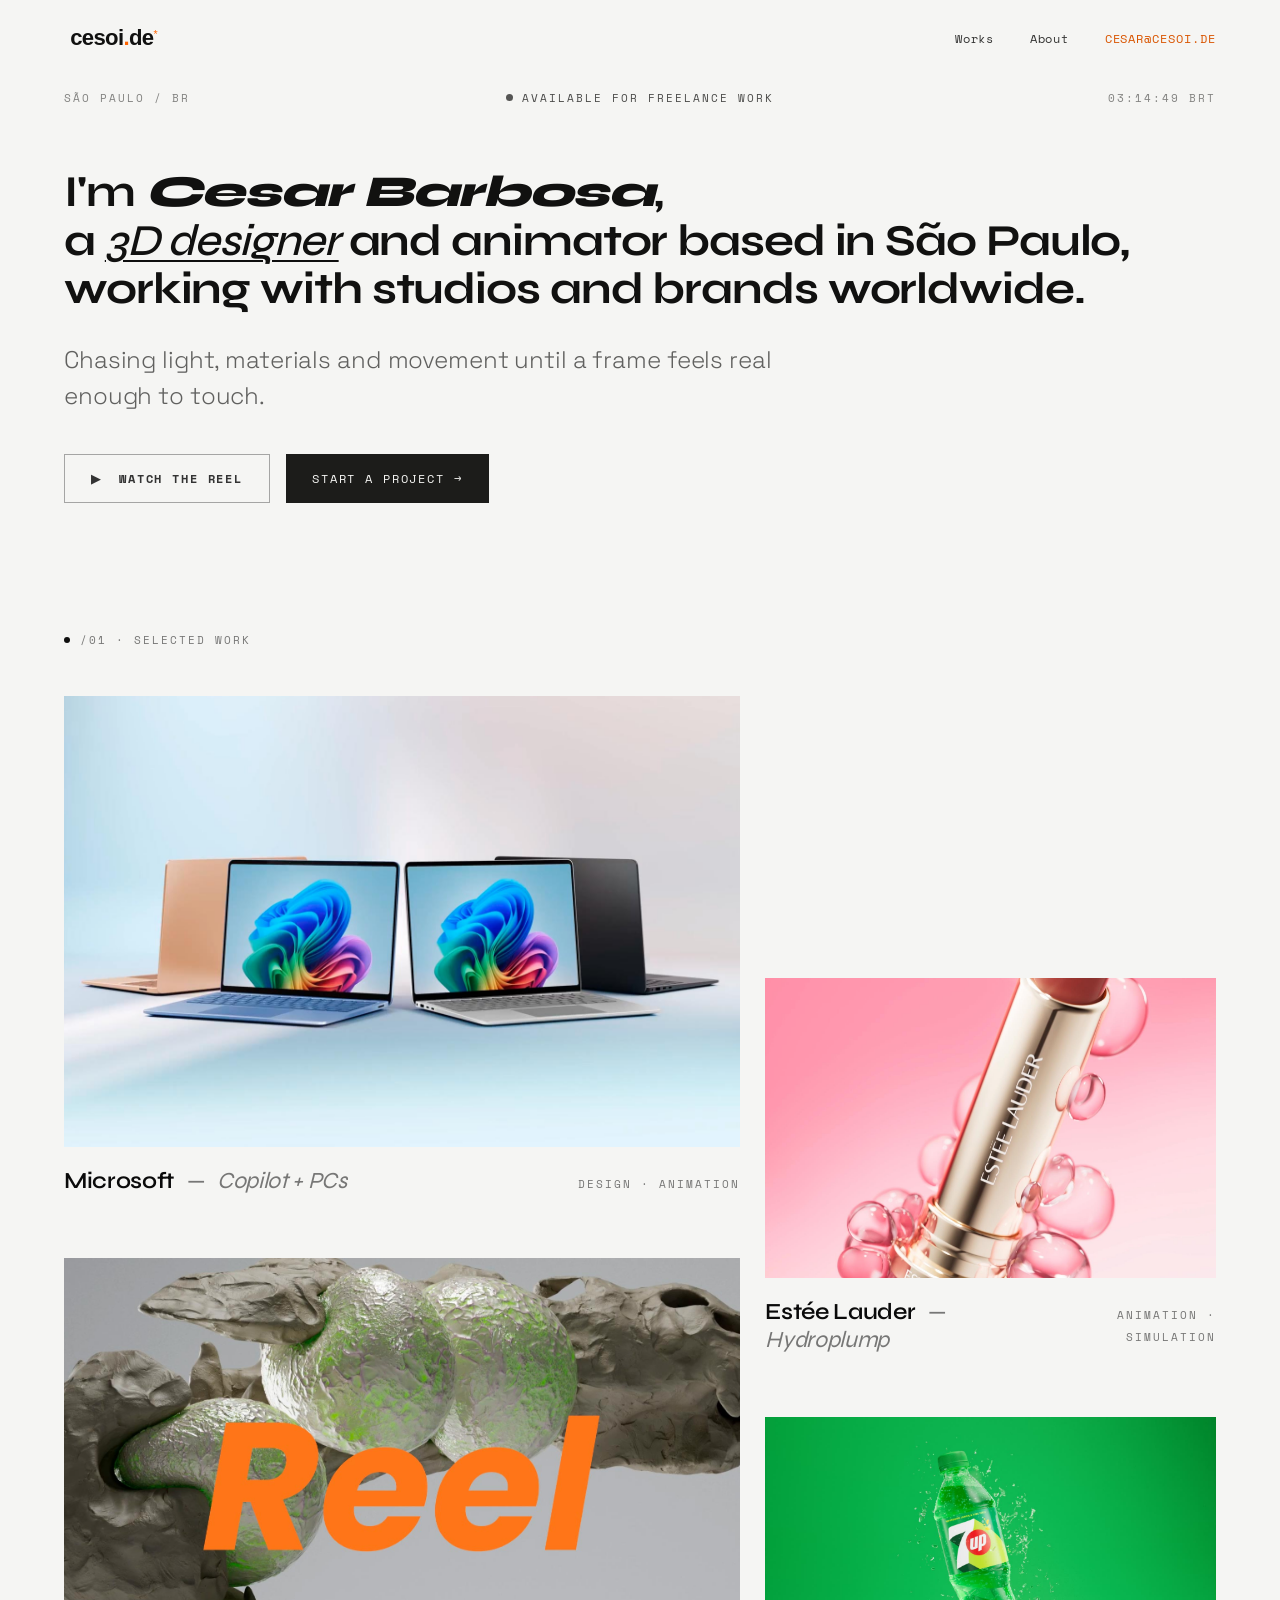
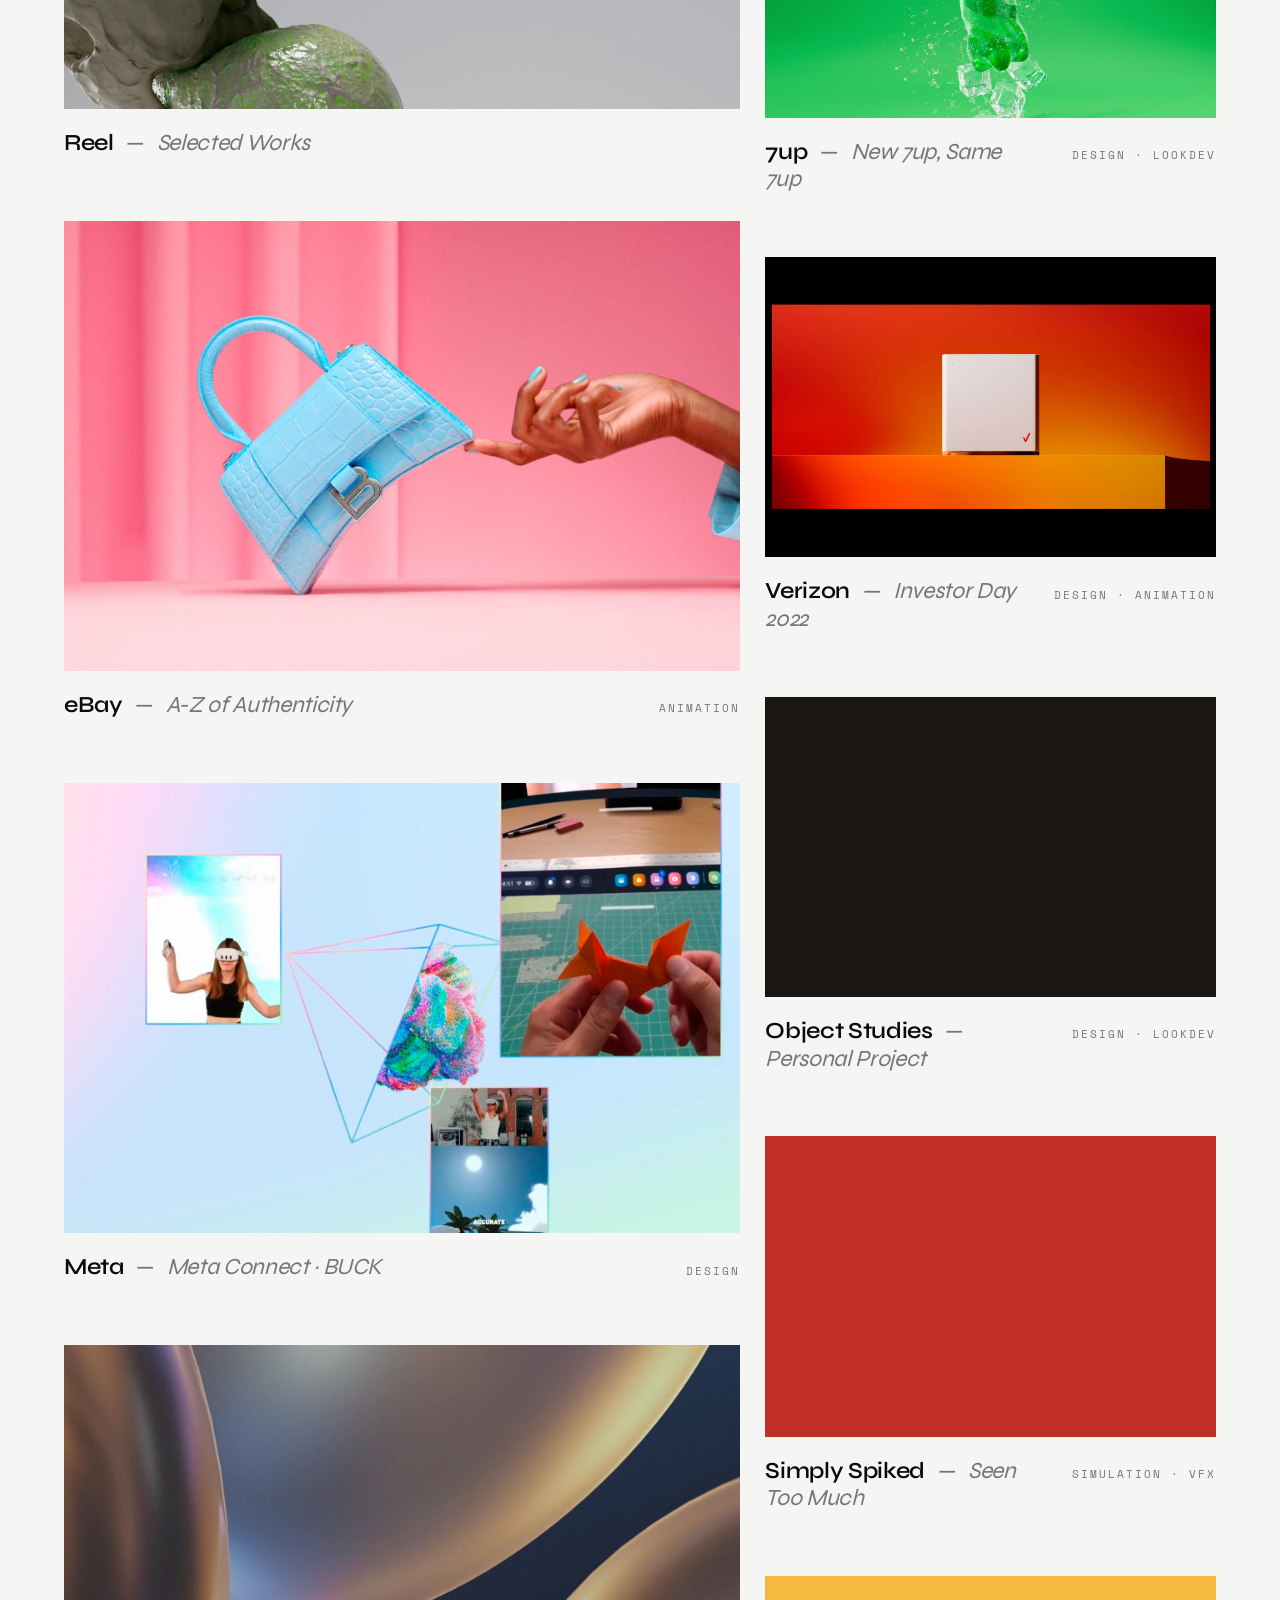
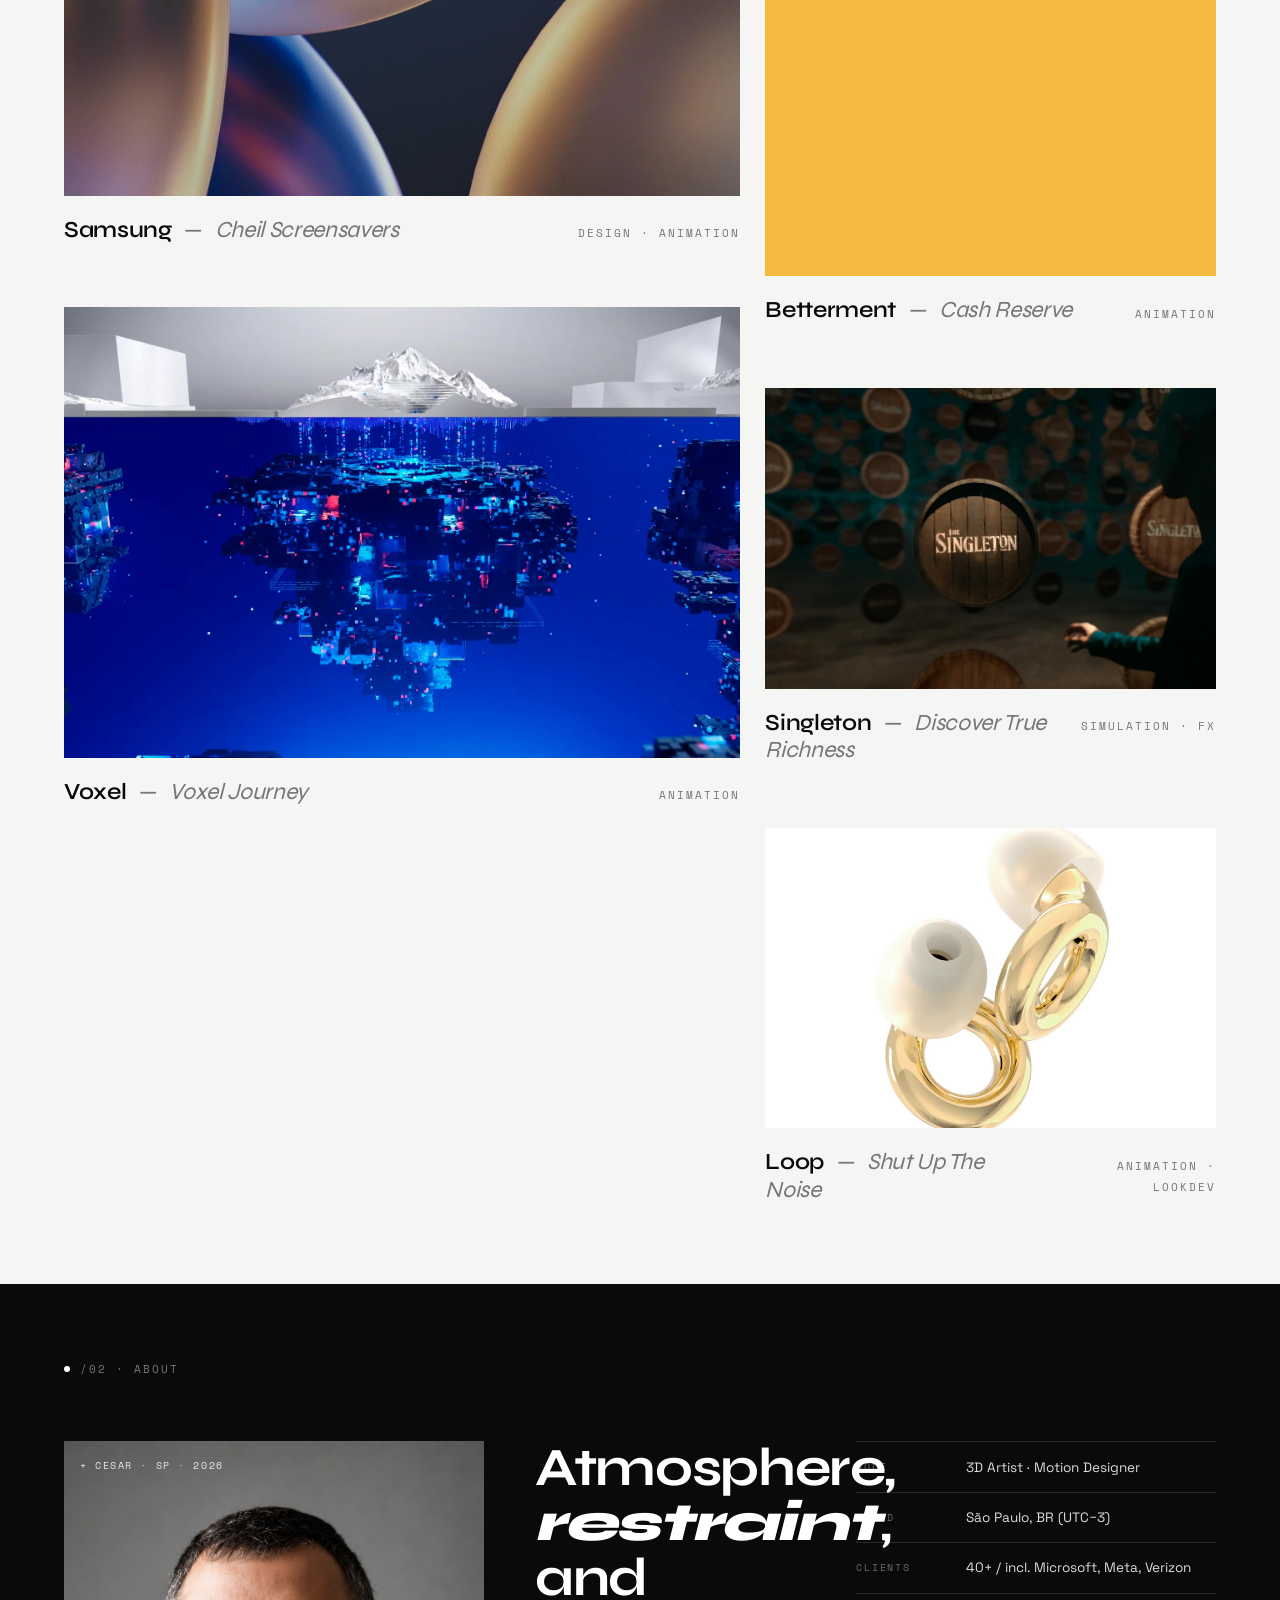
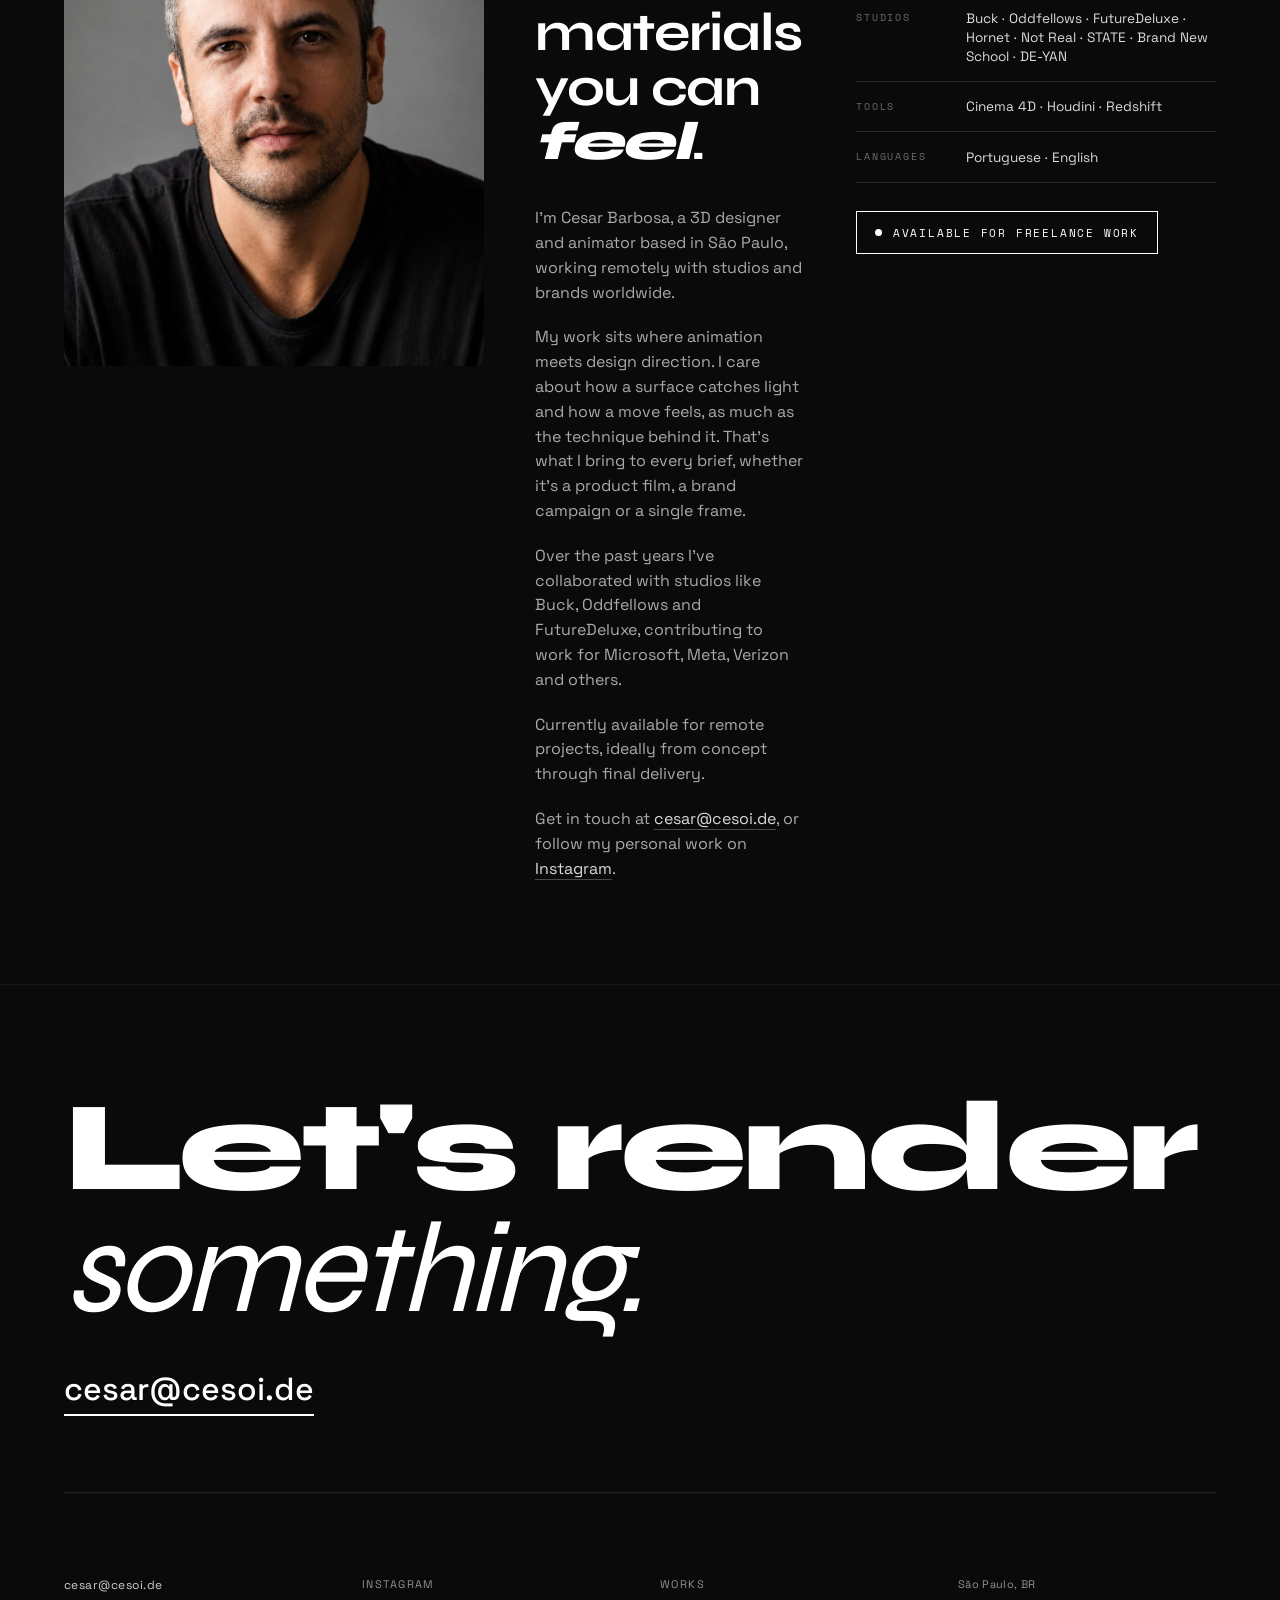
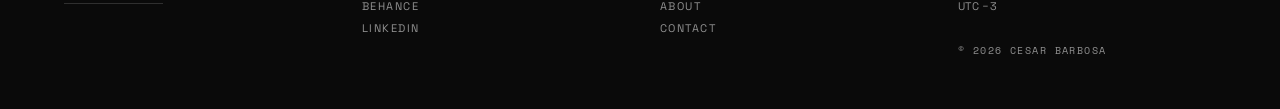
==== index.html @ 0f5c95a9 "Swap Verizon and Object Studies (home grid + next-project chain) Chain now: 7up -> verizon -> ebay -" ====
﻿<!DOCTYPE html>
<html lang="en">
<head>
    <meta charset="UTF-8">
    <meta name="viewport" content="width=device-width, initial-scale=1.0">
    <title>Cesar Barbosa — 3D Designer & Animator · São Paulo</title>

    <!-- SEO / share -->
    <meta name="description" content="3D design, animation and lookdev for Microsoft, Meta, Samsung and eBay — with studios like Buck, Oddfellows and FutureDeluxe. Available for freelance worldwide.">
    <meta property="og:type" content="website">
    <meta property="og:url" content="https://cesoi.de/">
    <meta property="og:title" content="Cesar Barbosa — 3D Designer & Animator">
    <meta property="og:description" content="3D design, animation and lookdev for Microsoft, Meta, Samsung and eBay — with studios like Buck, Oddfellows and FutureDeluxe.">
    <meta property="og:image" content="https://cesoi.de/assets/og-image.jpg">
    <meta name="twitter:card" content="summary_large_image">
    <link rel="canonical" href="https://cesoi.de/">
    <link rel="icon" type="image/svg+xml" href="data:image/svg+xml,%3Csvg xmlns='http://www.w3.org/2000/svg' viewBox='0 0 64 64'%3E%3Crect width='64' height='64' rx='14' fill='%230a0a0a'/%3E%3Ccircle cx='32' cy='32' r='13' fill='%23ffffff'/%3E%3C/svg%3E">

    <script type="application/ld+json">
    {
      "@context": "https://schema.org",
      "@type": "Person",
      "name": "Cesar Barbosa",
      "jobTitle": "3D Designer & Animator",
      "url": "https://cesoi.de/",
      "email": "mailto:cesar@cesoi.de",
      "address": { "@type": "PostalAddress", "addressLocality": "São Paulo", "addressCountry": "BR" },
      "sameAs": [
        "https://www.instagram.com/cesoi.de/",
        "https://www.behance.net/cesoide",
        "https://www.linkedin.com/in/cesoide/"
      ]
    }
    </script>

    <script async src="https://www.googletagmanager.com/gtag/js?id=G-G6D3N34V1K"></script>
    <script>
      window.dataLayer = window.dataLayer || [];
      function gtag(){dataLayer.push(arguments);}
      gtag('js', new Date());
      gtag('config', 'G-G6D3N34V1K');
    </script>

    <link rel="preconnect" href="https://fonts.googleapis.com">
    <link rel="preconnect" href="https://fonts.gstatic.com" crossorigin>
    <link href="https://fonts.googleapis.com/css2?family=Syne:ital,wght@0,400;0,500;0,700;0,800;1,400;1,500;1,700&family=Space+Grotesk:wght@300;400;500;700&family=Space+Mono:wght@400;700&display=swap" rel="stylesheet">

    <link rel="preload" as="image" href="assets/Header-billy.jpg">

    <!-- Cesoi Design System -->
    <link rel="stylesheet" href="shared.css">
    <link rel="stylesheet" href="colors_and_type.css">

    <style>
        *, *::before, *::after { box-sizing: border-box; margin: 0; padding: 0; }
        html { scroll-behavior: smooth; font-size: 16px; }
        body {
            /* Use Space Grotesk for body / Syne reserved for headings */
            font-family: var(--font-body, 'Space Grotesk'), system-ui, sans-serif;
            background: var(--bg, #f5f5f3); /* LIRONA TEST: was --color-paper #ffffff */
            color: var(--color-ink, #0e0e0e);
            overflow-x: hidden;
            -webkit-font-smoothing: antialiased;
        }
        ::-webkit-scrollbar { display: none; }

        /* Local aliases mapped to the design system tokens */
        :root {
            --orange: var(--color-accent);          /* accent alias — electric blue since 2026-07 */
            --dark:   var(--color-dark-surface);    /* #0a0a0a */
            --light:  var(--color-paper);           /* #ffffff */
            --gray:   var(--color-muted-55);        /* rgba(14,14,14,0.55) */
            --pad:    clamp(1.5rem, 5vw, 4rem);
            --gap:    clamp(1rem, 2vw, 2rem);
        }

        a { color: inherit; text-decoration: none; }


        /* ── NAV ────────────────────────────── */
        nav.site-nav {
            position: absolute;
            top: 0; left: 0; right: 0;
            z-index: 100;
            display: flex;
            justify-content: space-between;
            align-items: center;
            padding: 1.5rem var(--pad);
            color: #111110; /* LIRONA TEST: was #fff */
            font-size: 0.75rem;
            letter-spacing: 0.06em;
            font-weight: 400;
        }
        nav.site-nav .brand {
            font-weight: 500;
            letter-spacing: 0.02em;
            display: inline-flex;
            align-items: center;
            line-height: 0;
        }
        nav.site-nav .brand img {
            width: 160px;
            height: auto;
            display: block;
        }
        nav.site-nav .nav-links {
            display: flex;
            gap: 2.25rem;
            align-items: center;
        }
        nav.site-nav .nav-links a {
            transition: color .2s, opacity .2s;
            opacity: 0.85;
        }
        nav.site-nav .nav-links a:hover {
            color: var(--orange);
            opacity: 1;
        }
        nav.site-nav .nav-links a.email {
            color: #D95500; /* LIRONA TEST: darker orange, readable on light bg */
            text-transform: uppercase;
            opacity: 1;
            letter-spacing: 0.08em;
        }
        nav.site-nav .nav-links a.email:hover {
            opacity: 0.7;
        }


        /* ── HERO ───────────────────────────── */
        /* LIRONA TEST: flat light hero, no bg image (backup: index.html.bak_pre-lirona) */
        .hero {
            position: relative;
            width: 100%;
            background: var(--bg, #f5f5f3);
            color: #111110;
            overflow: hidden;
            /* symmetric gap: meta-bar -> text == button -> hero bottom */
            --hero-gap: clamp(2.75rem, 5vw, 4rem);
        }
        .hero-bg {
            position: absolute;
            top: 0; left: 0;
            width: 100%;
            /* Extra height so parallax translation never reveals empty space */
            height: 130%;
            object-fit: cover;
            object-position: center bottom;
            will-change: transform;
            transform: translate3d(0, 0, 0);
            z-index: 0;
        }
        /* LIRONA TEST: vignette disabled (no bg image) */
        .hero::before {
            content: none;
        }

        .hero-content {
            position: relative;
            z-index: 2;
            display: flex;
            align-items: flex-start;
            /* top: meta bar sits at 5.5rem + ~1rem tall, then --hero-gap; bottom: --hero-gap */
            padding: calc(6.5rem + var(--hero-gap)) var(--pad) var(--hero-gap);
        }

        /* Meta info bar between nav and hero text */
        .hero-meta {
            position: absolute;
            top: 5.5rem;
            left: 0; right: 0;
            z-index: 3;
            display: grid;
            grid-template-columns: 1fr auto 1fr;
            align-items: center;
            padding: 0 var(--pad);
            font-size: 0.7rem;
            letter-spacing: 0.18em;
            text-transform: uppercase;
            color: rgba(17,17,16,0.5); /* LIRONA TEST: was rgba(255,255,255,0.55) */
            font-weight: 400;
            font-variant-numeric: tabular-nums;
        }
        .hero-meta .meta-center { text-align: center; }
        .hero-meta .meta-right  { text-align: right; }

        /* Availability — the single most commercial fact on the page gets a pulse */
        .meta-availability {
            display: inline-flex;
            align-items: center;
            gap: 0.55rem;
            color: rgba(17,17,16,0.75);
        }
        .meta-availability::before {
            content: "";
            width: 7px; height: 7px;
            border-radius: 50%;
            background: rgba(17,17,16,0.7); /* LIRONA TEST: dark gray dot */
            animation: pulse 2.2s ease-in-out infinite;
        }
        @keyframes pulse {
            0%, 100% { box-shadow: 0 0 0 0 rgba(255,255,255,0.45); }
            55%      { box-shadow: 0 0 0 7px rgba(255,255,255,0); }
        }

        .hero-inner { max-width: 100%; }

        .hero-h1 {
            font-family: 'Syne', sans-serif;
            font-size: clamp(1.85rem, 3.45vw, 62px);
            font-weight: 700;
            line-height: 1.1;
            letter-spacing: -0.025em;
            margin-bottom: clamp(1.25rem, 2.5vw, 1.75rem);
            color: #111110; /* LIRONA TEST: was #fff */
        }
        .hero-h1 em { font-style: italic; color: #111110; font-weight: 800; } /* LIRONA TEST: was orange (unreadable on light) */
        .hero-h1 i  {
            font-style: italic;
            font-weight: 500;
            text-decoration: underline;
            text-decoration-color: var(--orange);
            text-decoration-thickness: 2px;
            text-underline-offset: 0.12em;
        }
        .hero-body {
            font-family: 'Space Grotesk', sans-serif;
            font-size: clamp(1.05rem, 1.9vw, 1.5rem);
            color: rgba(17,17,16,0.65); /* dark gray, secondary */
            line-height: 1.5;
            font-weight: 300;
            max-width: 52ch;
            letter-spacing: -0.005em;
        }

        .hero-cta-row {
            display: flex;
            flex-wrap: wrap;
            gap: 1rem;
            margin-top: clamp(1.75rem, 3.5vw, 2.5rem);
        }
        .btn {
            display: inline-flex;
            align-items: center;
            gap: 0.7rem;
            padding: 0.95rem 1.6rem;
            font-family: 'Space Mono', monospace;
            font-size: 0.72rem;
            letter-spacing: 0.16em;
            text-transform: uppercase;
            font-weight: 700;
            transition: background .2s, color .2s, border-color .2s;
        }
        .btn-primary {
            /* LIRONA TEST: quiet outline — emphasis moved to .btn-ghost (Start a project) */
            background: transparent;
            border: 1px solid rgba(17,17,16,0.35);
            color: rgba(17,17,16,0.85);
        }
        .btn-primary:hover { border-color: #111110; color: #111110; background: rgba(17,17,16,0.05); }
        .btn-ghost {
            background: #1c1c1a; /* LIRONA TEST: inverted — dark gray fill */
            border: 1px solid #1c1c1a;
            color: #f5f5f3;      /* text = page background color */
            font-weight: 400;
        }
        .btn-ghost:hover { background: var(--orange); border-color: var(--orange); color: #111110; }


        /* ── WORKS ──────────────────────────── */
        .works {
            padding: 4rem var(--pad) 5rem;
        }
        .works-tag {
            display: flex;
            align-items: center;
            gap: 0.6rem;
            font-family: 'Space Mono', monospace;
            font-size: 0.7rem;
            letter-spacing: 0.18em;
            text-transform: uppercase;
            color: var(--gray);
            margin-bottom: clamp(2rem, 4vw, 3rem);
        }
        .works-tag::before {
            content: "";
            display: inline-block;
            width: 6px; height: 6px;
            border-radius: 50%;
            background: var(--orange);
        }
        .works-grid {
            display: grid;
            grid-template-columns: 60fr 40fr;
            gap: 0 var(--gap);
        }
        .col-left  { display: flex; flex-direction: column; gap: clamp(2rem, 5vw, 4.5rem); }
        .col-right {
            display: flex; flex-direction: column;
            gap: clamp(2rem, 5vw, 4.5rem);
            margin-top: clamp(14rem, 22vw, 22rem);
        }


        /* ── WORK ITEM ──────────────────────── */
        .work-item { cursor: pointer; }
        .work-thumb {
            overflow: hidden;
            background: #ddd;
            line-height: 0;
            aspect-ratio: 3/2;
        }
        .work-thumb img {
            width: 100%; height: 100%;
            object-fit: cover;
            transition: transform .8s cubic-bezier(.16,1,.3,1);
            display: block;
        }
        .work-item:hover .work-thumb img { transform: scale(1.04); }

        /* Hover-swap thumbnail — lazy video revealed on hover */
        .work-thumb.hover-swap { position: relative; }
        .work-thumb.hover-swap img,
        .work-thumb.hover-swap video {
            position: absolute;
            inset: 0;
            width: 100%;
            height: 100%;
            object-fit: cover;
            transition: opacity .35s ease, transform .8s cubic-bezier(.16,1,.3,1);
        }
        .work-thumb.hover-swap .img-hover { opacity: 0; }
        .work-item:hover .work-thumb.hover-swap .img-default { opacity: 0; }
        .work-item:hover .work-thumb.hover-swap .img-hover { opacity: 1; }
        /* Disable scale on the default img since the video replaces it */
        .work-item:hover .work-thumb.hover-swap img,
        .work-item:hover .work-thumb.hover-swap video { transform: none; }

        /* Label — large editorial style, two columns */
        .work-label {
            display: flex;
            justify-content: space-between;
            align-items: flex-start;
            padding-top: 1.25rem;
            gap: 2rem;
        }
        .work-label .left {
            flex: 1; min-width: 0;
            font-size: clamp(1.15rem, 1.8vw, 1.75rem);
            font-weight: 600;
            letter-spacing: -0.015em;
            line-height: 1.2;
            color: var(--dark);
            transition: color .2s;
        }
        .work-label .left .dash {
            color: var(--gray);
            font-weight: 400;
            margin: 0 .35em;
        }
        .work-label .left .desc {
            font-style: italic;
            font-weight: 400;
            color: var(--gray);
        }
        .work-label .right {
            flex-shrink: 0;
            max-width: 38%;
            text-align: right;
            font-size: 0.7rem;
            letter-spacing: 0.18em;
            text-transform: uppercase;
            color: var(--gray);
            font-weight: 400;
            line-height: 1.9;
            padding-top: 0.4rem;
        }
        .work-item:hover .work-label .left {
            text-decoration: underline;
            text-underline-offset: 0.18em;
            text-decoration-thickness: 1.5px;
        }


        /* ── ABOUT ──────────────────────────── */
        .about {
            background: var(--dark);
            color: #fff;
            padding: clamp(3rem, 6vw, 6rem) var(--pad) clamp(4rem, 8vw, 8rem);
        }
        .about-tag {
            display: flex;
            align-items: center;
            gap: 0.6rem;
            font-size: 0.7rem;
            letter-spacing: 0.18em;
            text-transform: uppercase;
            color: rgba(255,255,255,0.45);
            margin-bottom: clamp(2.5rem, 5vw, 4rem);
        }
        .about-tag::before {
            content: "";
            display: inline-block;
            width: 6px; height: 6px;
            border-radius: 50%;
            background: var(--orange);
        }

        .about-grid {
            display: grid;
            grid-template-columns: 420px minmax(0, 1fr) 360px;
            gap: clamp(2rem, 4vw, 4rem);
            align-items: start;
        }

        /* image column */
        .about-image {
            position: relative;
            overflow: hidden;
            aspect-ratio: 4/5;
            background: #111;
        }
        .about-image img {
            width: 100%; height: 100%;
            object-fit: cover;
            display: block;
        }
        .about-image .image-tag {
            position: absolute;
            top: 1rem; left: 1rem;
            font-size: 0.65rem;
            letter-spacing: 0.15em;
            text-transform: uppercase;
            color: rgba(255,255,255,0.85);
            font-weight: 400;
        }

        /* center column: headline + body */
        .about-h2 {
            font-size: clamp(2.25rem, 4.2vw, 4.25rem);
            font-weight: 700;
            line-height: 1.02;
            letter-spacing: -0.025em;
            margin-bottom: 2.25rem;
            color: #fff;
        }
        .about-h2 em {
            color: var(--orange);
            font-style: italic;
            font-weight: 800;
        }
        .about-body {
            font-size: 1rem;
            color: rgba(255,255,255,.65);
            line-height: 1.55;
            font-weight: 400;
            max-width: none;
        }
        .about-body p + p { margin-top: 1.25rem; }
        .about-body a {
            color: rgba(255,255,255,.85);
            border-bottom: 1px solid rgba(255,255,255,.25);
            transition: color .2s, border-color .2s;
        }
        .about-body a:hover { color: var(--orange); border-color: var(--orange); }

        /* right column: info table + CTA */
        .info-table {
            border-top: 1px solid rgba(255,255,255,.12);
            margin-bottom: 1.75rem;
        }
        .info-row {
            display: grid;
            grid-template-columns: 90px 1fr;
            padding: 0.95rem 0;
            border-bottom: 1px solid rgba(255,255,255,.12);
            font-size: 0.85rem;
            line-height: 1.4;
            gap: 1.25rem;
        }
        .info-row .key {
            font-size: 0.65rem;
            letter-spacing: 0.18em;
            text-transform: uppercase;
            color: rgba(255,255,255,.4);
            font-weight: 500;
            padding-top: 0.1rem;
        }
        .info-row .val {
            color: rgba(255,255,255,.85);
            font-weight: 400;
        }

        .cta-availability {
            display: inline-flex;
            align-items: center;
            gap: 0.7rem;
            padding: 0.75rem 1.1rem;
            border: 1px solid var(--orange);
            color: var(--orange);
            font-size: 0.7rem;
            letter-spacing: 0.16em;
            text-transform: uppercase;
            font-weight: 500;
            transition: background .2s, color .2s;
            cursor: pointer;
        }
        .cta-availability::before {
            content: "";
            display: inline-block;
            width: 7px; height: 7px;
            border-radius: 50%;
            background: var(--orange);
        }
        .cta-availability:hover { background: var(--orange); color: #0a0a0a; }


        /* ── FOOTER ─────────────────────────── */
        footer {
            background: var(--dark);
            color: #fff;
            padding: clamp(4rem, 8vw, 8rem) var(--pad) 3rem;
            border-top: 1px solid rgba(255,255,255,.06);
        }
        .footer-heading {
            font-size: clamp(3.5rem, 10vw, 10rem);
            font-weight: 800;
            line-height: 0.95;
            letter-spacing: -0.03em;
            margin-bottom: clamp(1.5rem, 3vw, 2.5rem);
        }
        .footer-heading em { color: var(--orange); font-style: italic; font-weight: 300; }
        .footer-cta-email {
            display: inline-block;
            font-family: 'Space Grotesk', sans-serif;
            font-size: clamp(1.2rem, 2.6vw, 2rem);
            font-weight: 500;
            color: #fff;
            border-bottom: 2px solid var(--orange);
            padding-bottom: 0.3rem;
            margin-bottom: clamp(3rem, 6vw, 6rem);
            transition: color .2s;
        }
        .footer-cta-email:hover { color: var(--orange); }
        .footer-grid {
            display: grid;
            grid-template-columns: repeat(4, 1fr);
            gap: 2.5rem;
            border-top: 1px solid rgba(255,255,255,.1);
            padding-top: 2.5rem;
            font-size: 0.6875rem;
            letter-spacing: 0.13em;
            text-transform: uppercase;
        }
        .footer-col-label {
            color: var(--gray);
            margin-bottom: 1.5rem;
            display: block;
        }
        .footer-grid a, .footer-grid p {
            color: rgba(255,255,255,.55);
            text-decoration: none;
            display: block;
            line-height: 2;
            transition: color .2s;
            font-weight: 400;
        }
        .footer-grid a:hover { color: var(--orange); }
        .footer-grid .footer-email {
            font-size: 0.75rem;
            letter-spacing: 0.04em;
            text-transform: none;
            color: rgba(255,255,255,.8);
            border-bottom: 1px solid rgba(255,255,255,.15);
            padding-bottom: 0.35rem;
            display: inline-block;
        }
        .footer-grid .footer-email:hover { color: var(--orange); border-color: var(--orange); }
        .footer-copy {
            color: rgba(255,255,255,.2);
            margin-top: 0.75rem;
            font-size: 0.6rem;
        }
        .footer-location {
            text-transform: none;
            letter-spacing: 0.03em;
            font-weight: 300;
            color: rgba(255,255,255,.4);
            line-height: 1.8;
        }


        /* ── REVEAL ─────────────────────────── */
        .reveal {
            opacity: 0;
            transform: translateY(28px);
            transition: opacity .75s cubic-bezier(.16,1,.3,1),
                        transform .75s cubic-bezier(.16,1,.3,1);
        }
        .reveal.visible { opacity: 1; transform: none; }
        .reveal-d1 { transition-delay: .08s; }
        .reveal-d2 { transition-delay: .16s; }
        .reveal-d3 { transition-delay: .24s; }


        /* ── RESPONSIVE ─────────────────────── */
        @media (max-width: 1000px) {
            .work-label { gap: 1rem; }
            .work-label .right { display: none; }
        }
        @media (max-width: 768px) {
            nav.site-nav { padding: 1rem var(--pad); }
            nav.site-nav .brand img { width: 128px; }
            nav.site-nav .nav-links { gap: 1.25rem; font-size: 0.7rem; }
            nav.site-nav .nav-links a:nth-child(2),
            nav.site-nav .nav-links a:nth-child(3) { display: none; }

            /* Hero */
            .hero { min-height: auto; }
            .hero-content { align-items: flex-start; padding: calc(9rem + 2.5rem) var(--pad) 2.5rem; }
            .hero-meta {
                top: 4.5rem;
                grid-template-columns: 1fr;
                gap: 0.35rem;
                font-size: 0.62rem;
                letter-spacing: 0.14em;
            }
            .hero-meta .meta-center,
            .hero-meta .meta-right { text-align: left; }
            .hero-cta-row .btn { padding: 0.85rem 1.25rem; font-size: 0.68rem; }

            /* Works */
            .works-grid { grid-template-columns: 1fr; }
            .col-right { margin-top: clamp(2rem, 5vw, 4.5rem); }
            .work-label .right { display: block; }

            /* About */
            .about-grid {
                grid-template-columns: 1fr;
                gap: 2.5rem;
            }
            .about-image { aspect-ratio: 4/5; max-width: 320px; }
            .info-row { grid-template-columns: 80px 1fr; }
            .footer-grid { grid-template-columns: 1fr 1fr; }
        }
        @media (max-width: 420px) {
            nav.site-nav .brand img { width: 109px; }
            .work-label .right { display: none; }
        }

        /* ── BRAND FONT MAPPING (2026 identity) ──────────────────
           Display (Syne) · big headings; Mono (Space Mono) · caps/labels;
           Body (Space Grotesk) · inherits from body for everything else. */
        .hero-h1,
        .about-h2,
        .footer-heading,
        .work-label .left {
            font-family: 'Syne', sans-serif;
        }
        nav.site-nav,
        nav.site-nav a,
        .hero-meta,
        .about-tag,
        .image-tag,
        .info-row .key,
        .cta-availability,
        .work-label .right,
        .footer-col-label,
        .footer-copy {
            font-family: 'Space Mono', monospace;
        }
    </style>
</head>
<body>


<!-- ──────────────────────────────────────────────── HERO + NAV -->
<section class="hero" id="hero">

    <!-- LIRONA TEST: bg image removed. Restore:
    <img class="hero-bg" src="assets/Header-billy.jpg" alt="" aria-hidden="true" fetchpriority="high" /> -->

    <nav class="site-nav">
        <a href="#" class="brand"><img src="assets/logo/cesoi-de-wordmark-dark.svg" alt="cesoi.de" /></a>
        <div class="nav-links">
            <a href="#works">Works</a>
            <a href="#about">About</a>
            <a href="mailto:cesar@cesoi.de" class="email">cesar@cesoi.de</a>
        </div>
    </nav>

    <div class="hero-meta">
        <span class="meta-left">São Paulo / BR</span>
        <span class="meta-center"><a href="mailto:cesar@cesoi.de" class="meta-availability">Available for freelance work</a></span>
        <span class="meta-right" id="local-clock">--:--:-- BRT</span>
    </div>

    <div class="hero-content">
        <div class="hero-inner">
            <h1 class="hero-h1">
                I'm <em>Cesar Barbosa</em>,<br>
                a <i>3D designer</i> and animator based in São Paulo,<br>
                working with studios and brands worldwide.
            </h1>
            <p class="hero-body">
                Chasing light, materials and movement until a frame feels real enough to touch.
            </p>
            <div class="hero-cta-row">
                <a href="reel.html" class="btn btn-primary">▶&#xFE0E;&nbsp; Watch the reel</a>
                <a href="mailto:cesar@cesoi.de?subject=Project%20inquiry" class="btn btn-ghost">Start a project →</a>
            </div>
        </div>
    </div>

</section>


<!-- ──────────────────────────────────────────────── WORKS -->
<section class="works" id="works">

    <p class="works-tag">/01 · Selected Work</p>

    <div class="works-grid">

        <!-- LEFT COLUMN -->
        <div class="col-left">

            <a href="microsoft-copilot.html" class="work-item reveal">
                <div class="work-thumb hover-swap" style="background:#c8d8e8;">
                    <img class="img-default" src="assets/Microsoft/thumb.jpg" alt="Microsoft" fetchpriority="high" />
                    <video class="img-hover" data-src="assets/Microsoft/hover.mp4" muted loop playsinline preload="none"></video>
                </div>
                <div class="work-label">
                    <span class="left">Microsoft <span class="dash">—</span> <span class="desc">Copilot + PCs</span></span>
                    <span class="right">Design · Animation</span>
                </div>
            </a>

            <a href="reel.html" class="work-item reveal reveal-d1" id="reel">
                <div class="work-thumb hover-swap">
                    <img class="img-default" src="assets/Reel/thumb.jpg" alt="Reel" loading="lazy" decoding="async" />
                    <video class="img-hover" data-src="assets/Reel/intro.mp4" muted loop playsinline preload="none"></video>
                </div>
                <div class="work-label">
                    <span class="left">Reel <span class="dash">—</span> <span class="desc">Selected Works</span></span>
                    <span class="right"></span>
                </div>
            </a>

            <a href="ebay.html" class="work-item reveal reveal-d1">
                <div class="work-thumb hover-swap" style="background:#0a1a2e;">
                    <img class="img-default" src="assets/ebay/thumb.jpg" alt="eBay" loading="lazy" decoding="async" />
                    <video class="img-hover" data-src="assets/ebay/hover.mp4" muted loop playsinline preload="none"></video>
                </div>
                <div class="work-label">
                    <span class="left">eBay <span class="dash">—</span> <span class="desc">A-Z of Authenticity</span></span>
                    <span class="right">Animation</span>
                </div>
            </a>

            <a href="meta-connect.html" class="work-item reveal reveal-d1">
                <div class="work-thumb hover-swap" style="background:#c0d4f0;">
                    <img class="img-default" src="assets/Meta%20Connect%202024/thumb.jpg" alt="Meta Connect" loading="lazy" decoding="async" />
                    <video class="img-hover" data-src="assets/Meta%20Connect%202024/hover.mp4" muted loop playsinline preload="none"></video>
                </div>
                <div class="work-label">
                    <span class="left">Meta <span class="dash">—</span> <span class="desc">Meta Connect · BUCK</span></span>
                    <span class="right">Design</span>
                </div>
            </a>

            <a href="samsung.html" class="work-item reveal reveal-d1">
                <div class="work-thumb hover-swap" style="background:#1a2a48;">
                    <img class="img-default" src="assets/Samsung_wallpapers/thumb.jpg" alt="Samsung" loading="lazy" decoding="async" />
                    <video class="img-hover" data-src="assets/Samsung_wallpapers/hover.mp4" muted loop playsinline preload="none"></video>
                </div>
                <div class="work-label">
                    <span class="left">Samsung <span class="dash">—</span> <span class="desc">Cheil Screensavers</span></span>
                    <span class="right">Design · Animation</span>
                </div>
            </a>

            <a href="voxel.html" class="work-item reveal reveal-d1">
                <div class="work-thumb hover-swap" style="background:#e8eef8;">
                    <img class="img-default" src="assets/Voxel/thumb.jpg" alt="Voxel" loading="lazy" decoding="async" />
                    <video class="img-hover" data-src="assets/Voxel/hover.mp4" muted loop playsinline preload="none"></video>
                </div>
                <div class="work-label">
                    <span class="left">Voxel <span class="dash">—</span> <span class="desc">Voxel Journey</span></span>
                    <span class="right">Animation</span>
                </div>
            </a>

        </div>

        <!-- RIGHT COLUMN -->
        <div class="col-right">

            <a href="estee-lauder.html" class="work-item reveal reveal-d2">
                <div class="work-thumb hover-swap" style="background:#f0d8c0;">
                    <img class="img-default" src="assets/Estee/thumb.jpg" alt="Estée Lauder" loading="lazy" decoding="async" />
                    <video class="img-hover" data-src="assets/Estee/hover.mp4" muted loop playsinline preload="none"></video>
                </div>
                <div class="work-label">
                    <span class="left">Estée Lauder <span class="dash">—</span> <span class="desc">Hydroplump</span></span>
                    <span class="right">Animation · Simulation</span>
                </div>
            </a>

            <a href="7up.html" class="work-item reveal reveal-d2">
                <div class="work-thumb hover-swap" style="background:#1a7a2a;">
                    <img class="img-default" src="assets/7up/thumb.jpg" alt="7UP" loading="lazy" decoding="async" />
                    <video class="img-hover" data-src="assets/7up/hover.mp4" muted loop playsinline preload="none"></video>
                </div>
                <div class="work-label">
                    <span class="left">7up <span class="dash">—</span> <span class="desc">New 7up, Same 7up</span></span>
                    <span class="right">Design · Lookdev</span>
                </div>
            </a>

            <a href="verizon.html" class="work-item reveal reveal-d2">
                <div class="work-thumb hover-swap" style="background:#1a0808;">
                    <img class="img-default" src="assets/Verizon/thumb.jpg" alt="Verizon" loading="lazy" decoding="async" />
                    <video class="img-hover" data-src="assets/Verizon/hover.mp4" muted loop playsinline preload="none"></video>
                </div>
                <div class="work-label">
                    <span class="left">Verizon <span class="dash">—</span> <span class="desc">Investor Day 2022</span></span>
                    <span class="right">Design · Animation</span>
                </div>
            </a>

            <a href="object-studies.html" class="work-item reveal reveal-d2">
                <div class="work-thumb hover-swap" style="background:#1a1614;">
                    <img class="img-default" src="assets/Object-Studies/thumb.jpg" alt="Object Studies" loading="lazy" decoding="async" />
                    <video class="img-hover" data-src="assets/Object-Studies/hover.mp4" muted loop playsinline preload="none"></video>
                </div>
                <div class="work-label">
                    <span class="left">Object Studies <span class="dash">—</span> <span class="desc">Personal Project</span></span>
                    <span class="right">Design · Lookdev</span>
                </div>
            </a>

            <a href="simply-spiked.html" class="work-item reveal reveal-d2">
                <div class="work-thumb hover-swap" style="background:#c03028;">
                    <img class="img-default" src="assets/Simply-spiked/thumb.jpg" alt="Simply Spiked" loading="lazy" decoding="async" />
                    <video class="img-hover" data-src="assets/Simply-spiked/hover.mp4" muted loop playsinline preload="none"></video>
                </div>
                <div class="work-label">
                    <span class="left">Simply Spiked <span class="dash">—</span> <span class="desc">Seen Too Much</span></span>
                    <span class="right">Simulation · VFX</span>
                </div>
            </a>

            <a href="betterment.html" class="work-item reveal reveal-d2">
                <div class="work-thumb hover-swap" style="background:#f5b942;">
                    <img class="img-default" src="assets/Betterment_03/thumb.jpg" alt="Betterment" loading="lazy" decoding="async" />
                    <video class="img-hover" data-src="assets/Betterment_03/hover.mp4" muted loop playsinline preload="none"></video>
                </div>
                <div class="work-label">
                    <span class="left">Betterment <span class="dash">—</span> <span class="desc">Cash Reserve</span></span>
                    <span class="right">Animation</span>
                </div>
            </a>

            <a href="singleton.html" class="work-item reveal reveal-d2">
                <div class="work-thumb hover-swap" style="background:#2a1208;">
                    <img class="img-default" src="assets/Singleton/thumb.jpg" alt="Singleton" loading="lazy" decoding="async" />
                    <video class="img-hover" data-src="assets/Singleton/hover.mp4" muted loop playsinline preload="none"></video>
                </div>
                <div class="work-label">
                    <span class="left">Singleton <span class="dash">—</span> <span class="desc">Discover True Richness</span></span>
                    <span class="right">Simulation · FX</span>
                </div>
            </a>

            <a href="loop.html" class="work-item reveal reveal-d2">
                <div class="work-thumb hover-swap" style="background:#1a1a1a;">
                    <img class="img-default" src="assets/Loop-headphones/thumb.jpg" alt="Loop" loading="lazy" decoding="async" />
                    <video class="img-hover" data-src="assets/Loop-headphones/hover.mp4" muted loop playsinline preload="none"></video>
                </div>
                <div class="work-label">
                    <span class="left">Loop <span class="dash">—</span> <span class="desc">Shut Up The Noise</span></span>
                    <span class="right">Animation · Lookdev</span>
                </div>
            </a>

        </div>

    </div>
</section>


<!-- ──────────────────────────────────────────────── ABOUT -->
<section class="about" id="about">

    <p class="about-tag reveal">/02 · About</p>

    <div class="about-grid">

        <!-- Portrait -->
        <div class="about-image reveal">
            <img src="assets/avatar2026.jpg" alt="Cesar Barbosa" loading="lazy" decoding="async" />
            <span class="image-tag">+ CESAR · SP · 2026</span>
        </div>

        <!-- Headline + body -->
        <div class="about-center">
            <h2 class="about-h2 reveal reveal-d1">
                Atmosphere, <em>restraint</em>, and materials you can <em>feel</em>.
            </h2>
            <div class="about-body reveal reveal-d2">
                <p>
                    I'm Cesar Barbosa, a 3D designer and animator based in São Paulo, working remotely with studios and brands worldwide.
                </p>
                <p>
                    My work sits where animation meets design direction. I care about how a surface catches light and how a move feels, as much as the technique behind it. That's what I bring to every brief, whether it's a product film, a brand campaign or a single frame.
                </p>
                <p>
                    Over the past years I've collaborated with studios like Buck, Oddfellows and FutureDeluxe, contributing to work for Microsoft, Meta, Verizon and others.
                </p>
                <p>
                    Currently available for remote projects, ideally from concept through final delivery.
                </p>
                <p>
                    Get in touch at <a href="mailto:cesar@cesoi.de">cesar@cesoi.de</a>, or follow my personal work on <a href="https://www.instagram.com/cesoi.de/" target="_blank" rel="noopener noreferrer">Instagram</a>.
                </p>
            </div>
        </div>

        <!-- Info table + CTA -->
        <div class="about-right reveal reveal-d3">
            <div class="info-table">
                <div class="info-row">
                    <span class="key">Role</span>
                    <span class="val">3D Artist · Motion Designer</span>
                </div>
                <div class="info-row">
                    <span class="key">Based</span>
                    <span class="val">São Paulo, BR (UTC−3)</span>
                </div>
                <div class="info-row">
                    <span class="key">Clients</span>
                    <span class="val">40+ / incl. Microsoft, Meta, Verizon</span>
                </div>
                <div class="info-row">
                    <span class="key">Studios</span>
                    <span class="val">Buck · Oddfellows · FutureDeluxe · Hornet · Not Real · STATE · Brand New School · DE-YAN</span>
                </div>
                <div class="info-row">
                    <span class="key">Tools</span>
                    <span class="val">Cinema 4D · Houdini · Redshift</span>
                </div>
                <div class="info-row">
                    <span class="key">Languages</span>
                    <span class="val">Portuguese · English</span>
                </div>
            </div>
            <a href="mailto:cesar@cesoi.de?subject=Project%20inquiry" class="cta-availability">Available for freelance work</a>
        </div>

    </div>
</section>


<!-- ──────────────────────────────────────────────── FOOTER -->
<footer id="contact">
    <h2 class="footer-heading reveal">
        Let's render<br>
        <em>something.</em>
    </h2>
    <a href="mailto:cesar@cesoi.de?subject=Project%20inquiry" class="footer-cta-email reveal reveal-d1">cesar@cesoi.de</a>
    <div class="footer-grid reveal reveal-d1">
        <div>
            <span class="footer-col-label">Get in touch</span>
            <a href="mailto:cesar@cesoi.de" class="footer-email">cesar@cesoi.de</a>
        </div>
        <div>
            <span class="footer-col-label">Social</span>
            <a href="https://www.instagram.com/cesoi.de/" target="_blank" rel="noopener noreferrer">Instagram</a>
            <a href="https://www.behance.net/cesoide" target="_blank" rel="noopener noreferrer">Behance</a>
            <a href="https://www.linkedin.com/in/cesoide/" target="_blank" rel="noopener noreferrer">LinkedIn</a>
        </div>
        <div>
            <span class="footer-col-label">Index</span>
            <a href="#works">Works</a>
            <a href="#about">About</a>
            <a href="#contact">Contact</a>
        </div>
        <div>
            <span class="footer-col-label">Studio</span>
            <p class="footer-location">São Paulo, BR<br>UTC −3</p>
            <p class="footer-copy" style="margin-top:1.5rem;">© 2026 Cesar Barbosa</p>
        </div>
    </div>
</footer>


<script>
    /* Live local clock — São Paulo (BRT, UTC−3) */
    (function () {
        const el = document.getElementById('local-clock');
        if (!el) return;
        const fmt = new Intl.DateTimeFormat('en-GB', {
            timeZone: 'America/Sao_Paulo',
            hour:   '2-digit',
            minute: '2-digit',
            second: '2-digit',
            hour12: false
        });
        const tick = () => { el.textContent = fmt.format(new Date()) + ' BRT'; };
        tick();
        setInterval(tick, 1000);
    })();

    /* Hover videos — lazy: only fetch near the viewport, only on devices that can hover */
    (function () {
        const canHover = window.matchMedia('(hover: hover) and (pointer: fine)').matches;
        const vids = document.querySelectorAll('video.img-hover[data-src]');

        const hydrate = (v) => {
            if (v.dataset.src && !v.src) {
                v.src = v.dataset.src;
                v.load();
            }
        };

        if (canHover) {
            const vio = new IntersectionObserver((entries) => {
                entries.forEach(e => {
                    if (e.isIntersecting) { hydrate(e.target); vio.unobserve(e.target); }
                });
            }, { rootMargin: '400px' });
            vids.forEach(v => vio.observe(v));
        }

        document.querySelectorAll('.work-item').forEach(item => {
            const vid = item.querySelector('video.img-hover');
            if (!vid) return;
            item.addEventListener('mouseenter', () => {
                hydrate(vid);
                vid.currentTime = 0;
                vid.play().catch(() => {});
            });
            item.addEventListener('mouseleave', () => {
                vid.pause();
            });
        });
    })();

    /* Reveal on scroll */
    const io = new IntersectionObserver((entries) => {
        entries.forEach(e => {
            if (e.isIntersecting) { e.target.classList.add('visible'); io.unobserve(e.target); }
        });
    }, { threshold: 0.07 });
    document.querySelectorAll('.reveal').forEach(el => io.observe(el));


    /* Parallax — hero background */
    (function () {
        const bg   = document.querySelector('.hero-bg');
        const hero = document.querySelector('.hero');
        if (!bg || !hero) return;

        const SPEED = 0.35; // 0 = no parallax, 1 = scrolls with page
        let ticking = false;
        let lastY   = 0;

        const update = () => {
            const heroBottom = hero.offsetTop + hero.offsetHeight;
            // Only animate while hero is in or near the viewport
            if (lastY < heroBottom + window.innerHeight) {
                const y = lastY * SPEED;
                bg.style.transform = `translate3d(0, ${y}px, 0)`;
            }
            ticking = false;
        };

        const onScroll = () => {
            lastY = window.scrollY || window.pageYOffset;
            if (!ticking) {
                window.requestAnimationFrame(update);
                ticking = true;
            }
        };

        // Disable on small screens / reduced motion
        const mq = window.matchMedia('(prefers-reduced-motion: reduce)');
        if (!mq.matches) {
            window.addEventListener('scroll', onScroll, { passive: true });
            update();
        }
    })();
</script>

</body>
</html>
---- shared.css ----
/*
  shared.css — Cesoi.de global typography & color tokens
  Source of truth: matches Cesoi.de Portfolio.html
  Include in ALL pages via: <link rel="stylesheet" href="shared.css">
  Import fonts BEFORE this file:
    Syne: wght 400;500;700;800
    Space Grotesk: wght 300;400;500;700
    Space Mono
*/

:root {
  --ink:    #0e0e0e;
  --paper:  #ffffff;
  --muted:  rgba(14,14,14,0.45);
  --accent: #0e0e0e; /* monochrome — emphasis by weight */
  --mono:   "Space Mono", monospace;
}

*, *::before, *::after { box-sizing: border-box; }
html, body { margin: 0; padding: 0; }

body {
  font-family: "Space Grotesk", system-ui, sans-serif;
  background: var(--paper);
  color: var(--ink);
  -webkit-font-smoothing: antialiased;
  text-rendering: optimizeLegibility;
  overflow-x: hidden;
}

a { color: inherit; text-decoration: none; }

::selection {
  background: #0e0e0e;
  color: #ffffff;
}

/* Mono utility */
.mono {
  font-family: var(--mono);
}

/* Gallery image placeholder bg matches paper */
.gallery-img-wrap {
  background: #f0f0f0;
}
---- colors_and_type.css ----
/*
  colors_and_type.css — Cesoi.de Design System
  Full CSS custom property system.
  Import Syne + Space Grotesk + Space Mono from Google Fonts.

  @import url('https://fonts.googleapis.com/css2?family=Syne:wght@400;500;700;800&family=Space+Grotesk:wght@300;400;500;700&family=Space+Mono&display=swap');
*/

/* ─────────────────────────────────────────────
   BASE TOKENS
   ───────────────────────────────────────────── */
:root {
  /* Surfaces */
  --color-paper:        #ffffff;
  --color-ink:          #0e0e0e;
  --color-ink-dark:     #0a0a0a;      /* used in dark sections */
  --color-dark-surface: #0a0a0a;      /* hero, footer, credits bg */

  /* Accent — monochrome (2026): ink on light surfaces, flipped to white
     inside dark sections (override below). Emphasis comes from weight. */
  --color-accent:       var(--color-ink);

  /* Accent palette options */
  --accent-orange:      oklch(0.72 0.19 45);
  --accent-electric:    oklch(0.68 0.22 258);
  --accent-acid:        oklch(0.85 0.22 125);
  --accent-fuchsia:     oklch(0.68 0.26 340);
  --accent-terracotta:  oklch(0.58 0.14 30);
  --accent-dark:        oklch(0.75 0.18 55);

  /* Muted / subtle */
  --color-muted-55:     rgba(14,14,14,0.55);
  --color-muted-45:     rgba(14,14,14,0.45);
  --color-muted-40:     rgba(14,14,14,0.40);
  --color-muted-30:     rgba(14,14,14,0.30);

  /* Borders (light context) */
  --border-subtle:      1px solid rgba(14,14,14,0.08);
  --border-mid:         1px solid rgba(14,14,14,0.15);
  --border-strong:      1px solid rgba(14,14,14,0.20);

  /* Borders (dark context) */
  --border-dark-subtle: 1px solid rgba(255,255,255,0.10);
  --border-dark-mid:    1px solid rgba(255,255,255,0.15);

  /* ─── Typography ─── */
  --font-display: "Syne", system-ui, sans-serif;          /* big headings */
  --font-body:    "Space Grotesk", system-ui, sans-serif; /* body / nav */
  --font-mono:    "Space Mono", monospace;                /* caps, labels, metadata */
  --font-label:   "Space Mono", monospace;

  /* ─── Type scale ─── */
  --text-hero:       clamp(40px, 6.65vw, 118px);  /* portfolio hero */
  --text-case-hero:  clamp(56px, 9vw, 160px);     /* case study hero */
  --text-h1:         clamp(40px, 5.5vw, 96px);    /* section headings */
  --text-h2-large:   clamp(36px, 4.6vw, 76px);    /* about heading */
  --text-h2:         clamp(28px, 3.2vw, 48px);    /* case text blocks */
  --text-project:    28px;                          /* project titles in gallery */
  --text-body-xl:    19px;
  --text-body:       18px;
  --text-body-sm:    16px;
  --text-nav:        13px;
  --text-label:      12px;
  --text-label-sm:   11px;
  --text-caps:       10px;

  /* ─── Font weights ─── */
  --weight-light:    300;
  --weight-regular:  400;
  --weight-medium:   500;
  --weight-semibold: 600;
  --weight-bold:     700;

  /* ─── Tracking ─── */
  --tracking-tight:    -0.035em;
  --tracking-tighter:  -0.03em;
  --tracking-normal:   0;
  --tracking-nav:      0.04em;
  --tracking-label:    0.1em;
  --tracking-caps:     2px;          /* pixel tracking for small caps */
  --tracking-caps-lg:  3px;

  /* ─── Line heights ─── */
  --leading-hero:   0.92;
  --leading-tight:  0.95;
  --leading-snug:   1.1;
  --leading-normal: 1.45;
  --leading-relaxed:1.6;

  /* ─── Spacing ─── */
  --space-xs:   12px;
  --space-sm:   20px;
  --space-md:   32px;
  --space-lg:   48px;
  --space-xl:   80px;
  --space-2xl:  96px;
  --space-3xl:  128px;
  --space-4xl:  140px;

  /* ─── Gallery ─── */
  --gallery-gap:      128px;
  --gallery-padding:  48px;
  --section-padding:  96px;

  /* ─── Animation ─── */
  --ease-out:         cubic-bezier(.2,.8,.2,1);
  --duration-fast:    0.2s;
  --duration-base:    0.3s;
  --duration-slow:    0.5s;
  --ticker-duration:  60s;

  /* ─── Border radius ─── */
  --radius: 0;   /* sharp edges everywhere */

  /* ─── Shadows ─── */
  --shadow-panel: 0 24px 48px rgba(14,14,14,0.13);
}

/* ─────────────────────────────────────────────
   SEMANTIC ROLES
   ───────────────────────────────────────────── */
:root {
  /* Background layers */
  --bg-page:        var(--color-paper);
  --bg-section-alt: var(--color-dark-surface);  /* dark alternate section */
  --bg-hero:        var(--color-dark-surface);

  /* Foreground */
  --fg-primary:     var(--color-ink);
  --fg-on-dark:     #ffffff;
  --fg-muted:       var(--color-muted-55);
  --fg-subtle:      var(--color-muted-40);
  --fg-accent:      var(--color-accent);

  /* Nav */
  --nav-logo-size:     var(--text-nav);
  --nav-logo-weight:   var(--weight-medium);
  --nav-logo-tracking: var(--tracking-nav);
  --nav-link-size:     var(--text-label);
  --nav-link-weight:   var(--weight-medium);

  /* Section label (caps dot marker) */
  --label-size:        var(--text-label);
  --label-tracking:    var(--tracking-label);
  --label-opacity:     0.55;
  --label-dot-size:    8px;
}

/* ─────────────────────────────────────────────
   UTILITY CLASSES
   ───────────────────────────────────────────── */
.text-hero         { font-size: var(--text-hero);       font-weight: var(--weight-medium); letter-spacing: var(--tracking-tight);  line-height: var(--leading-hero); }
.text-case-hero    { font-size: var(--text-case-hero);  font-weight: var(--weight-medium); letter-spacing: var(--tracking-tight);  line-height: var(--leading-hero); }
.text-h1           { font-size: var(--text-h1);         font-weight: var(--weight-medium); letter-spacing: var(--tracking-tighter);line-height: var(--leading-tight);}
.text-h2           { font-size: var(--text-h2);         font-weight: var(--weight-medium); letter-spacing: -0.025em;              line-height: 1.1; }
.text-body-xl      { font-size: var(--text-body-xl);    font-weight: var(--weight-regular); line-height: var(--leading-normal); }
.text-body         { font-size: var(--text-body);       font-weight: var(--weight-light);   line-height: var(--leading-relaxed); }
.text-label        { font-size: var(--text-label);      letter-spacing: var(--tracking-caps); text-transform: uppercase; opacity: 0.55; }
.text-caps         { font-size: var(--text-caps);       letter-spacing: var(--tracking-caps); text-transform: uppercase; font-weight: var(--weight-regular); }

.accent            { color: var(--color-accent); }
.accent-italic     { color: var(--color-accent); font-style: italic; }
.ink               { color: var(--color-ink); }
.muted             { opacity: 0.55; }

/* ── Monochrome accent scoping ──────────────────────────────
   Accent = white inside dark surfaces, ink everywhere else.
   Custom properties resolve at use site, so aliases inherit this. */
/* LIRONA TEST: .hero removed from dark-surface list (home hero is now light) */
.about, footer,
.case-hero, .case-credits, .next-project,
.reel-stage {
  --color-accent: #ffffff;
  /* Page-local aliases resolve at their definition site (:root), so they
     inherit the already-resolved ink value; re-declare them here so the
     dark-surface flip reaches every usage. */
  --orange: #ffffff;
  --accent: #ffffff;
}

/* Weight carries the emphasis color used to provide */
.cr-name .cr-highlight { font-weight: 600; }
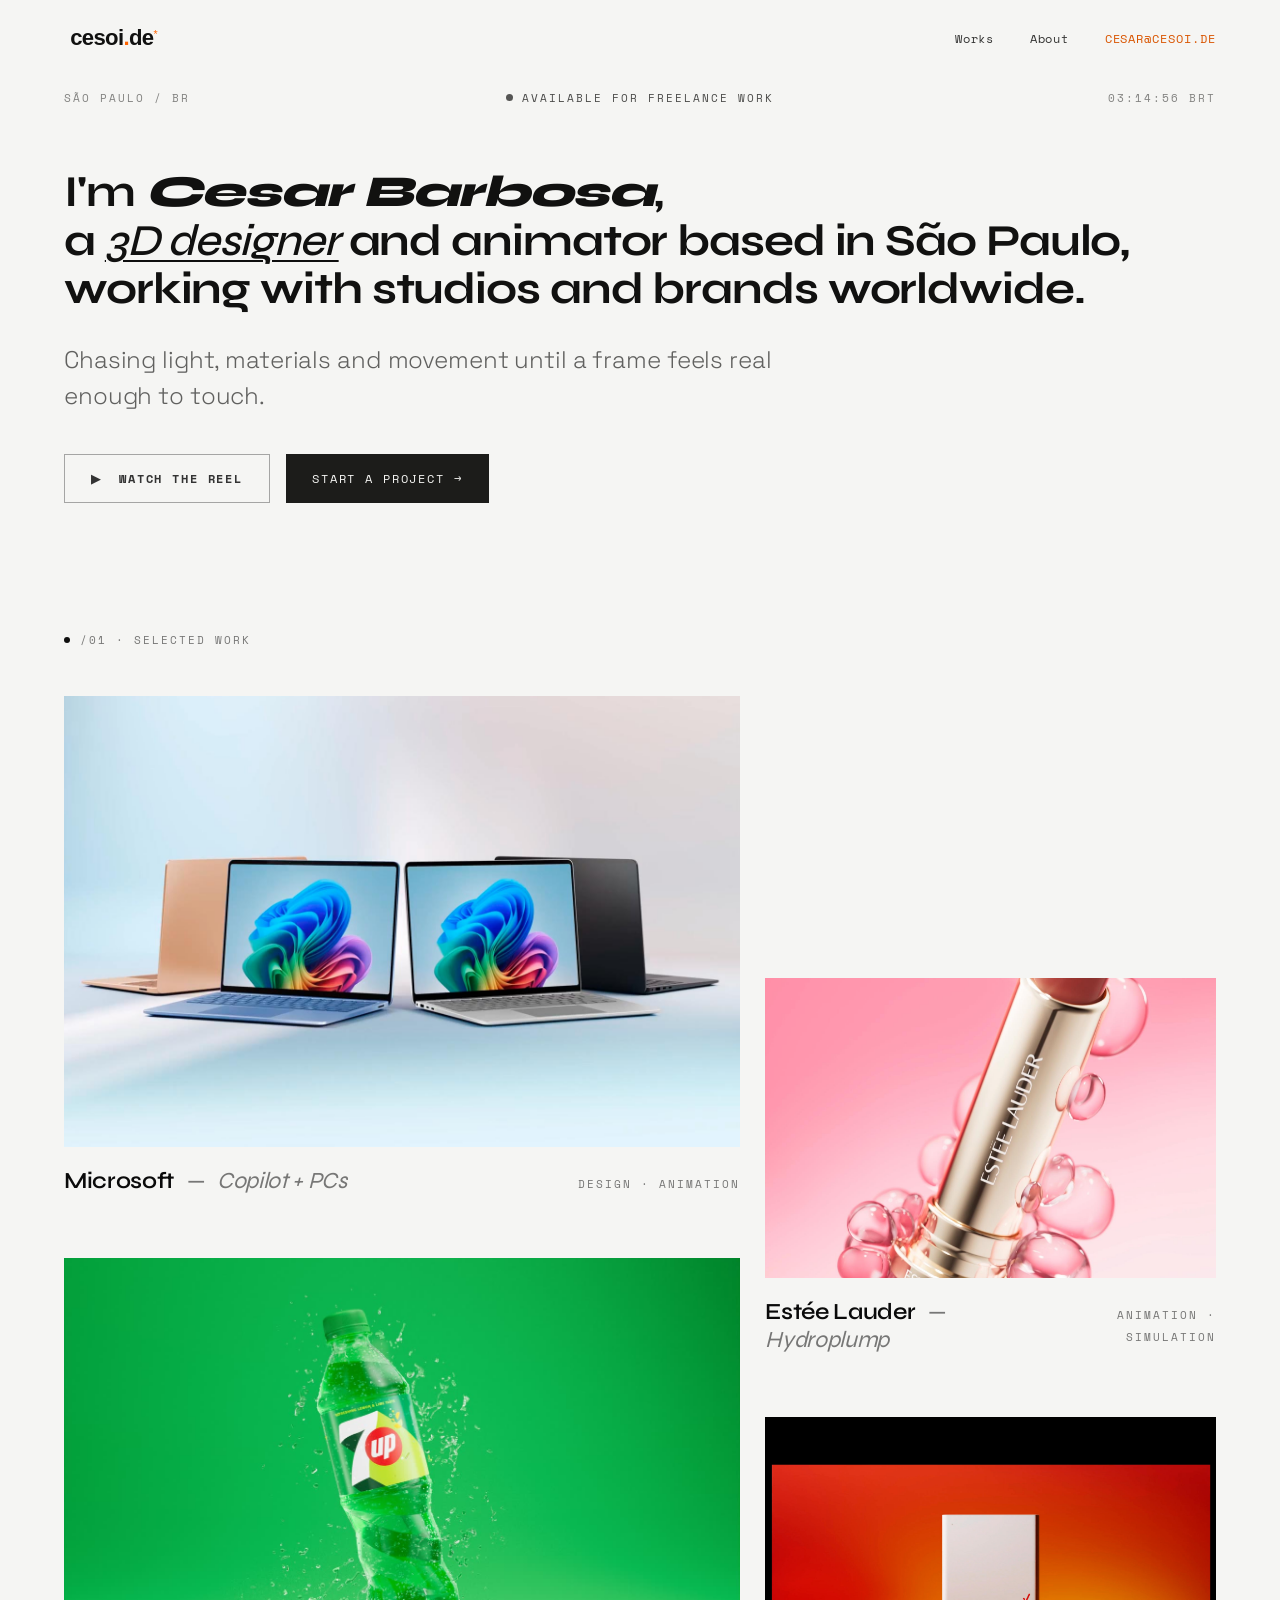
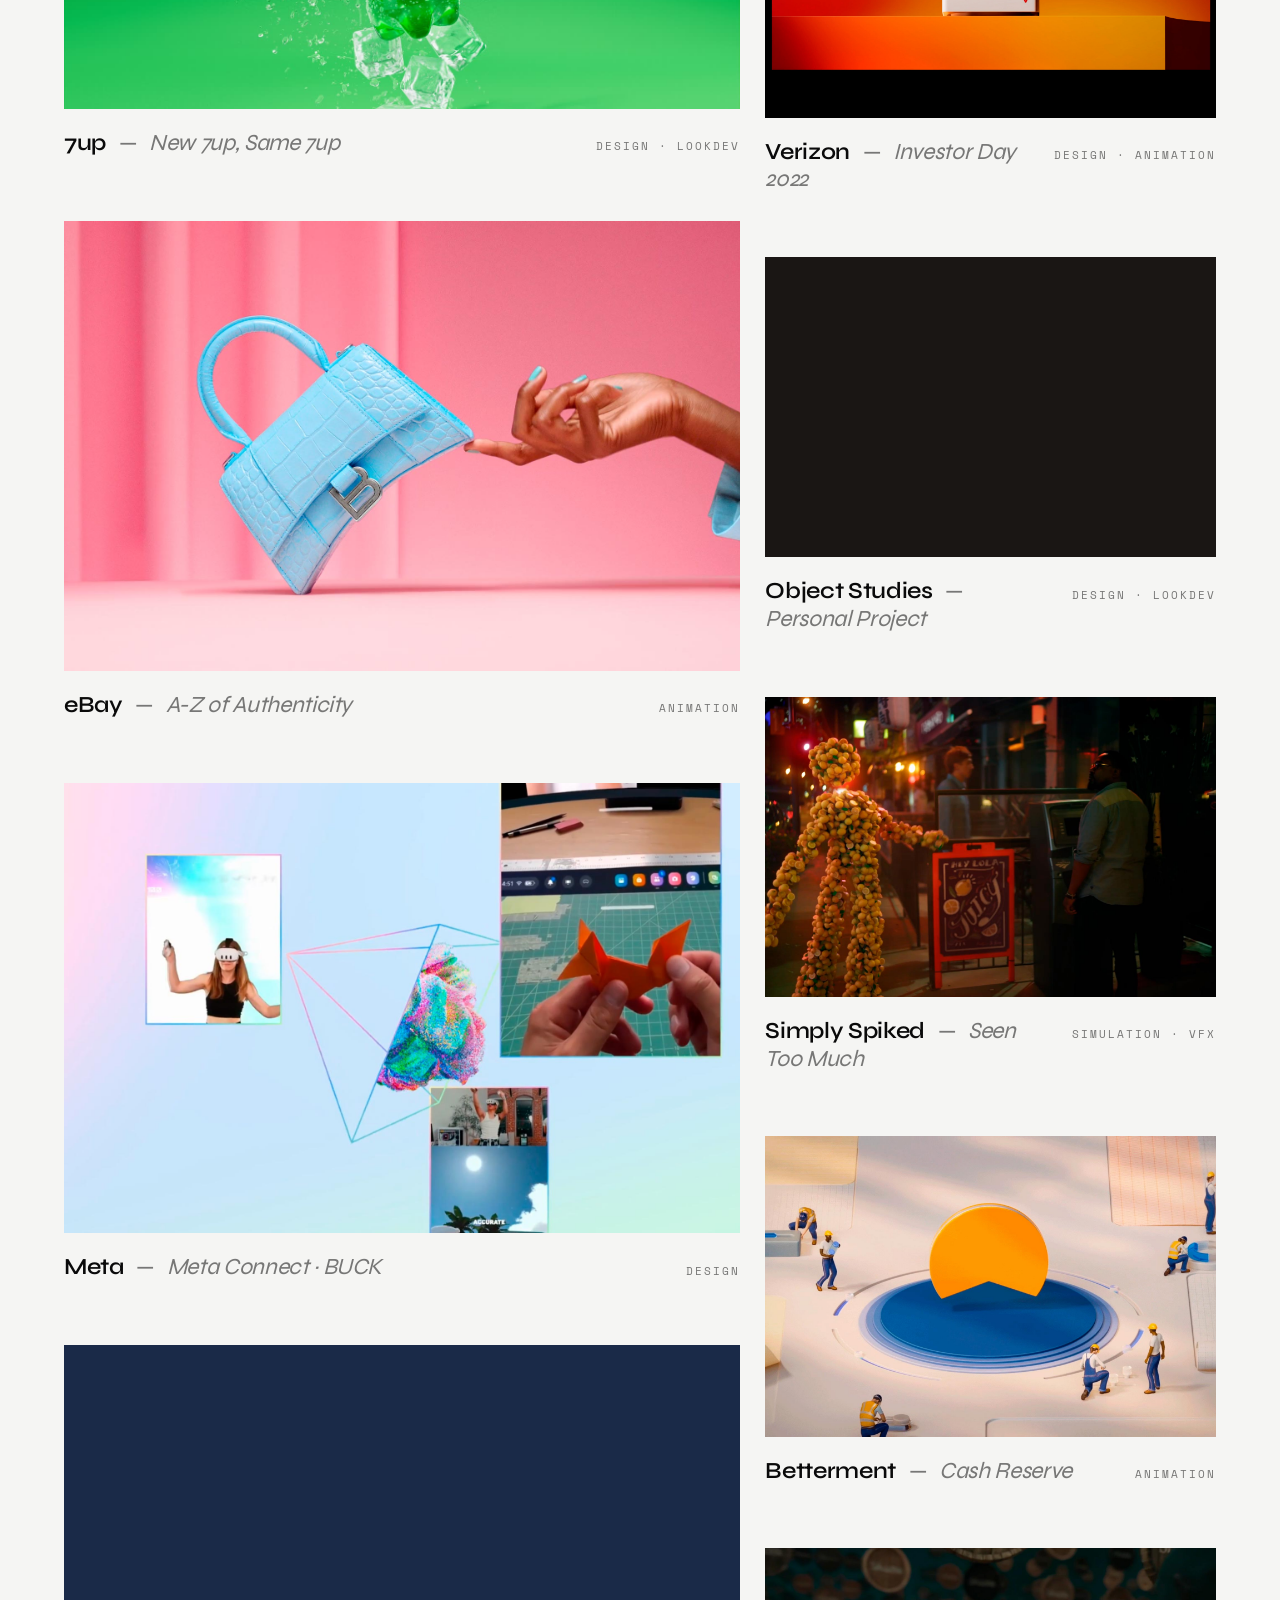
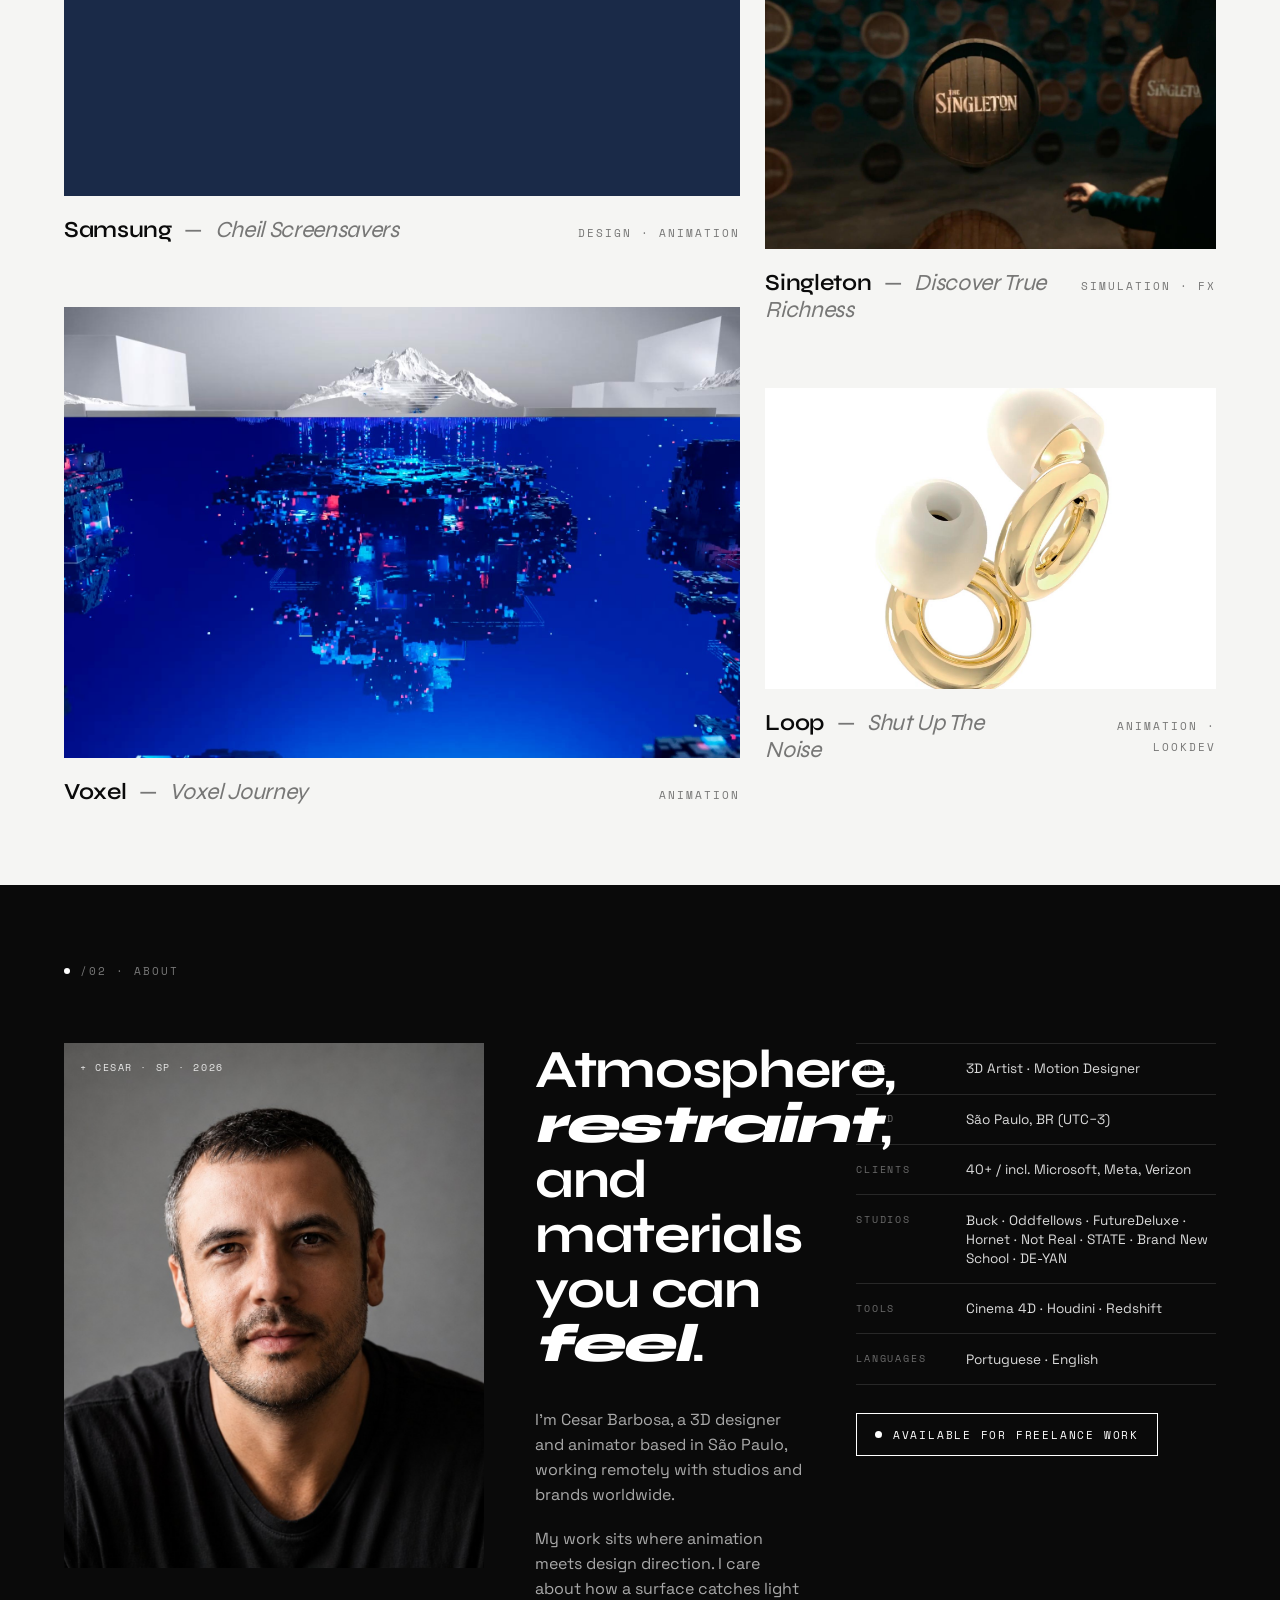
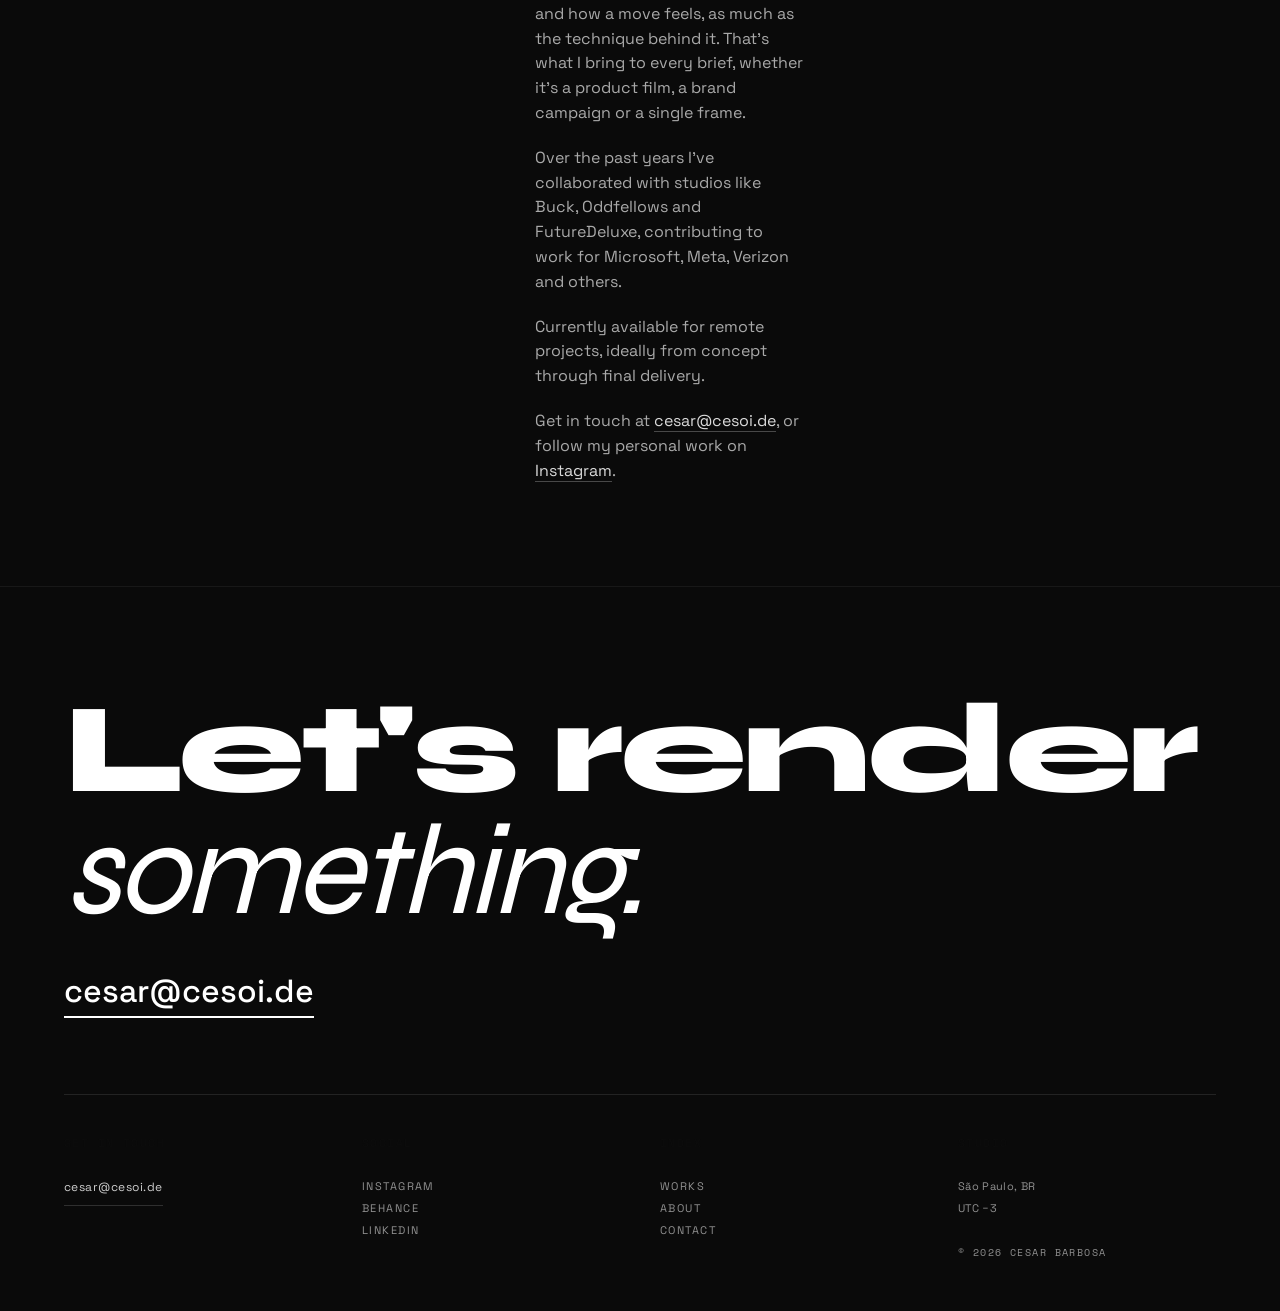
==== commit e97dbe7c: "Remove Reel from works grid (now reachable via hero CTA); 7UP takes its slot" ====
--- a/index.html
+++ b/index.html
@@ -736,14 +736,14 @@
                 </div>
             </a>
 
-            <a href="reel.html" class="work-item reveal reveal-d1" id="reel">
-                <div class="work-thumb hover-swap">
-                    <img class="img-default" src="assets/Reel/thumb.jpg" alt="Reel" loading="lazy" decoding="async" />
-                    <video class="img-hover" data-src="assets/Reel/intro.mp4" muted loop playsinline preload="none"></video>
-                </div>
-                <div class="work-label">
-                    <span class="left">Reel <span class="dash">—</span> <span class="desc">Selected Works</span></span>
-                    <span class="right"></span>
+            <a href="7up.html" class="work-item reveal reveal-d1">
+                <div class="work-thumb hover-swap" style="background:#1a7a2a;">
+                    <img class="img-default" src="assets/7up/thumb.jpg" alt="7UP" loading="lazy" decoding="async" />
+                    <video class="img-hover" data-src="assets/7up/hover.mp4" muted loop playsinline preload="none"></video>
+                </div>
+                <div class="work-label">
+                    <span class="left">7up <span class="dash">—</span> <span class="desc">New 7up, Same 7up</span></span>
+                    <span class="right">Design · Lookdev</span>
                 </div>
             </a>
 
@@ -804,17 +804,6 @@
                 <div class="work-label">
                     <span class="left">Estée Lauder <span class="dash">—</span> <span class="desc">Hydroplump</span></span>
                     <span class="right">Animation · Simulation</span>
-                </div>
-            </a>
-
-            <a href="7up.html" class="work-item reveal reveal-d2">
-                <div class="work-thumb hover-swap" style="background:#1a7a2a;">
-                    <img class="img-default" src="assets/7up/thumb.jpg" alt="7UP" loading="lazy" decoding="async" />
-                    <video class="img-hover" data-src="assets/7up/hover.mp4" muted loop playsinline preload="none"></video>
-                </div>
-                <div class="work-label">
-                    <span class="left">7up <span class="dash">—</span> <span class="desc">New 7up, Same 7up</span></span>
-                    <span class="right">Design · Lookdev</span>
                 </div>
             </a>
 
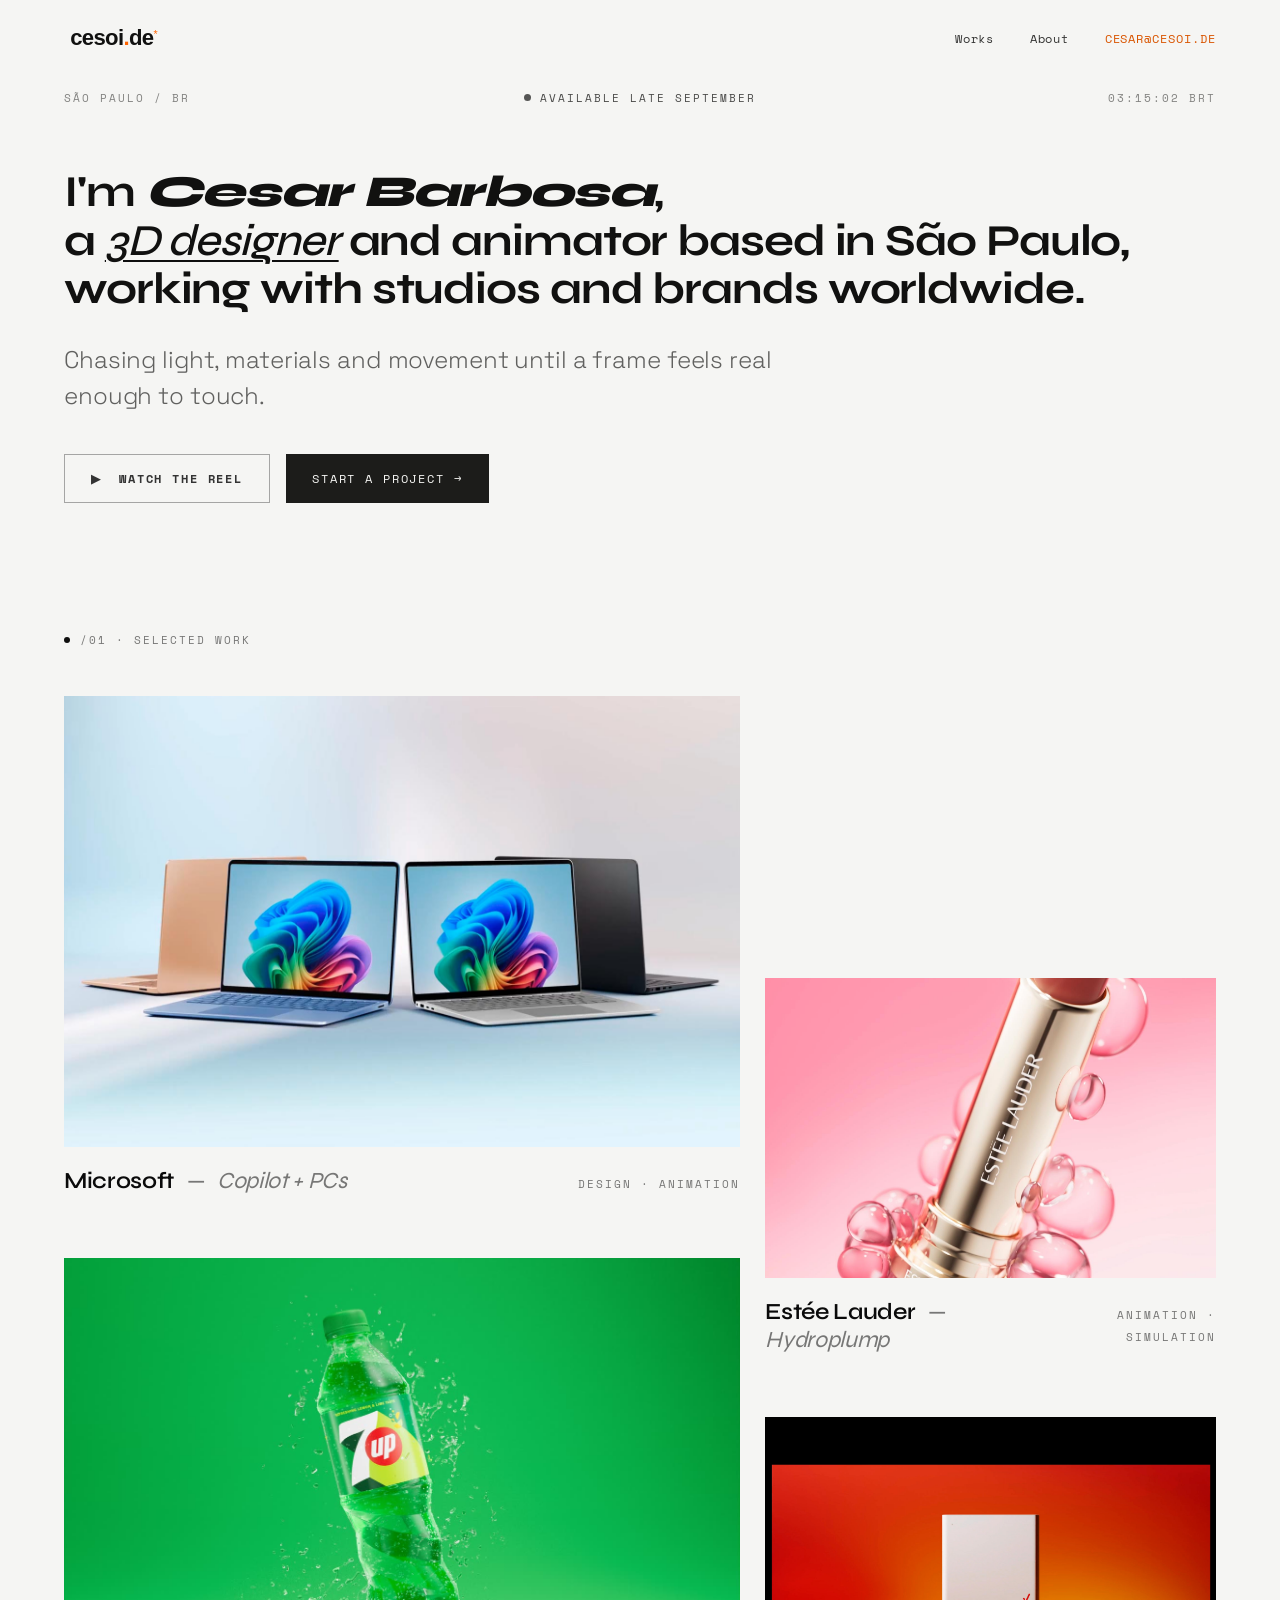
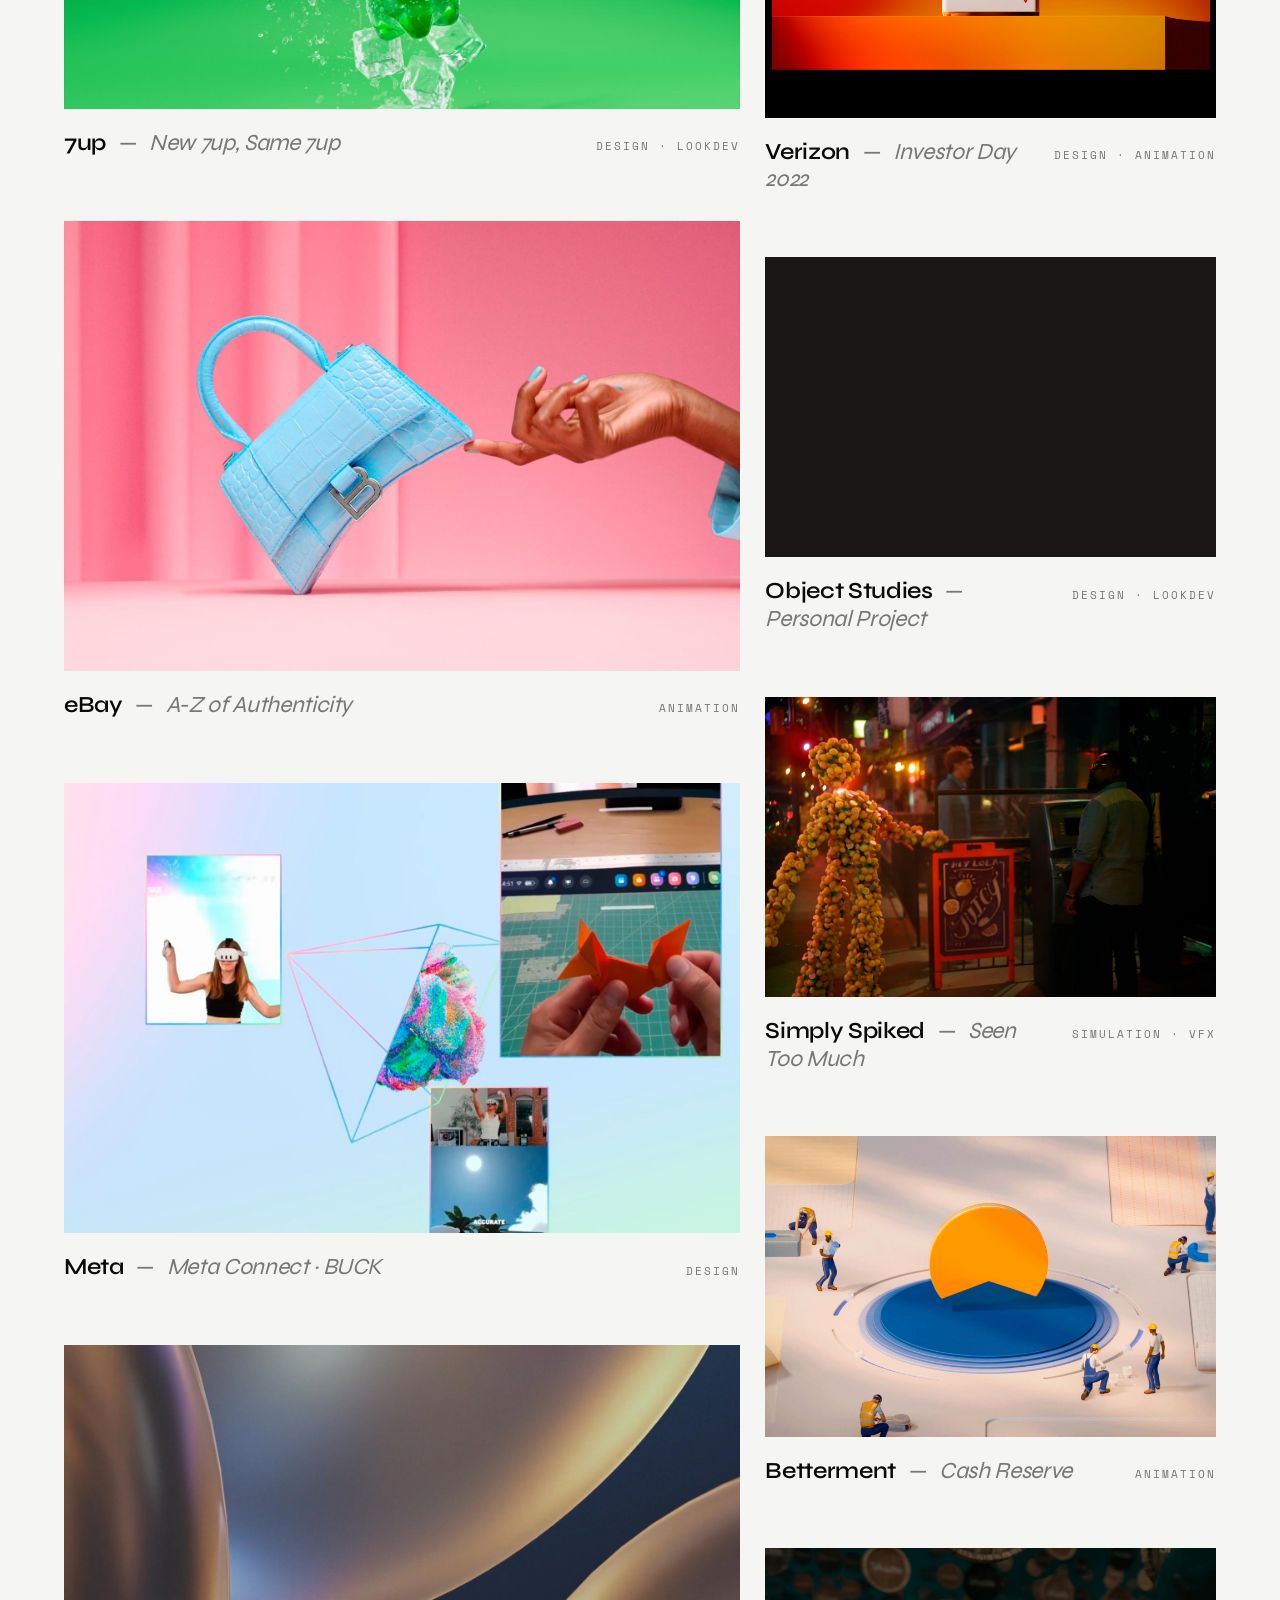
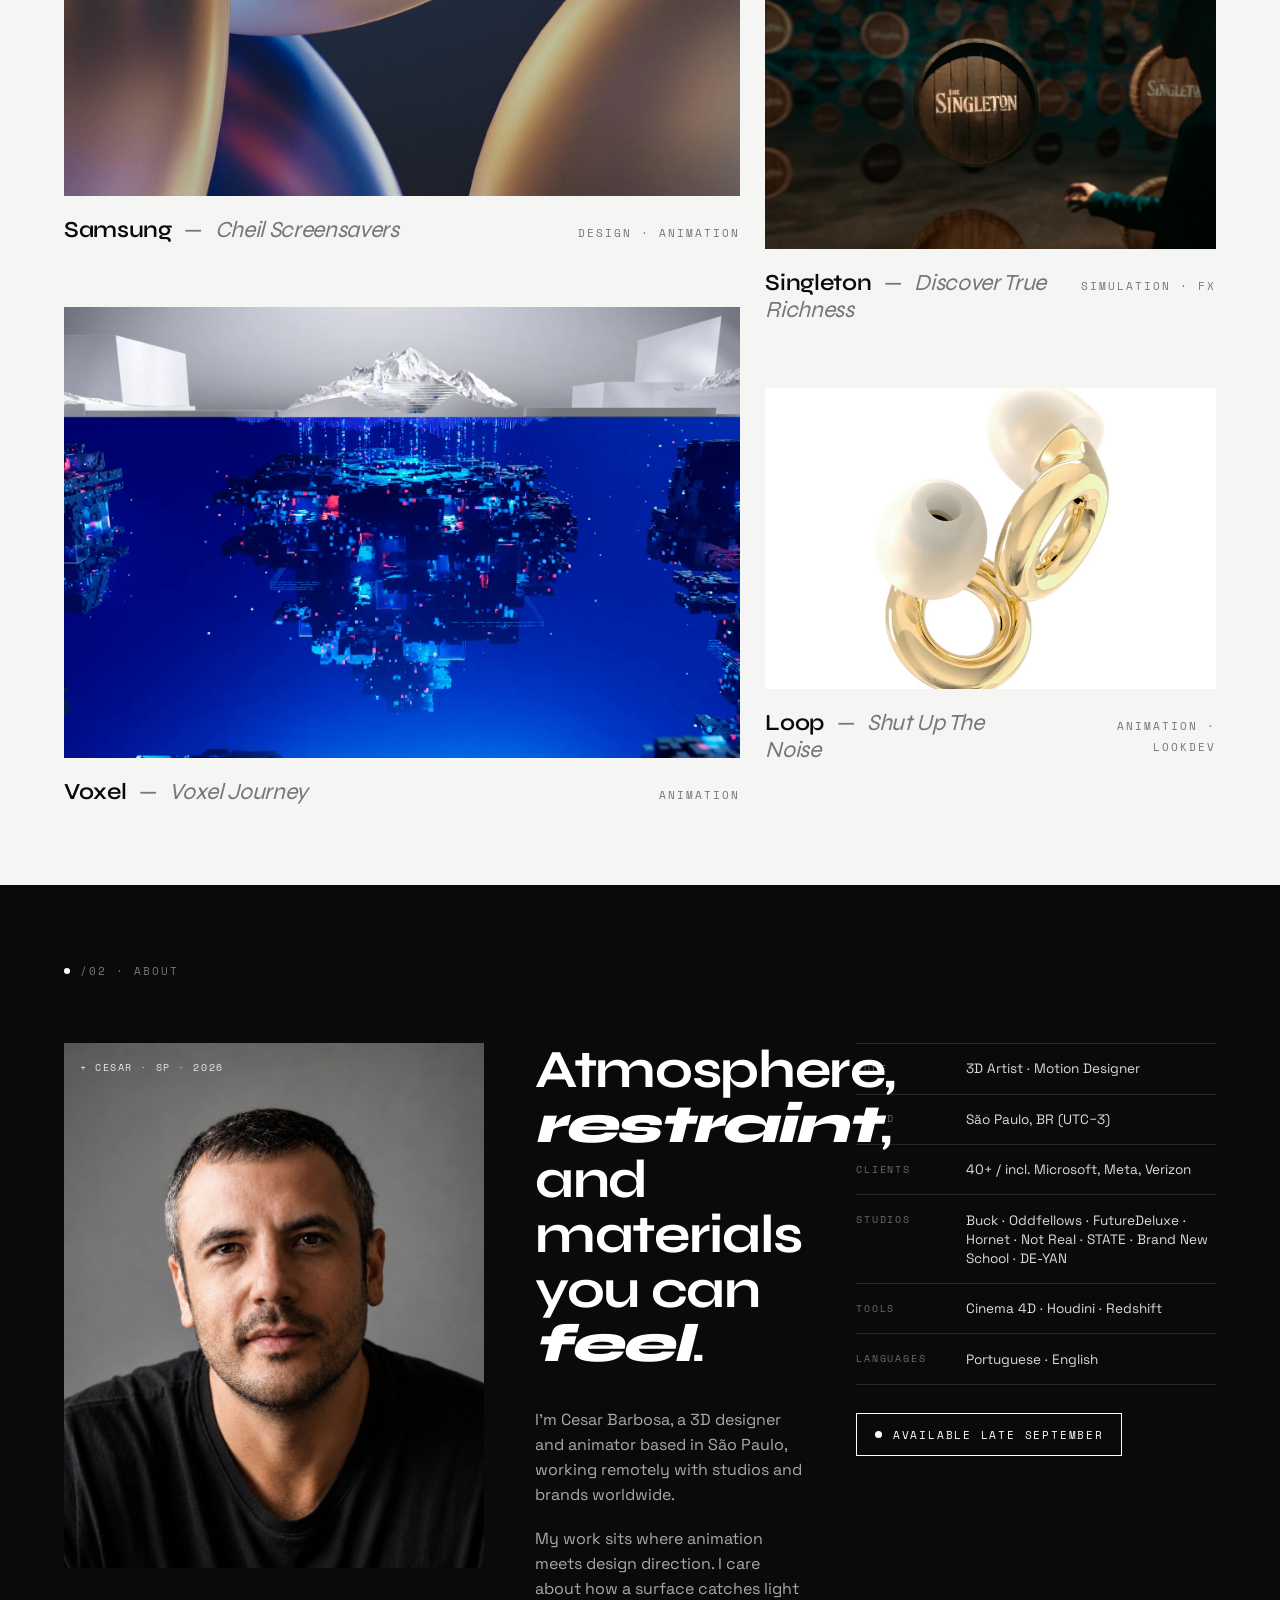
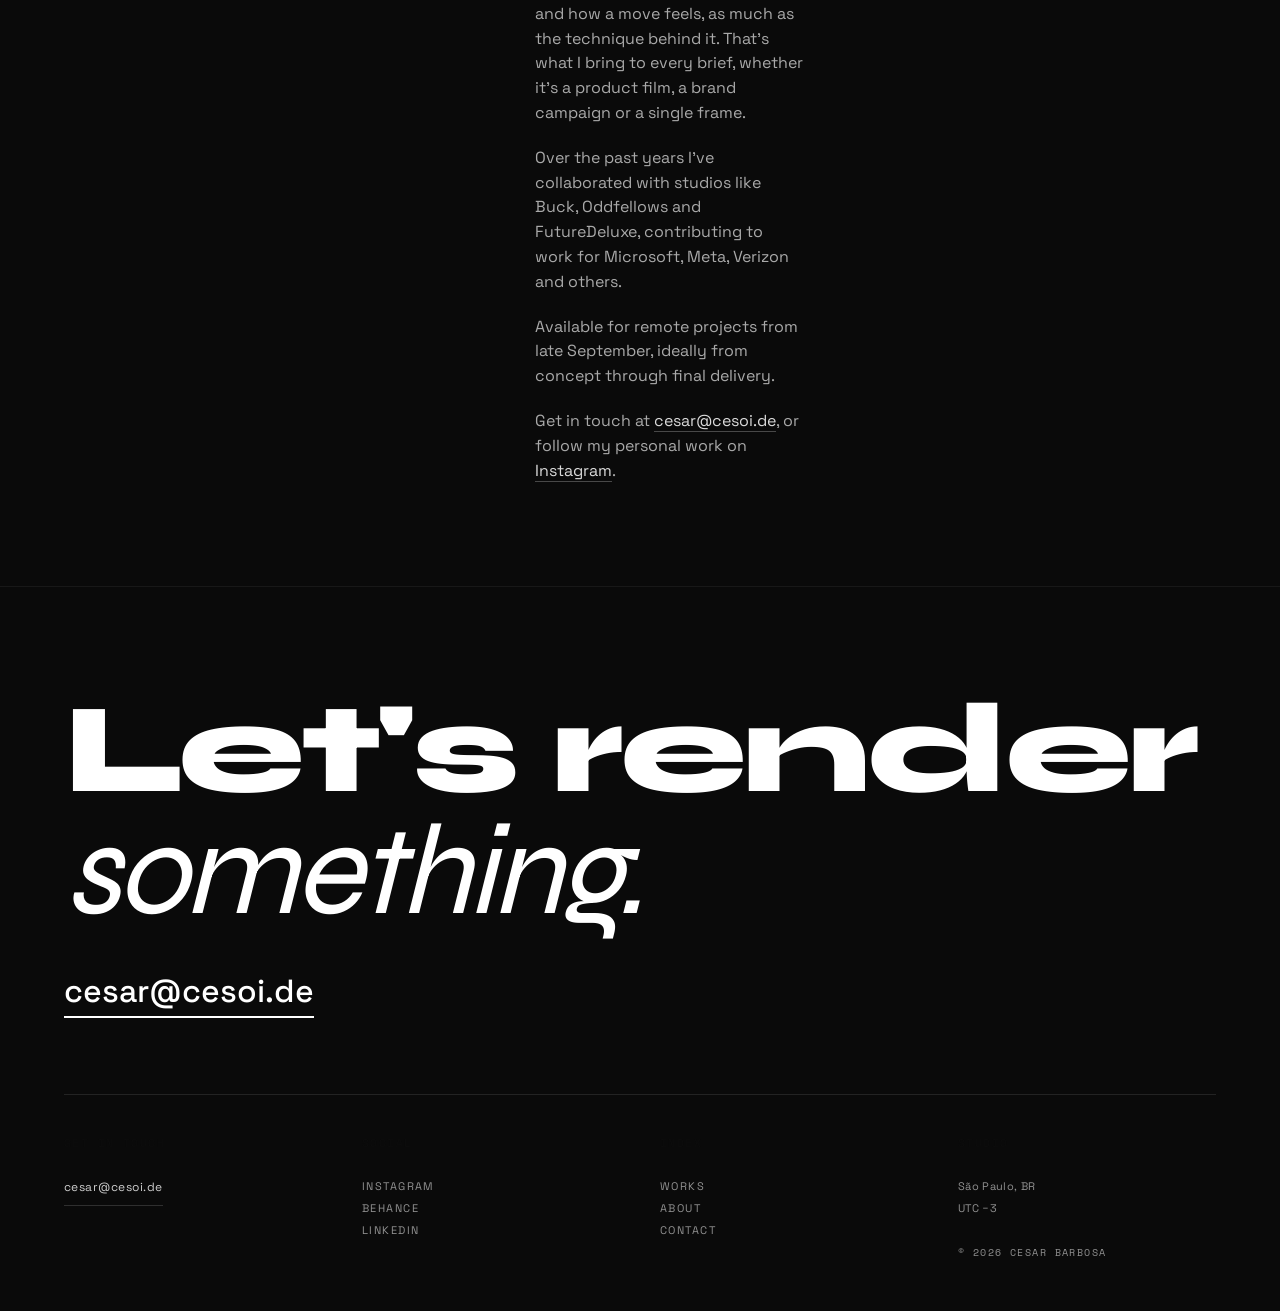
==== commit 6a043a84: "Update availability to late September Co-Authored-By: Claude Opus 5 <noreply@anthropic.com>" ====
--- a/index.html
+++ b/index.html
@@ -691,7 +691,7 @@
 
     <div class="hero-meta">
         <span class="meta-left">São Paulo / BR</span>
-        <span class="meta-center"><a href="mailto:cesar@cesoi.de" class="meta-availability">Available for freelance work</a></span>
+        <span class="meta-center"><a href="mailto:cesar@cesoi.de" class="meta-availability">Available late September</a></span>
         <span class="meta-right" id="local-clock">--:--:-- BRT</span>
     </div>
 
@@ -908,7 +908,7 @@
                     Over the past years I've collaborated with studios like Buck, Oddfellows and FutureDeluxe, contributing to work for Microsoft, Meta, Verizon and others.
                 </p>
                 <p>
-                    Currently available for remote projects, ideally from concept through final delivery.
+                    Available for remote projects from late September, ideally from concept through final delivery.
                 </p>
                 <p>
                     Get in touch at <a href="mailto:cesar@cesoi.de">cesar@cesoi.de</a>, or follow my personal work on <a href="https://www.instagram.com/cesoi.de/" target="_blank" rel="noopener noreferrer">Instagram</a>.
@@ -944,7 +944,7 @@
                     <span class="val">Portuguese · English</span>
                 </div>
             </div>
-            <a href="mailto:cesar@cesoi.de?subject=Project%20inquiry" class="cta-availability">Available for freelance work</a>
+            <a href="mailto:cesar@cesoi.de?subject=Project%20inquiry" class="cta-availability">Available late September</a>
         </div>
 
     </div>
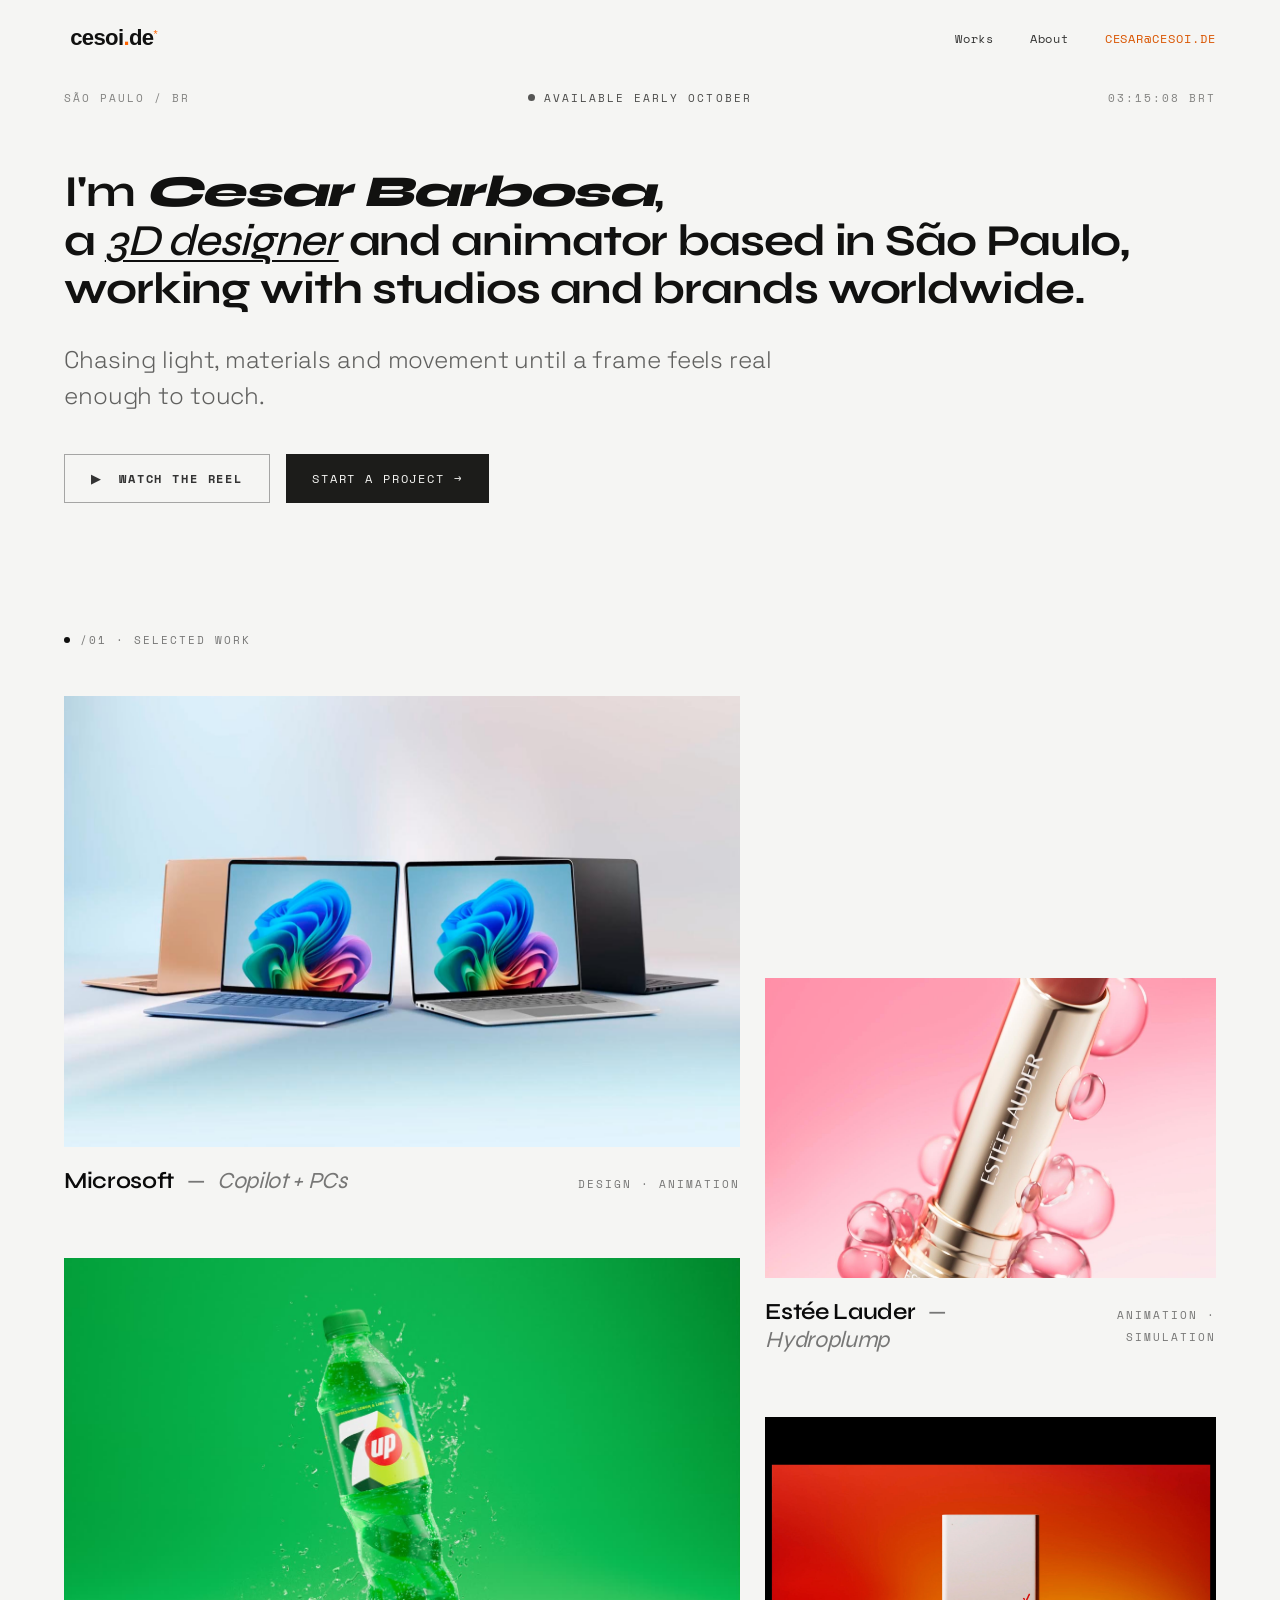
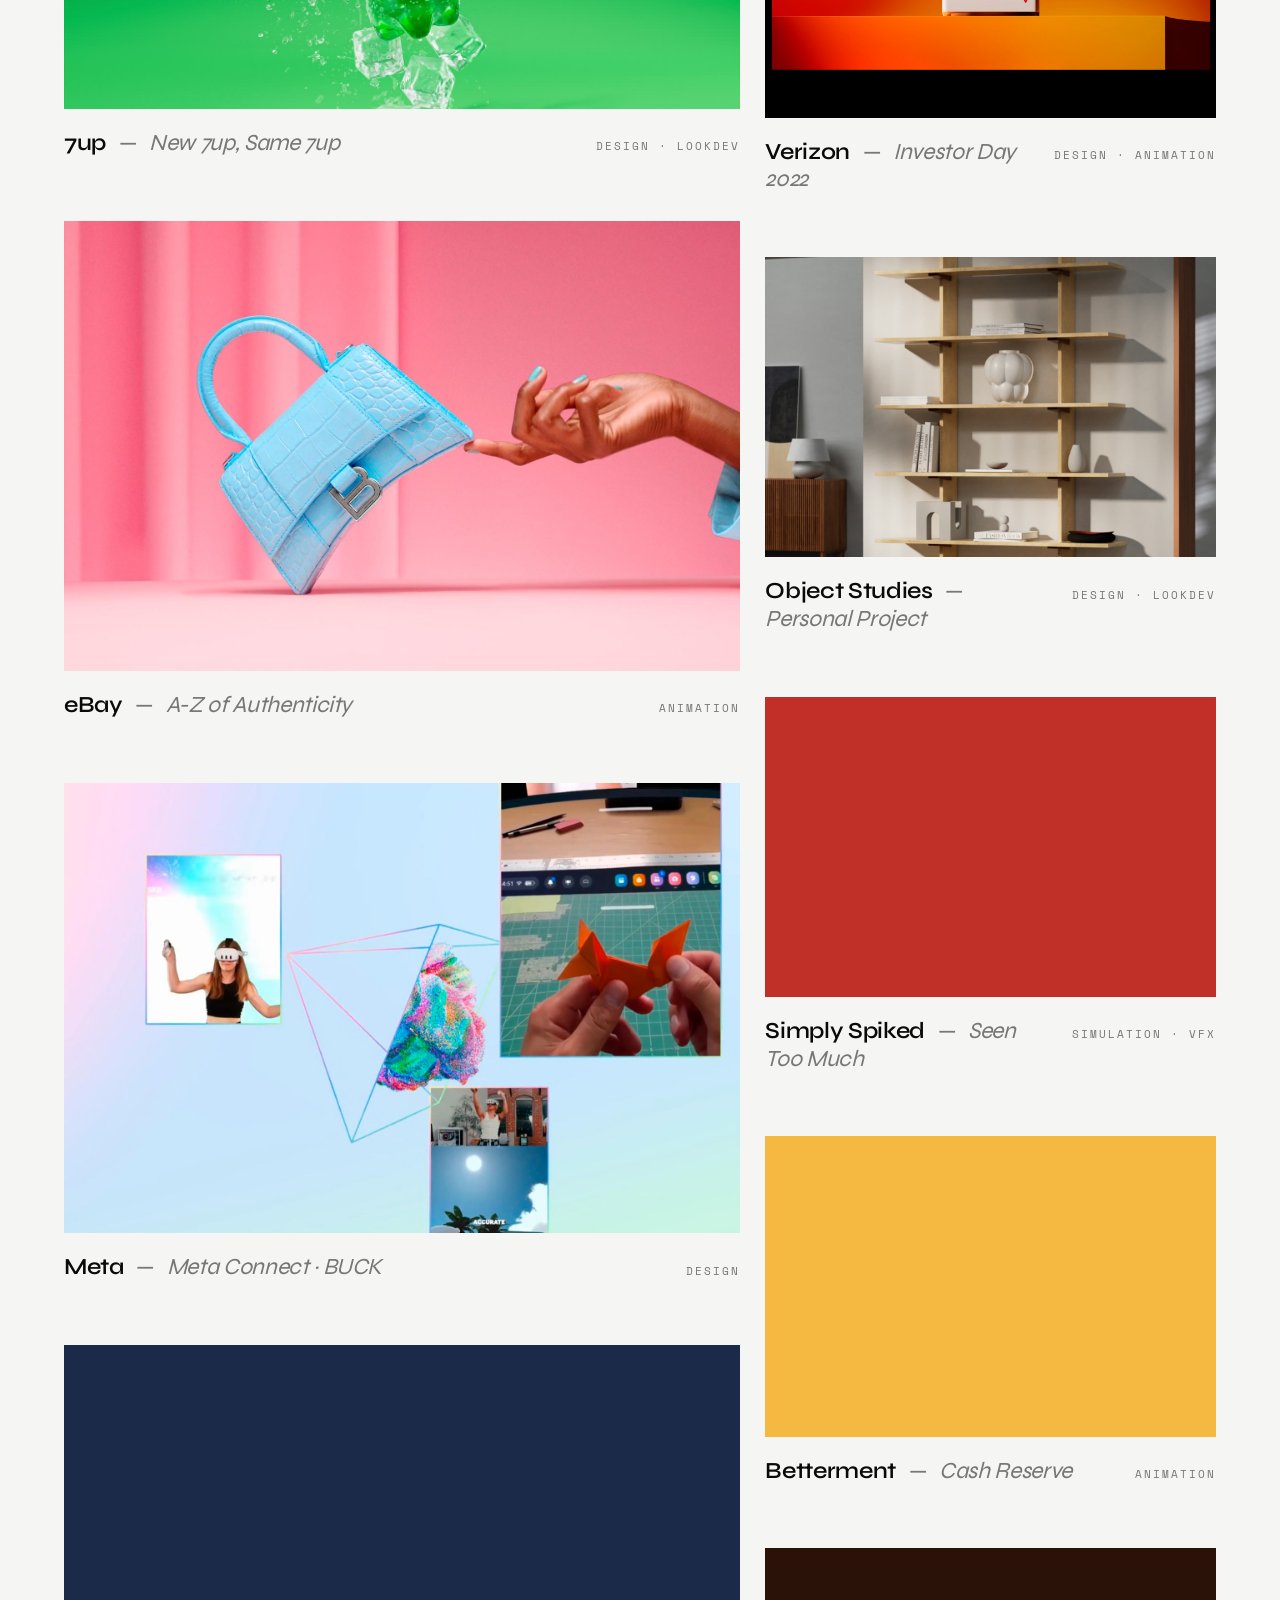
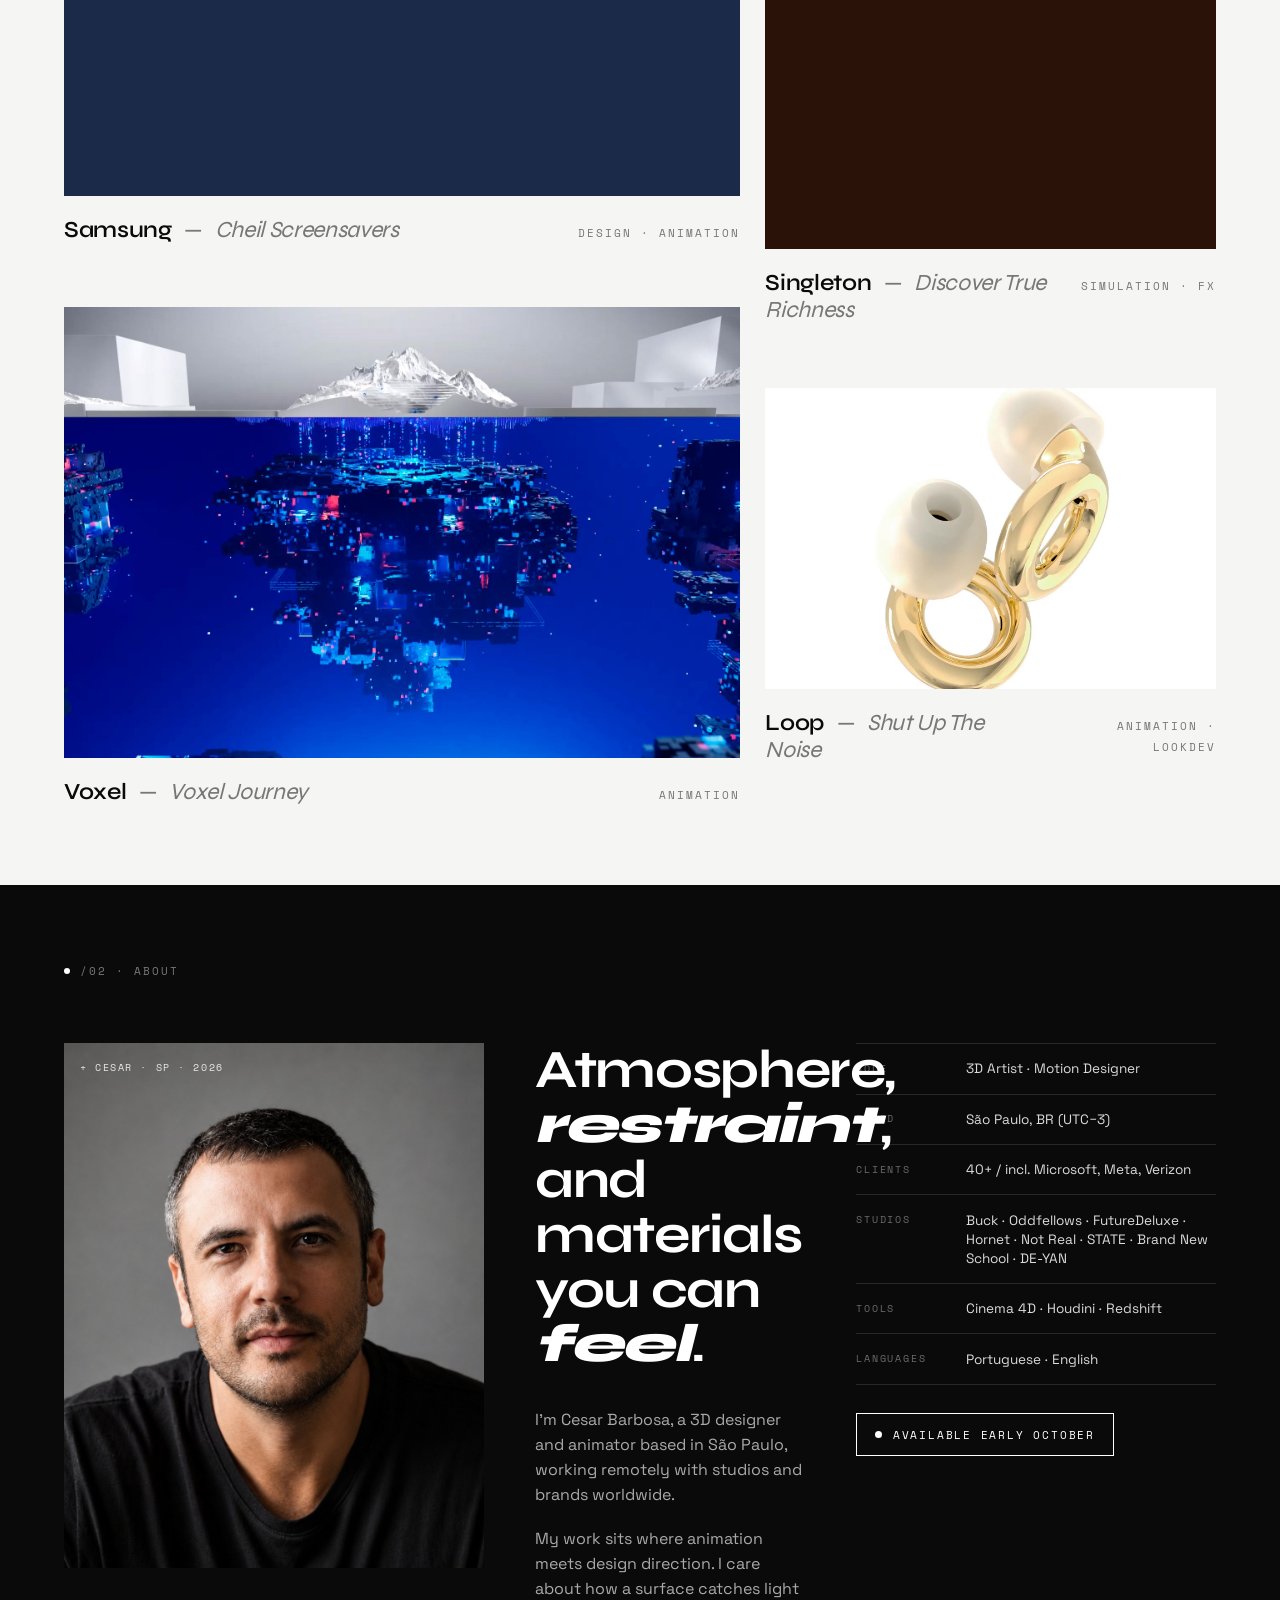
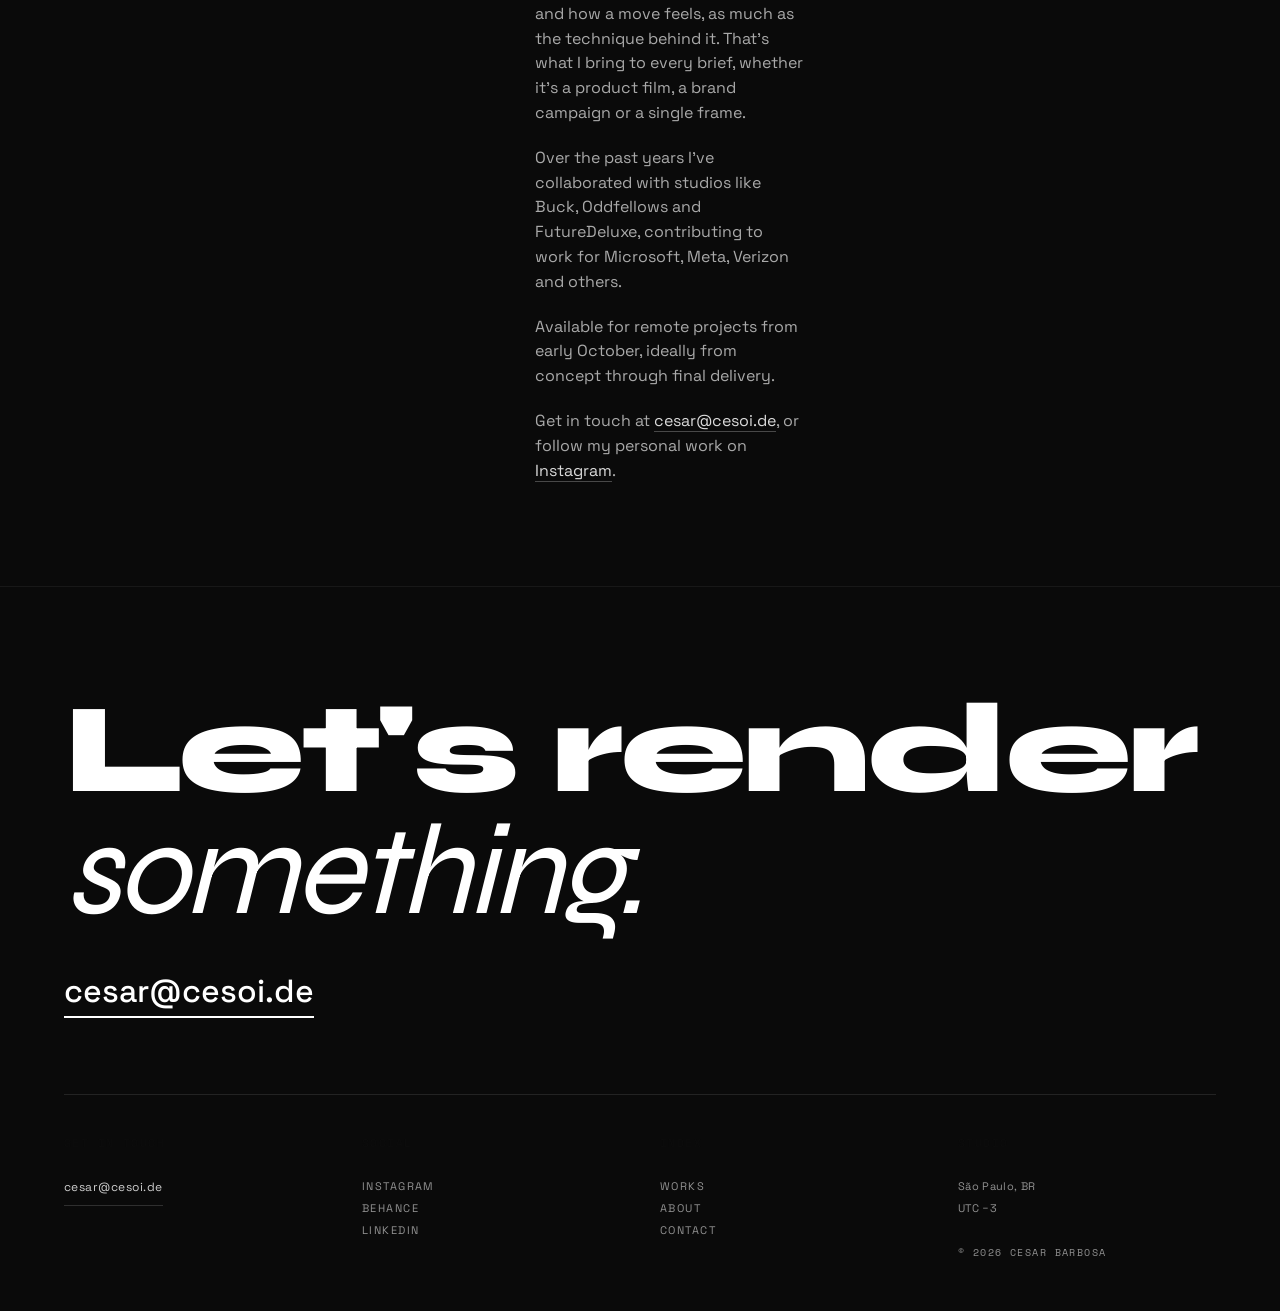
==== commit aab5c47a: "Update availability to early October Co-Authored-By: Claude Opus 5.5 <noreply@anthropic.com>" ====
--- a/index.html
+++ b/index.html
@@ -691,7 +691,7 @@
 
     <div class="hero-meta">
         <span class="meta-left">São Paulo / BR</span>
-        <span class="meta-center"><a href="mailto:cesar@cesoi.de" class="meta-availability">Available late September</a></span>
+        <span class="meta-center"><a href="mailto:cesar@cesoi.de" class="meta-availability">Available early October</a></span>
         <span class="meta-right" id="local-clock">--:--:-- BRT</span>
     </div>
 
@@ -908,7 +908,7 @@
                     Over the past years I've collaborated with studios like Buck, Oddfellows and FutureDeluxe, contributing to work for Microsoft, Meta, Verizon and others.
                 </p>
                 <p>
-                    Available for remote projects from late September, ideally from concept through final delivery.
+                    Available for remote projects from early October, ideally from concept through final delivery.
                 </p>
                 <p>
                     Get in touch at <a href="mailto:cesar@cesoi.de">cesar@cesoi.de</a>, or follow my personal work on <a href="https://www.instagram.com/cesoi.de/" target="_blank" rel="noopener noreferrer">Instagram</a>.
@@ -944,7 +944,7 @@
                     <span class="val">Portuguese · English</span>
                 </div>
             </div>
-            <a href="mailto:cesar@cesoi.de?subject=Project%20inquiry" class="cta-availability">Available late September</a>
+            <a href="mailto:cesar@cesoi.de?subject=Project%20inquiry" class="cta-availability">Available early October</a>
         </div>
 
     </div>
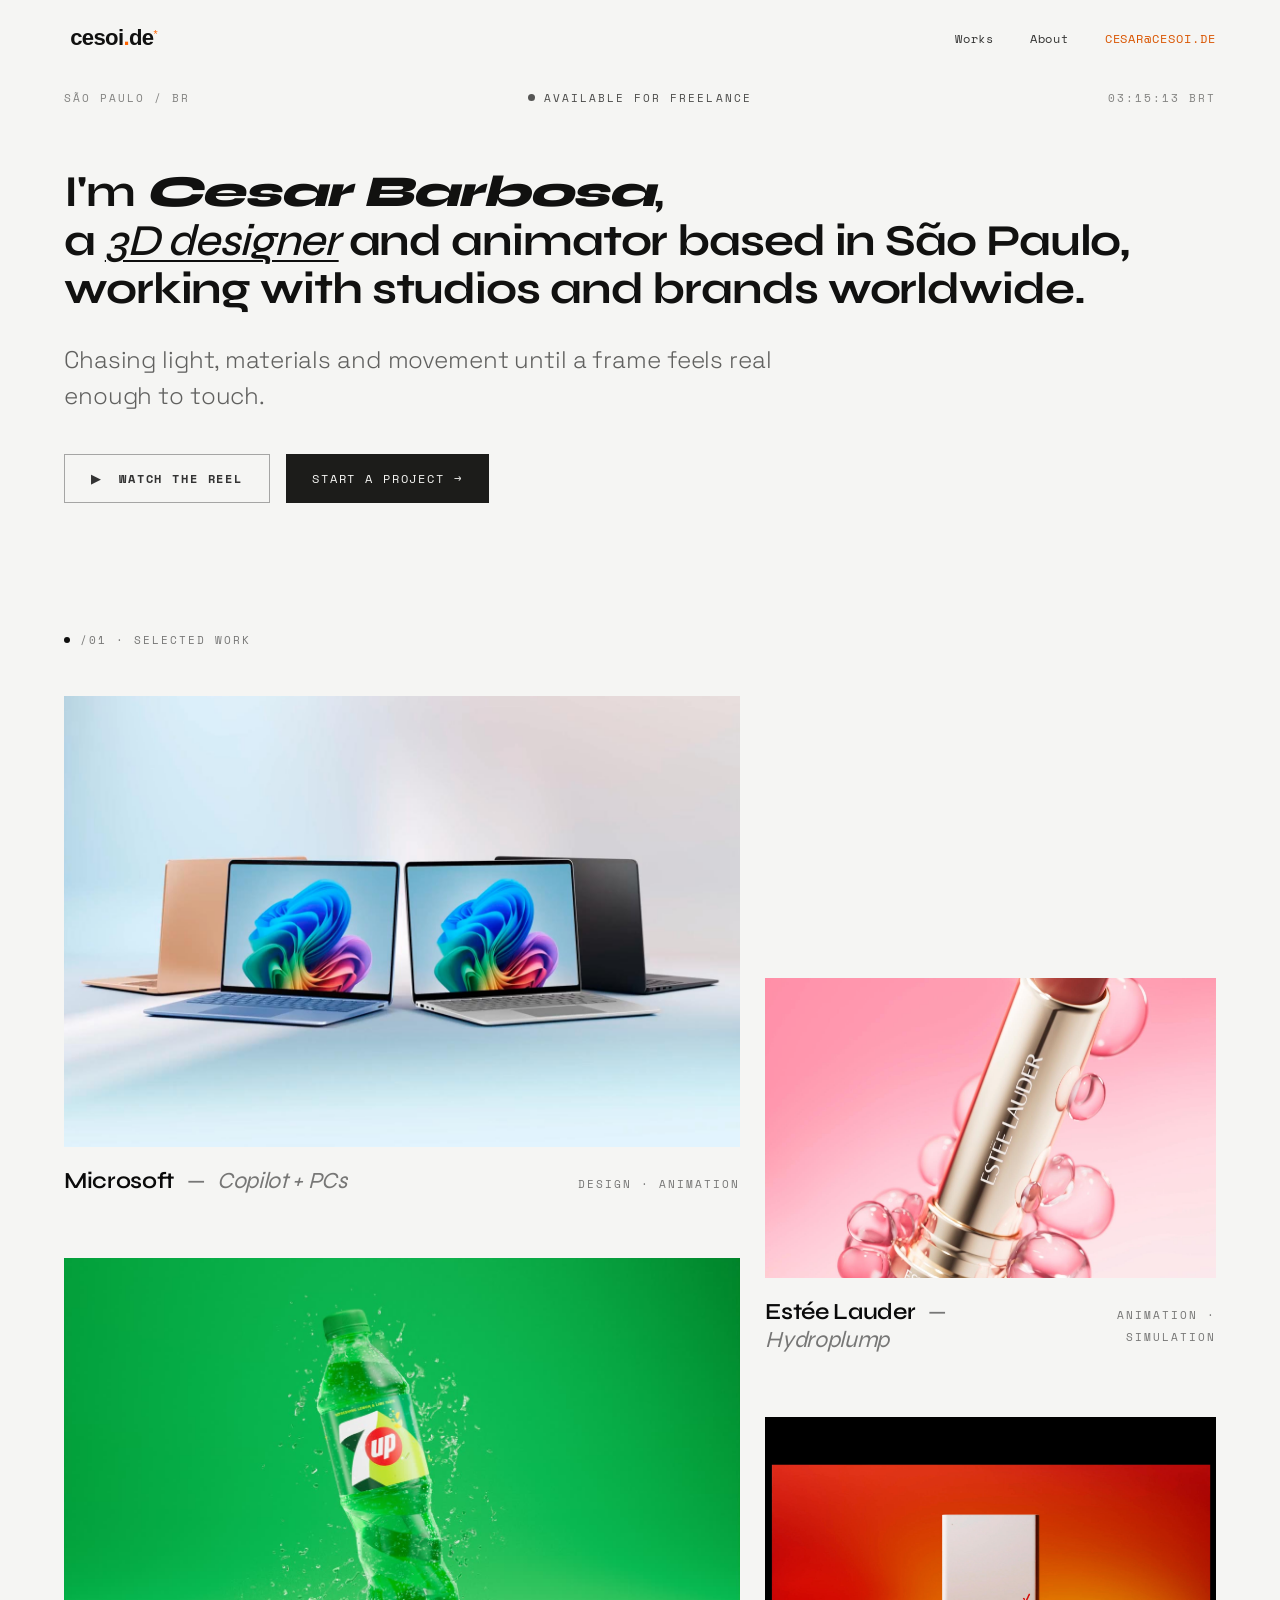
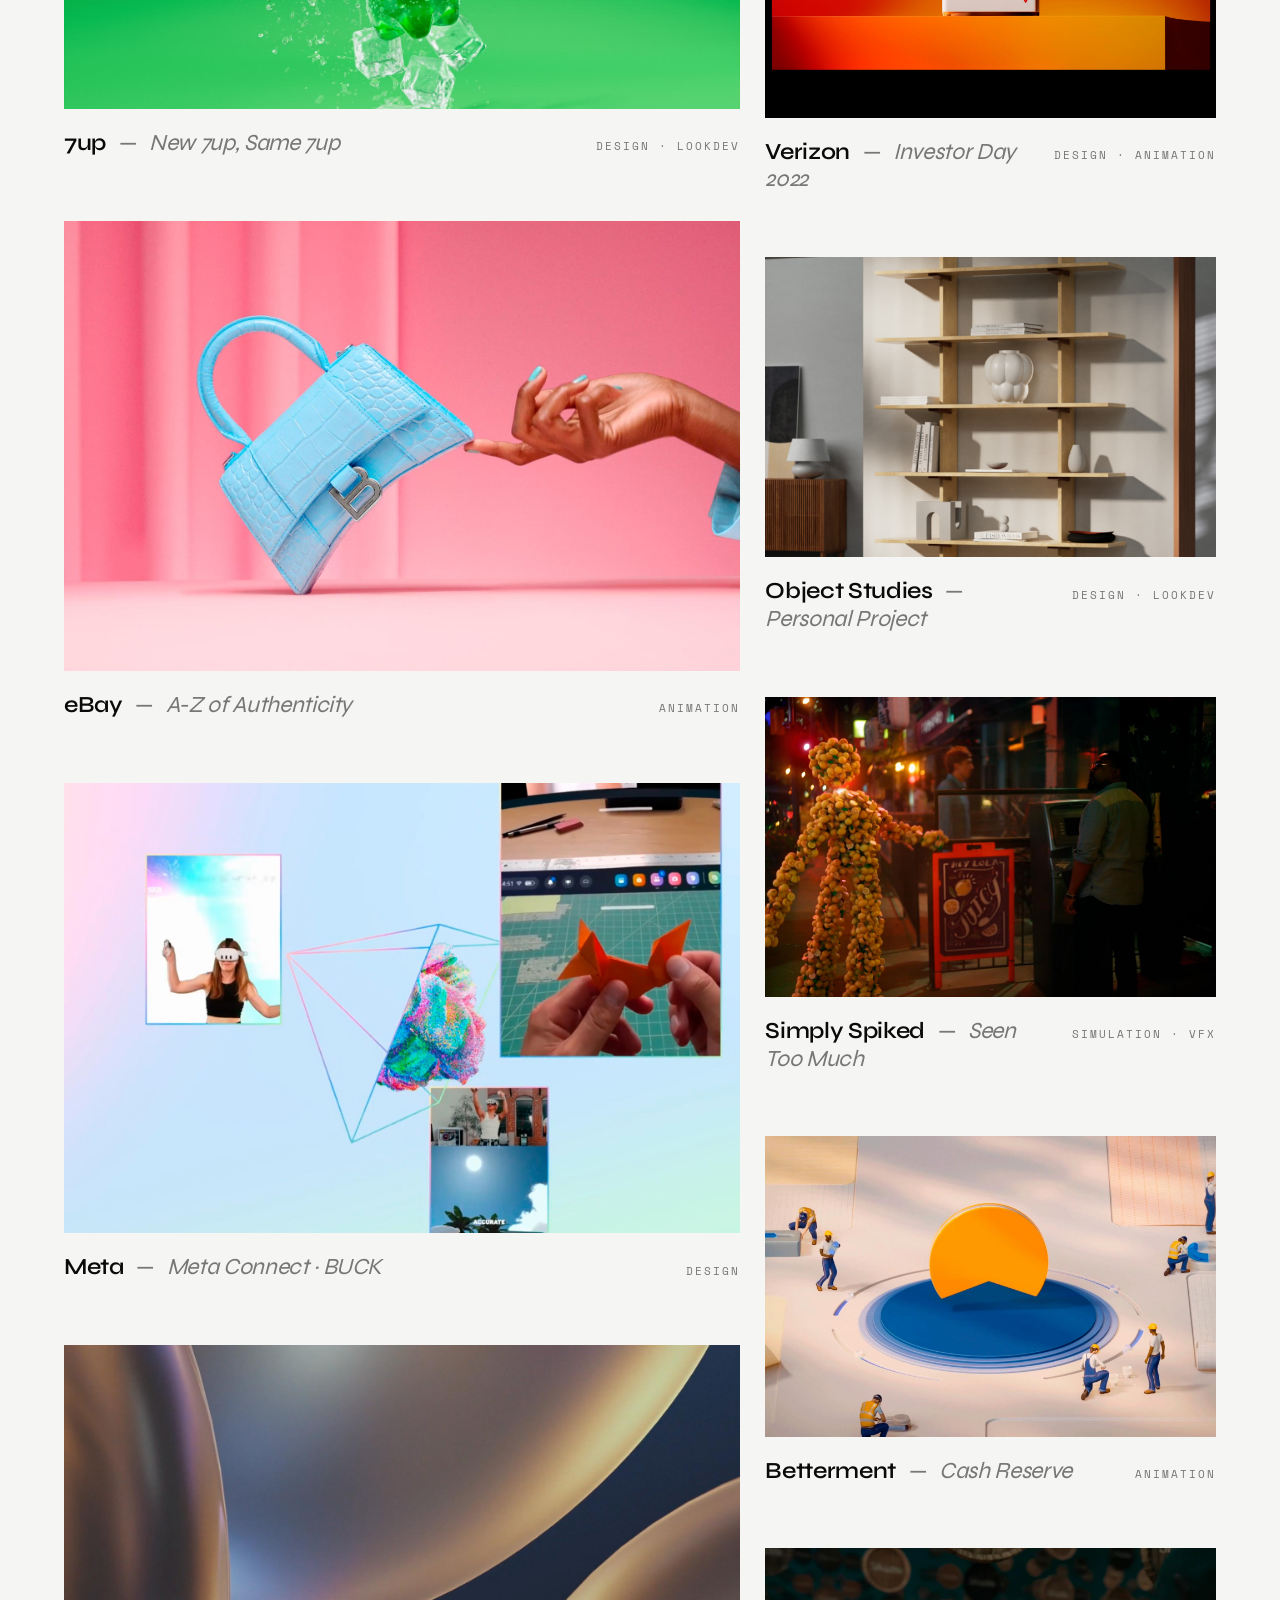
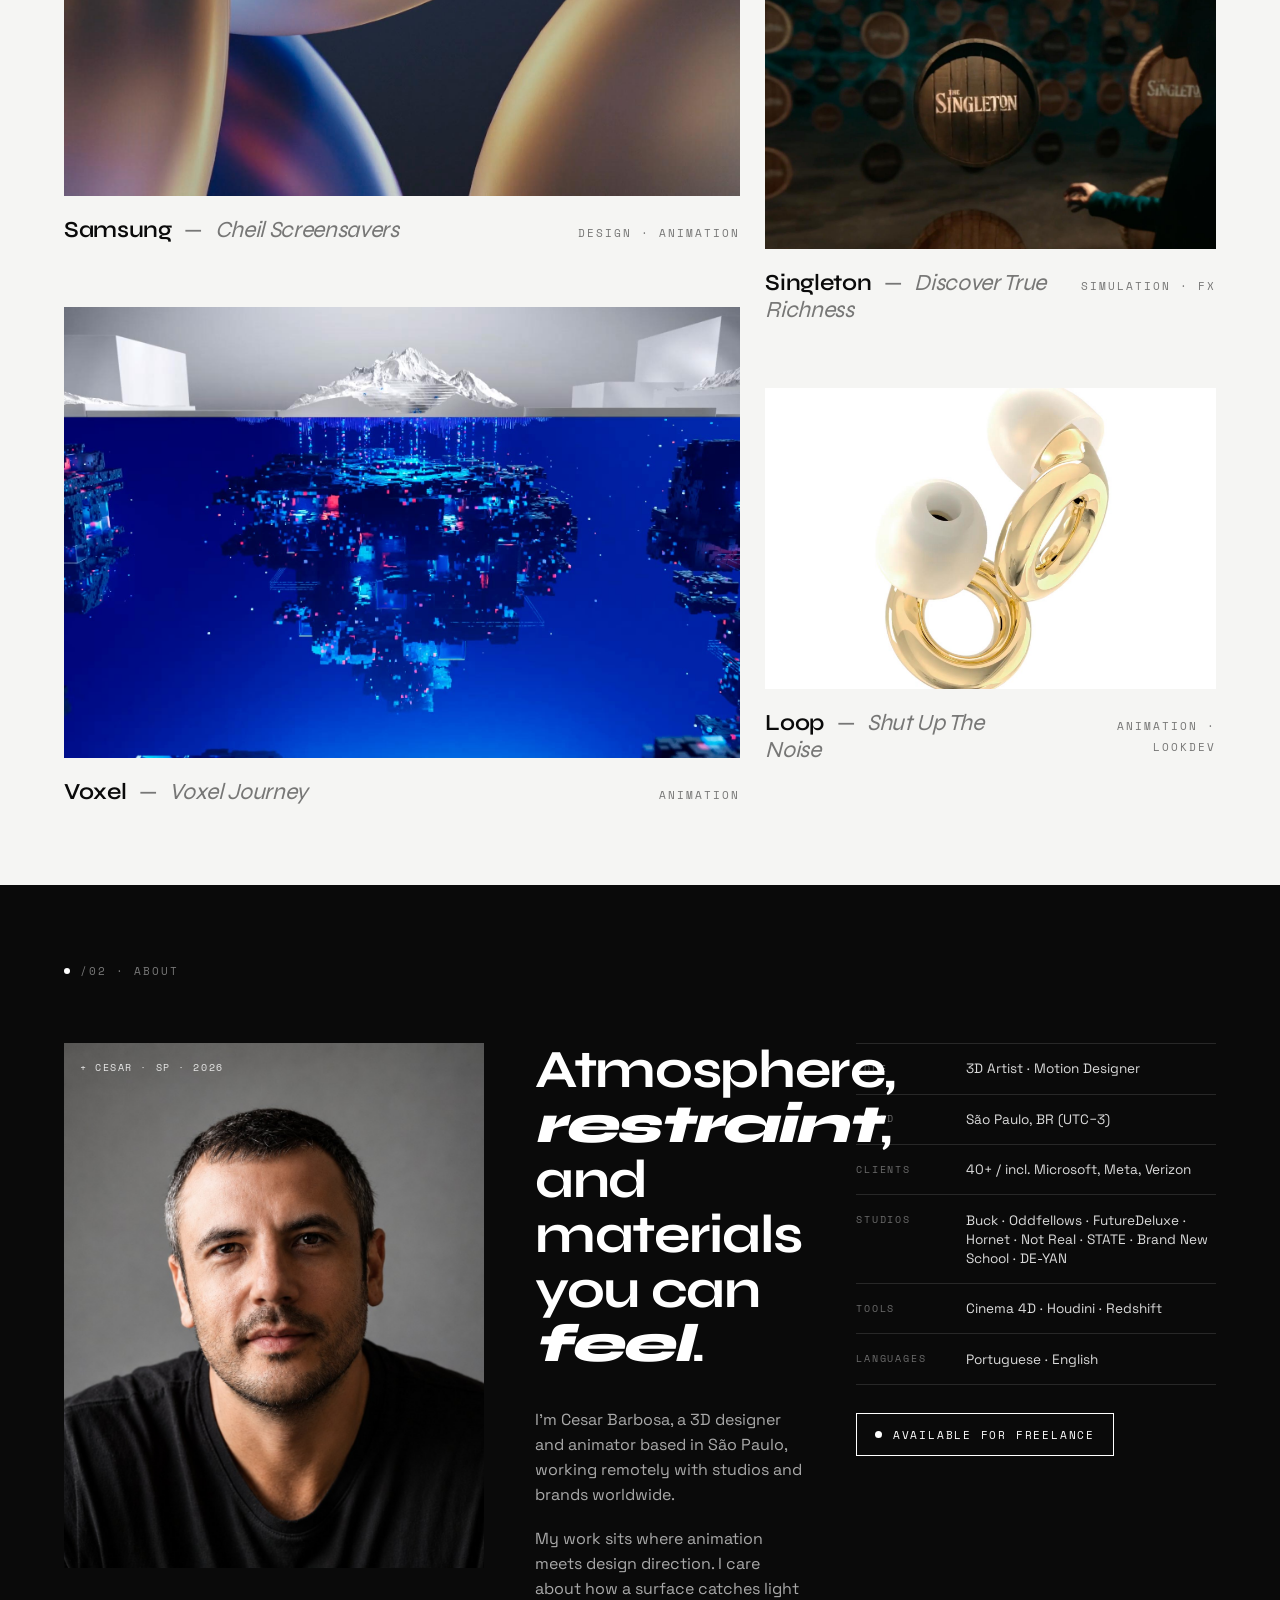
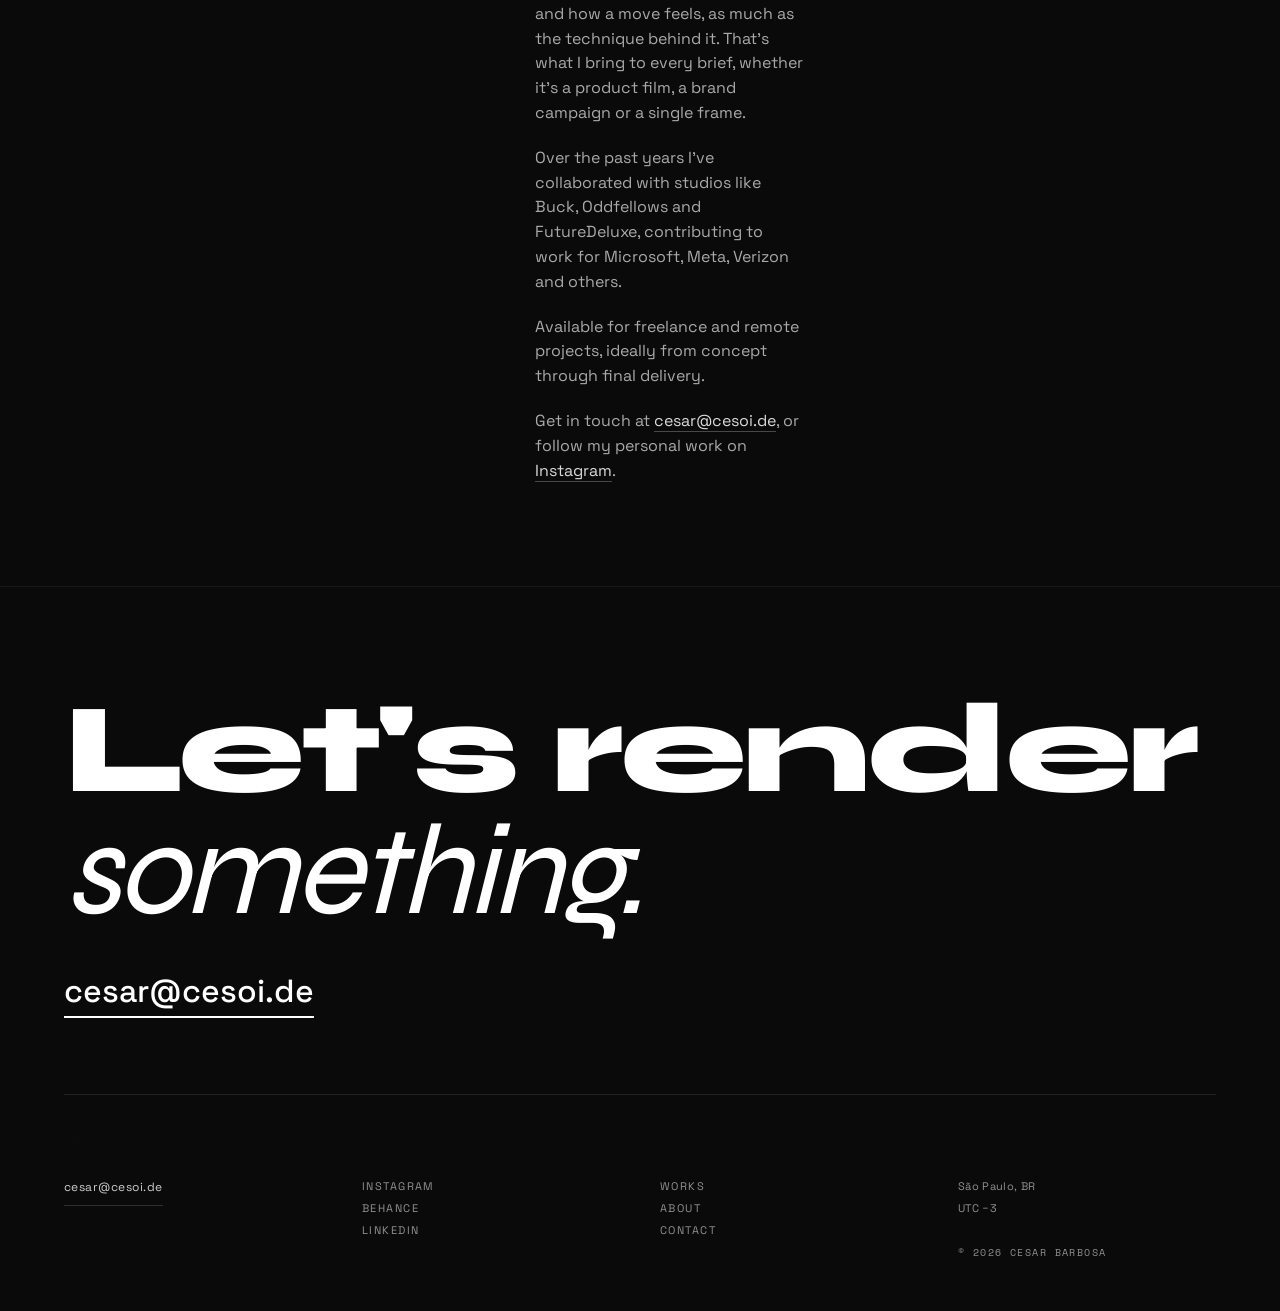
==== commit 8aaf466c: "Schedule availability switch for 12 October Shows "Available from 12 October" until then; from 12 Oc" ====
--- a/index.html
+++ b/index.html
@@ -691,7 +691,7 @@
 
     <div class="hero-meta">
         <span class="meta-left">São Paulo / BR</span>
-        <span class="meta-center"><a href="mailto:cesar@cesoi.de" class="meta-availability">Available early October</a></span>
+        <span class="meta-center"><a href="mailto:cesar@cesoi.de" class="meta-availability" data-available-from="2026-10-12" data-available-text="Available for freelance">Available from 12 October</a></span>
         <span class="meta-right" id="local-clock">--:--:-- BRT</span>
     </div>
 
@@ -907,8 +907,8 @@
                 <p>
                     Over the past years I've collaborated with studios like Buck, Oddfellows and FutureDeluxe, contributing to work for Microsoft, Meta, Verizon and others.
                 </p>
-                <p>
-                    Available for remote projects from early October, ideally from concept through final delivery.
+                <p data-available-from="2026-10-12" data-available-text="Available for freelance and remote projects, ideally from concept through final delivery.">
+                    Available for remote projects from 12 October, ideally from concept through final delivery.
                 </p>
                 <p>
                     Get in touch at <a href="mailto:cesar@cesoi.de">cesar@cesoi.de</a>, or follow my personal work on <a href="https://www.instagram.com/cesoi.de/" target="_blank" rel="noopener noreferrer">Instagram</a>.
@@ -944,7 +944,7 @@
                     <span class="val">Portuguese · English</span>
                 </div>
             </div>
-            <a href="mailto:cesar@cesoi.de?subject=Project%20inquiry" class="cta-availability">Available early October</a>
+            <a href="mailto:cesar@cesoi.de?subject=Project%20inquiry" class="cta-availability" data-available-from="2026-10-12" data-available-text="Available for freelance">Available from 12 October</a>
         </div>
 
     </div>
@@ -985,6 +985,15 @@
 
 
 <script>
+    /* Availability — swaps to the "now" copy once the date arrives in São Paulo (UTC−3) */
+    (function () {
+        const now = Date.now();
+        document.querySelectorAll('[data-available-from]').forEach(function (el) {
+            const from = new Date(el.dataset.availableFrom + 'T00:00:00-03:00').getTime();
+            if (now >= from) el.textContent = el.dataset.availableText;
+        });
+    })();
+
     /* Live local clock — São Paulo (BRT, UTC−3) */
     (function () {
         const el = document.getElementById('local-clock');
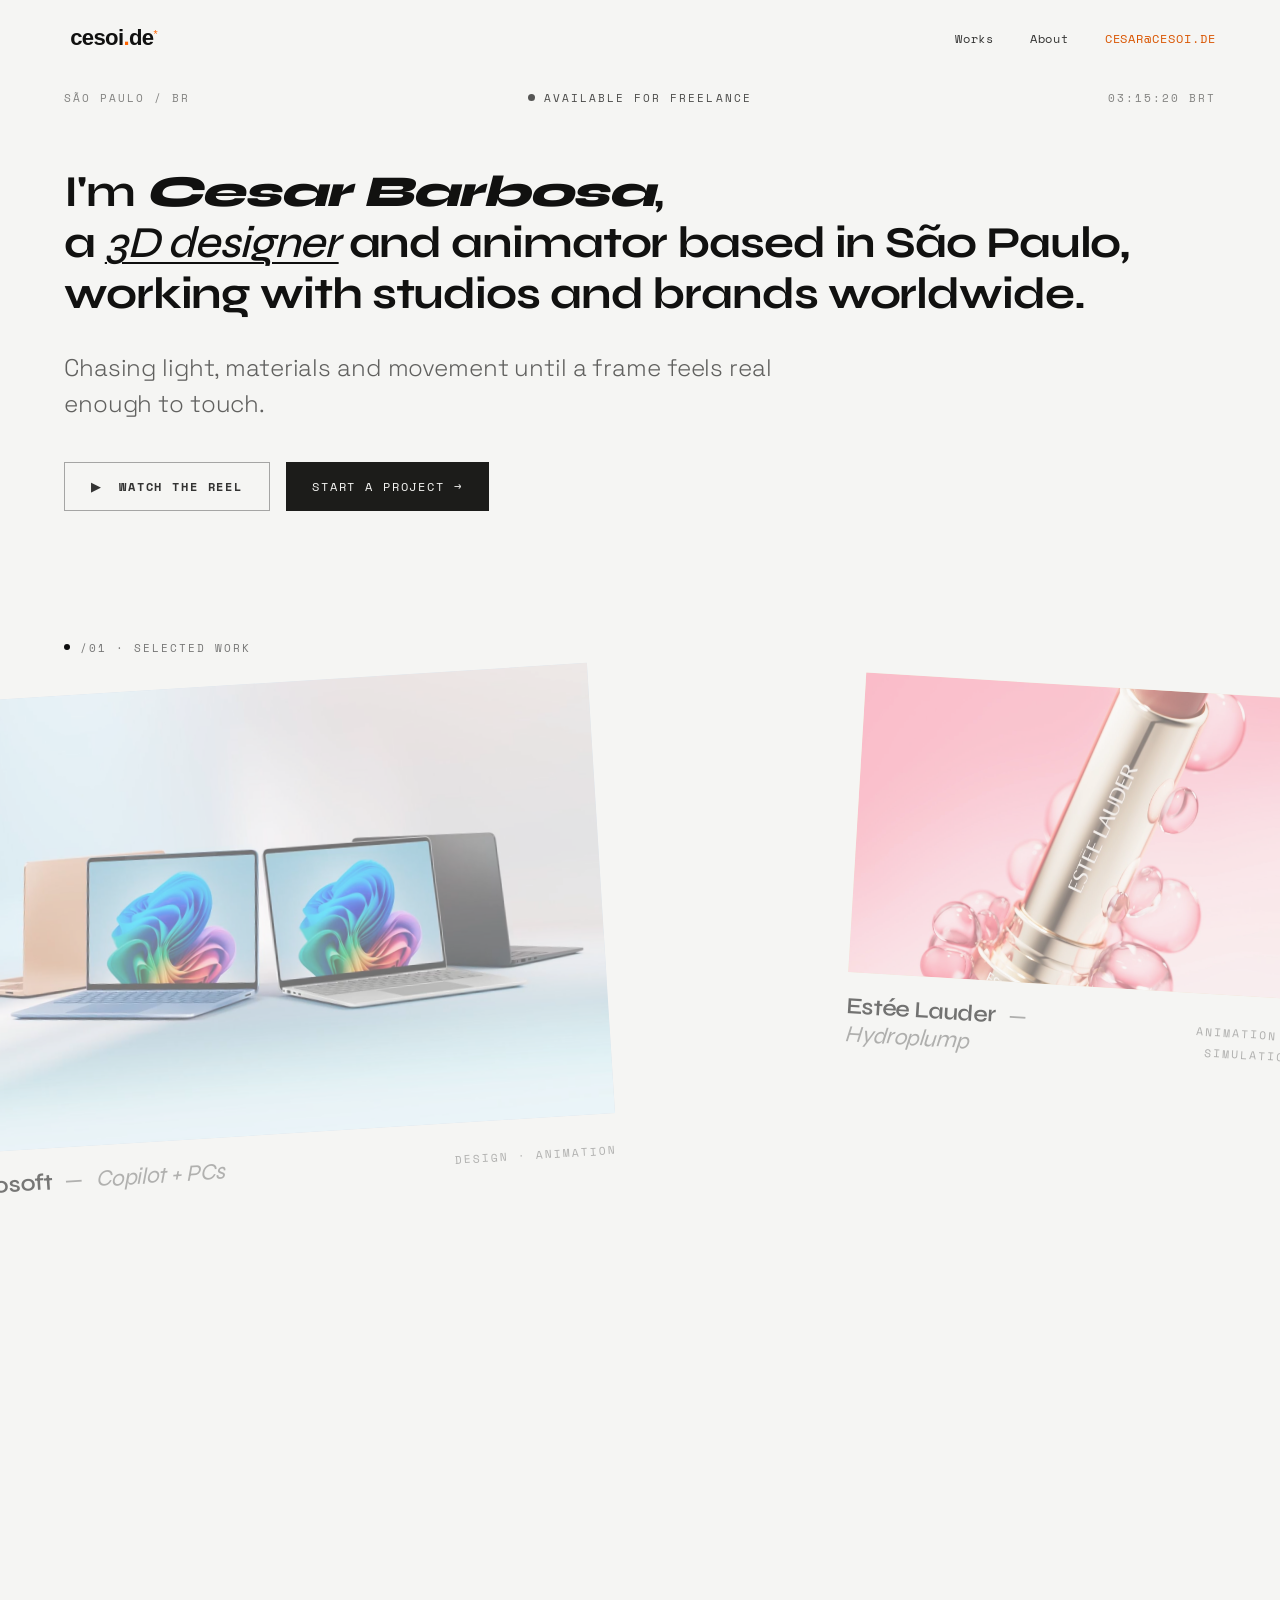
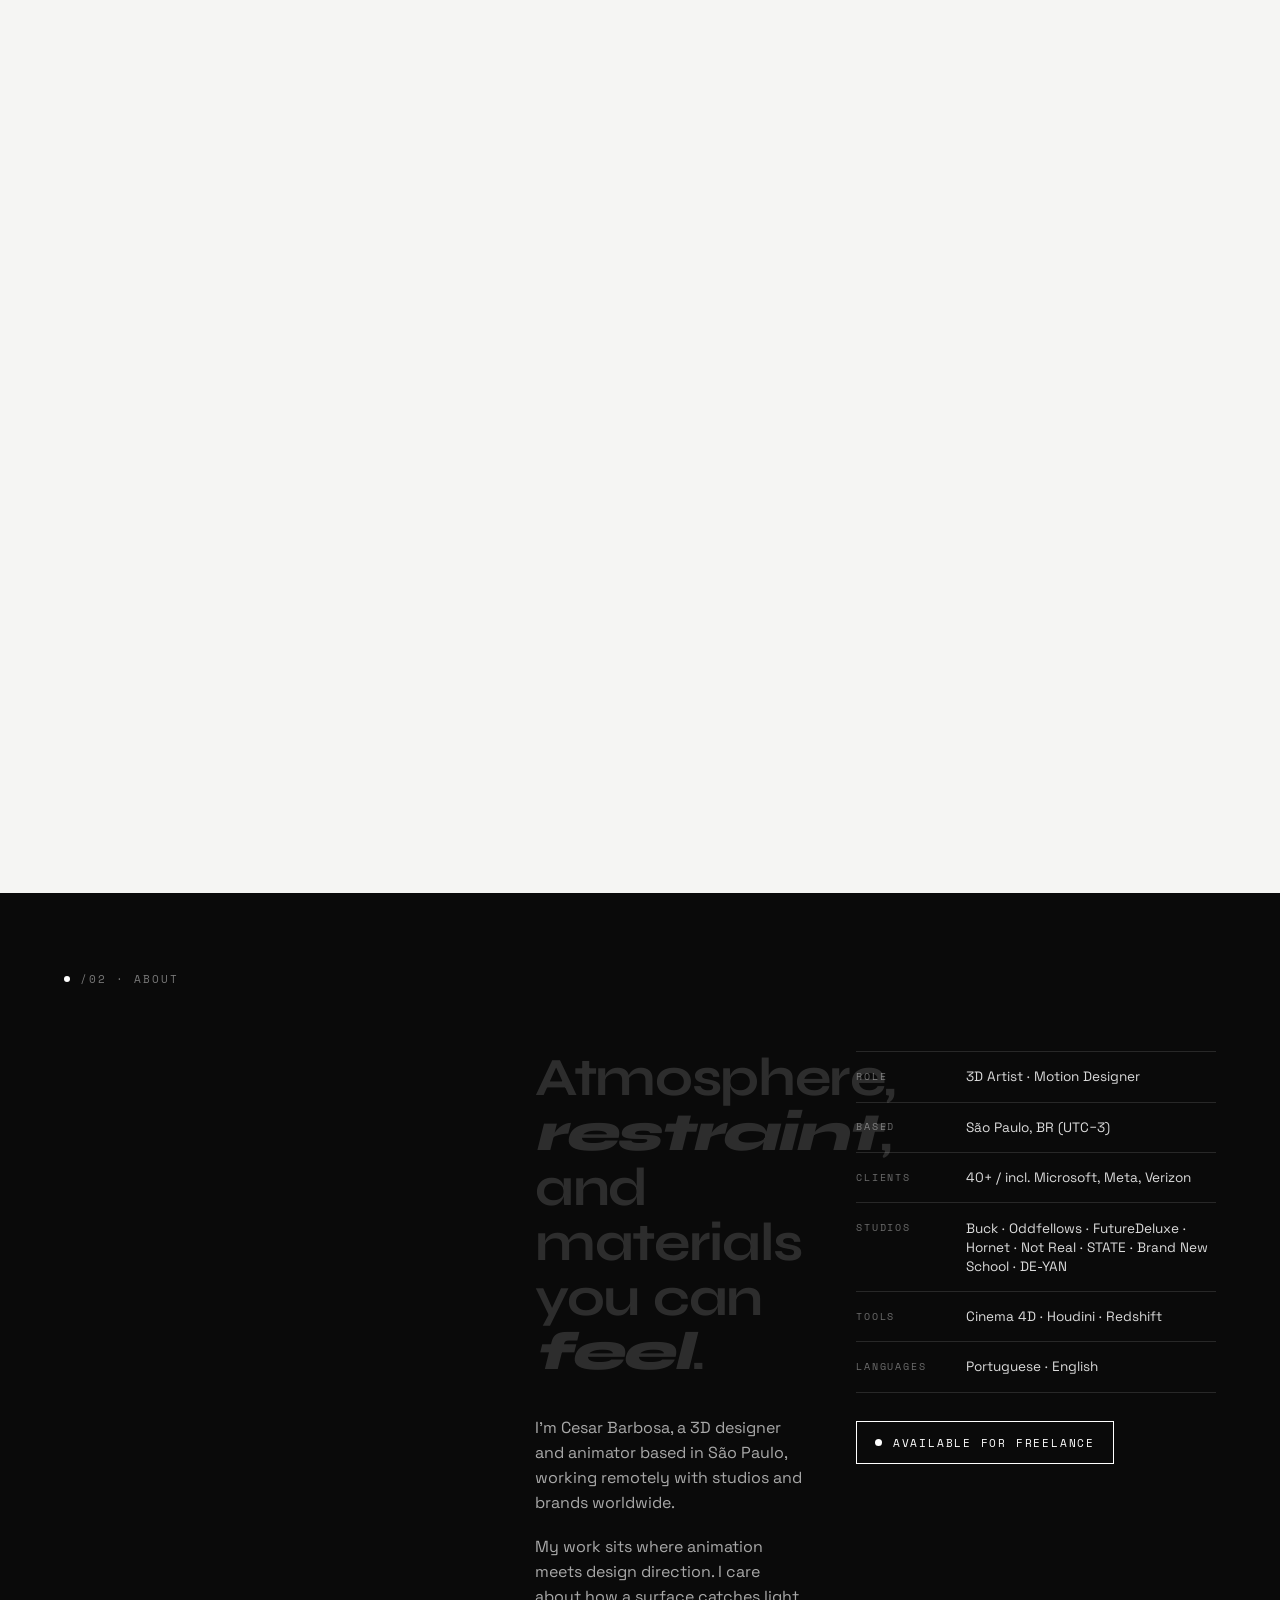
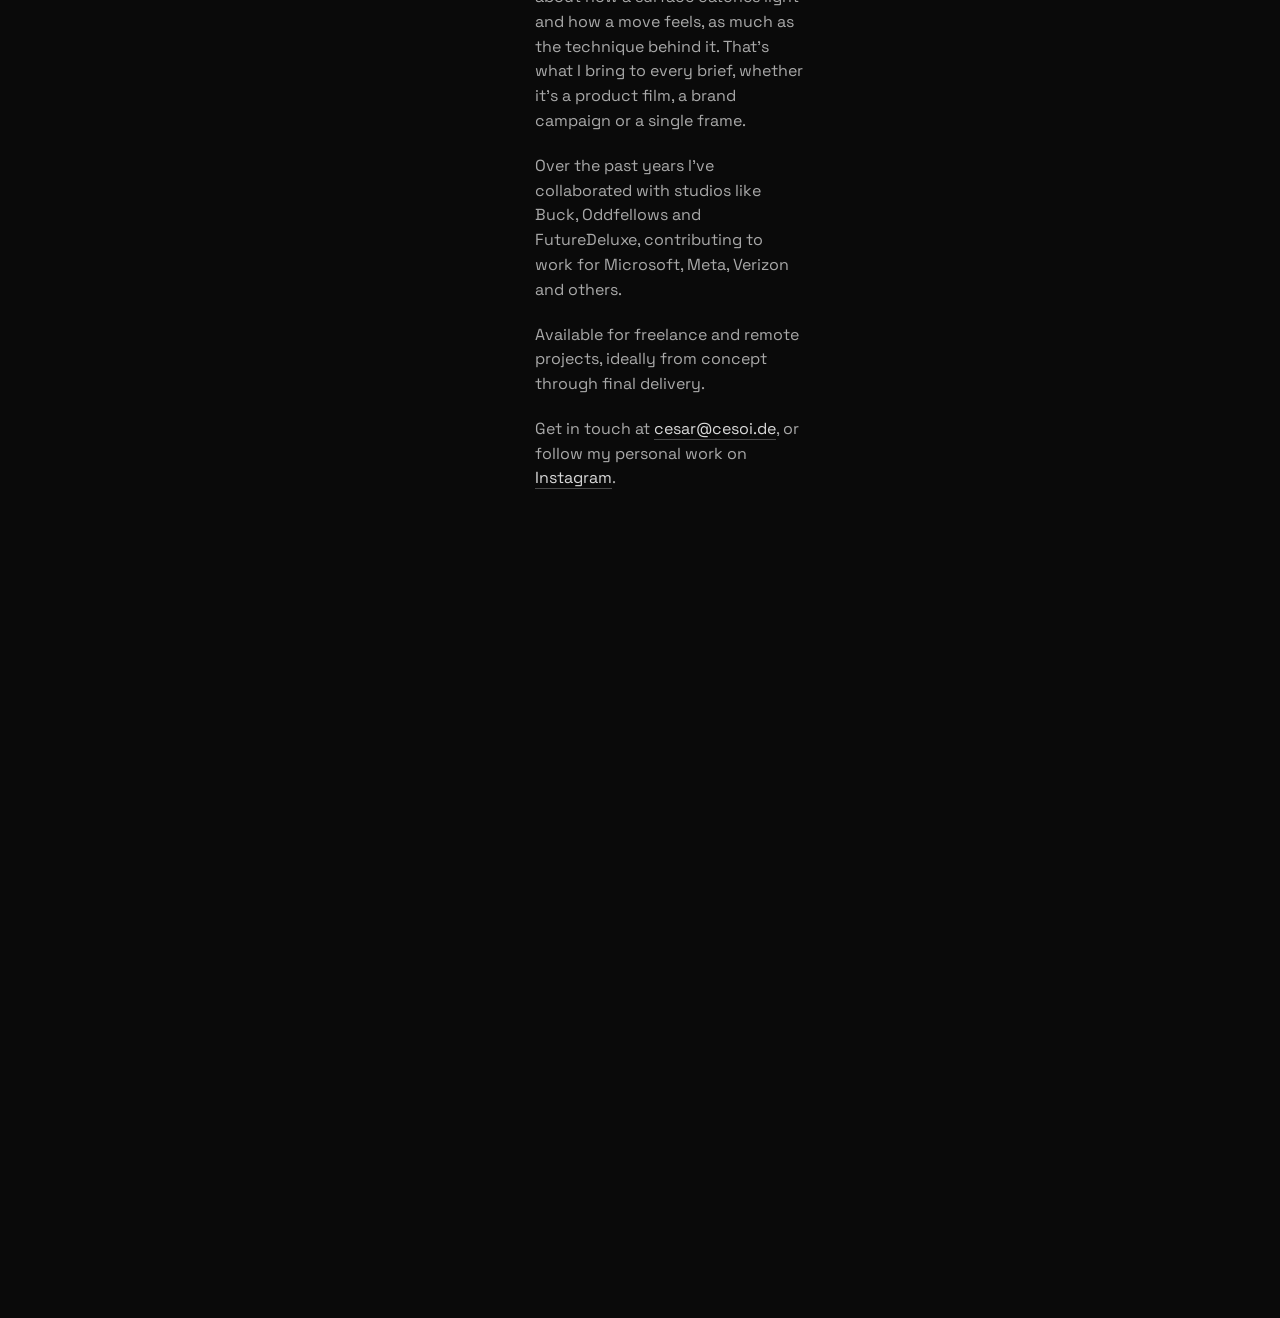
==== commit 52aeb965: "Add scroll-driven motion to the home page - Hero headline lines slide up on load; hero content drift" ====
--- a/index.html
+++ b/index.html
@@ -41,6 +41,8 @@
       gtag('config', 'G-G6D3N34V1K');
     </script>
 
+    <script>document.documentElement.classList.add('motion')</script>
+
     <link rel="preconnect" href="https://fonts.googleapis.com">
     <link rel="preconnect" href="https://fonts.gstatic.com" crossorigin>
     <link href="https://fonts.googleapis.com/css2?family=Syne:ital,wght@0,400;0,500;0,700;0,800;1,400;1,500;1,700&family=Space+Grotesk:wght@300;400;500;700&family=Space+Mono:wght@400;700&display=swap" rel="stylesheet">
@@ -57,7 +59,7 @@
         body {
             /* Use Space Grotesk for body / Syne reserved for headings */
             font-family: var(--font-body, 'Space Grotesk'), system-ui, sans-serif;
-            background: var(--bg, #f5f5f3); /* LIRONA TEST: was --color-paper #ffffff */
+            background: var(--dark, #0a0a0a); /* dark behind the sticky footer; light paper lives on <main> */
             color: var(--color-ink, #0e0e0e);
             overflow-x: hidden;
             -webkit-font-smoothing: antialiased;
@@ -296,8 +298,6 @@
         }
         .col-left  { display: flex; flex-direction: column; gap: clamp(2rem, 5vw, 4.5rem); }
         .col-right {
-            display: flex; flex-direction: column;
-            gap: clamp(2rem, 5vw, 4.5rem);
             margin-top: clamp(14rem, 22vw, 22rem);
         }
 
@@ -590,6 +590,41 @@
         }
 
 
+        /* ── SCROLL MOTION (scroll-motion.js) ── */
+        main {
+            position: relative;
+            z-index: 1;
+            /* light paper, but the last 2px dark so no light seam shows under the About edge */
+            background: linear-gradient(var(--bg, #f5f5f3), var(--bg, #f5f5f3)) top / 100% calc(100% - 2px) no-repeat, var(--dark, #0a0a0a);
+            overflow-x: clip; /* swing moves thumbs 40% sideways; clip (not hidden) keeps sticky working */
+        }
+        [data-foot] { position: sticky; bottom: 0; z-index: 0; }
+        [data-foot-shade] { position: absolute; inset: 0; background: #000; opacity: .7; pointer-events: none; }
+        [data-hero-drift] { position: relative; }
+        .h1-line { display: block; overflow: hidden; padding-bottom: .06em; }
+        .col-right-inner { display: flex; flex-direction: column; gap: clamp(2rem, 5vw, 4.5rem); }
+        .about-h2[data-words] { display: flex; flex-wrap: wrap; column-gap: .26em; }
+        .about-image img[data-parallax] { position: absolute; left: 0; top: -10%; height: 120%; }
+        #scroll-bar {
+            position: fixed; top: 0; left: 0; right: 0; height: 2px;
+            background: #0e0e0e; transform-origin: 0 50%; transform: scaleX(0);
+            z-index: 60; pointer-events: none;
+        }
+        #view-cursor {
+            position: fixed; top: 0; left: 0;
+            width: 96px; height: 96px; border-radius: 50%;
+            background: #0e0e0e; color: #f5f5f3;
+            display: flex; align-items: center; justify-content: center;
+            font-family: 'Space Mono', monospace; font-size: .65rem;
+            letter-spacing: .18em; text-transform: uppercase;
+            pointer-events: none; z-index: 70;
+            transform: translate(-200px, -200px) scale(0);
+        }
+        /* pre-JS hidden states, so nothing flashes before the script runs */
+        .motion [data-line] { display: inline-block; transform: translateY(110%); }
+        .motion [data-hero] [data-reveal] { opacity: 0; transform: translateY(28px); }
+        .motion [data-swing] { opacity: 0; }
+
         /* ── REVEAL ─────────────────────────── */
         .reveal {
             opacity: 0;
@@ -673,9 +708,14 @@
 </head>
 <body>
 
+<div id="scroll-bar" aria-hidden="true"></div>
+<div id="view-cursor" aria-hidden="true">View →</div>
+
+<main>
+
 
 <!-- ──────────────────────────────────────────────── HERO + NAV -->
-<section class="hero" id="hero">
+<section class="hero" id="hero" data-hero>
 
     <!-- LIRONA TEST: bg image removed. Restore:
     <img class="hero-bg" src="assets/Header-billy.jpg" alt="" aria-hidden="true" fetchpriority="high" /> -->
@@ -689,6 +729,8 @@
         </div>
     </nav>
 
+    <div data-hero-drift="0.35">
+
     <div class="hero-meta">
         <span class="meta-left">São Paulo / BR</span>
         <span class="meta-center"><a href="mailto:cesar@cesoi.de" class="meta-availability" data-available-from="2026-10-12" data-available-text="Available for freelance">Available from 12 October</a></span>
@@ -698,181 +740,211 @@
     <div class="hero-content">
         <div class="hero-inner">
             <h1 class="hero-h1">
-                I'm <em>Cesar Barbosa</em>,<br>
-                a <i>3D designer</i> and animator based in São Paulo,<br>
-                working with studios and brands worldwide.
+                <span class="h1-line"><span data-line>I'm <em>Cesar Barbosa</em>,</span></span>
+                <span class="h1-line"><span data-line>a <i>3D designer</i> and animator based in São Paulo,</span></span>
+                <span class="h1-line"><span data-line>working with studios and brands worldwide.</span></span>
             </h1>
-            <p class="hero-body">
+            <p class="hero-body" data-reveal="up" data-delay="500">
                 Chasing light, materials and movement until a frame feels real enough to touch.
             </p>
-            <div class="hero-cta-row">
+            <div class="hero-cta-row" data-reveal="up" data-delay="620">
                 <a href="reel.html" class="btn btn-primary">▶&#xFE0E;&nbsp; Watch the reel</a>
                 <a href="mailto:cesar@cesoi.de?subject=Project%20inquiry" class="btn btn-ghost">Start a project →</a>
             </div>
         </div>
     </div>
 
+    </div>
+
 </section>
 
 
 <!-- ──────────────────────────────────────────────── WORKS -->
 <section class="works" id="works">
 
-    <p class="works-tag">/01 · Selected Work</p>
+    <p class="works-tag" data-reveal="up">/01 · Selected Work</p>
 
     <div class="works-grid">
 
         <!-- LEFT COLUMN -->
         <div class="col-left">
 
-            <a href="microsoft-copilot.html" class="work-item reveal">
-                <div class="work-thumb hover-swap" style="background:#c8d8e8;">
-                    <img class="img-default" src="assets/Microsoft/thumb.jpg" alt="Microsoft" fetchpriority="high" />
-                    <video class="img-hover" data-src="assets/Microsoft/hover.mp4" muted loop playsinline preload="none"></video>
-                </div>
-                <div class="work-label">
-                    <span class="left">Microsoft <span class="dash">—</span> <span class="desc">Copilot + PCs</span></span>
-                    <span class="right">Design · Animation</span>
-                </div>
-            </a>
-
-            <a href="7up.html" class="work-item reveal reveal-d1">
-                <div class="work-thumb hover-swap" style="background:#1a7a2a;">
-                    <img class="img-default" src="assets/7up/thumb.jpg" alt="7UP" loading="lazy" decoding="async" />
-                    <video class="img-hover" data-src="assets/7up/hover.mp4" muted loop playsinline preload="none"></video>
-                </div>
-                <div class="work-label">
-                    <span class="left">7up <span class="dash">—</span> <span class="desc">New 7up, Same 7up</span></span>
-                    <span class="right">Design · Lookdev</span>
-                </div>
-            </a>
-
-            <a href="ebay.html" class="work-item reveal reveal-d1">
-                <div class="work-thumb hover-swap" style="background:#0a1a2e;">
-                    <img class="img-default" src="assets/ebay/thumb.jpg" alt="eBay" loading="lazy" decoding="async" />
-                    <video class="img-hover" data-src="assets/ebay/hover.mp4" muted loop playsinline preload="none"></video>
-                </div>
-                <div class="work-label">
-                    <span class="left">eBay <span class="dash">—</span> <span class="desc">A-Z of Authenticity</span></span>
-                    <span class="right">Animation</span>
-                </div>
-            </a>
-
-            <a href="meta-connect.html" class="work-item reveal reveal-d1">
-                <div class="work-thumb hover-swap" style="background:#c0d4f0;">
-                    <img class="img-default" src="assets/Meta%20Connect%202024/thumb.jpg" alt="Meta Connect" loading="lazy" decoding="async" />
-                    <video class="img-hover" data-src="assets/Meta%20Connect%202024/hover.mp4" muted loop playsinline preload="none"></video>
-                </div>
-                <div class="work-label">
-                    <span class="left">Meta <span class="dash">—</span> <span class="desc">Meta Connect · BUCK</span></span>
-                    <span class="right">Design</span>
-                </div>
-            </a>
-
-            <a href="samsung.html" class="work-item reveal reveal-d1">
-                <div class="work-thumb hover-swap" style="background:#1a2a48;">
-                    <img class="img-default" src="assets/Samsung_wallpapers/thumb.jpg" alt="Samsung" loading="lazy" decoding="async" />
-                    <video class="img-hover" data-src="assets/Samsung_wallpapers/hover.mp4" muted loop playsinline preload="none"></video>
-                </div>
-                <div class="work-label">
-                    <span class="left">Samsung <span class="dash">—</span> <span class="desc">Cheil Screensavers</span></span>
-                    <span class="right">Design · Animation</span>
-                </div>
-            </a>
-
-            <a href="voxel.html" class="work-item reveal reveal-d1">
-                <div class="work-thumb hover-swap" style="background:#e8eef8;">
-                    <img class="img-default" src="assets/Voxel/thumb.jpg" alt="Voxel" loading="lazy" decoding="async" />
-                    <video class="img-hover" data-src="assets/Voxel/hover.mp4" muted loop playsinline preload="none"></video>
-                </div>
-                <div class="work-label">
-                    <span class="left">Voxel <span class="dash">—</span> <span class="desc">Voxel Journey</span></span>
-                    <span class="right">Animation</span>
-                </div>
-            </a>
+            <div data-cursor><div data-swing="left">
+                <a href="microsoft-copilot.html" class="work-item">
+                    <div class="work-thumb hover-swap" style="background:#c8d8e8;">
+                        <img class="img-default" src="assets/Microsoft/thumb.jpg" alt="Microsoft" fetchpriority="high" />
+                        <video class="img-hover" data-src="assets/Microsoft/hover.mp4" muted loop playsinline preload="none"></video>
+                    </div>
+                    <div class="work-label">
+                        <span class="left">Microsoft <span class="dash">—</span> <span class="desc">Copilot + PCs</span></span>
+                        <span class="right">Design · Animation</span>
+                    </div>
+                </a>
+            </div></div>
+
+            <div data-cursor><div data-swing="left">
+                <a href="7up.html" class="work-item">
+                    <div class="work-thumb hover-swap" style="background:#1a7a2a;">
+                        <img class="img-default" src="assets/7up/thumb.jpg" alt="7UP" loading="lazy" decoding="async" />
+                        <video class="img-hover" data-src="assets/7up/hover.mp4" muted loop playsinline preload="none"></video>
+                    </div>
+                    <div class="work-label">
+                        <span class="left">7up <span class="dash">—</span> <span class="desc">New 7up, Same 7up</span></span>
+                        <span class="right">Design · Lookdev</span>
+                    </div>
+                </a>
+            </div></div>
+
+            <div data-cursor><div data-swing="left">
+                <a href="ebay.html" class="work-item">
+                    <div class="work-thumb hover-swap" style="background:#0a1a2e;">
+                        <img class="img-default" src="assets/ebay/thumb.jpg" alt="eBay" loading="lazy" decoding="async" />
+                        <video class="img-hover" data-src="assets/ebay/hover.mp4" muted loop playsinline preload="none"></video>
+                    </div>
+                    <div class="work-label">
+                        <span class="left">eBay <span class="dash">—</span> <span class="desc">A-Z of Authenticity</span></span>
+                        <span class="right">Animation</span>
+                    </div>
+                </a>
+            </div></div>
+
+            <div data-cursor><div data-swing="left">
+                <a href="meta-connect.html" class="work-item">
+                    <div class="work-thumb hover-swap" style="background:#c0d4f0;">
+                        <img class="img-default" src="assets/Meta%20Connect%202024/thumb.jpg" alt="Meta Connect" loading="lazy" decoding="async" />
+                        <video class="img-hover" data-src="assets/Meta%20Connect%202024/hover.mp4" muted loop playsinline preload="none"></video>
+                    </div>
+                    <div class="work-label">
+                        <span class="left">Meta <span class="dash">—</span> <span class="desc">Meta Connect · BUCK</span></span>
+                        <span class="right">Design</span>
+                    </div>
+                </a>
+            </div></div>
+
+            <div data-cursor><div data-swing="left">
+                <a href="samsung.html" class="work-item">
+                    <div class="work-thumb hover-swap" style="background:#1a2a48;">
+                        <img class="img-default" src="assets/Samsung_wallpapers/thumb.jpg" alt="Samsung" loading="lazy" decoding="async" />
+                        <video class="img-hover" data-src="assets/Samsung_wallpapers/hover.mp4" muted loop playsinline preload="none"></video>
+                    </div>
+                    <div class="work-label">
+                        <span class="left">Samsung <span class="dash">—</span> <span class="desc">Cheil Screensavers</span></span>
+                        <span class="right">Design · Animation</span>
+                    </div>
+                </a>
+            </div></div>
+
+            <div data-cursor><div data-swing="left">
+                <a href="voxel.html" class="work-item">
+                    <div class="work-thumb hover-swap" style="background:#e8eef8;">
+                        <img class="img-default" src="assets/Voxel/thumb.jpg" alt="Voxel" loading="lazy" decoding="async" />
+                        <video class="img-hover" data-src="assets/Voxel/hover.mp4" muted loop playsinline preload="none"></video>
+                    </div>
+                    <div class="work-label">
+                        <span class="left">Voxel <span class="dash">—</span> <span class="desc">Voxel Journey</span></span>
+                        <span class="right">Animation</span>
+                    </div>
+                </a>
+            </div></div>
 
         </div>
 
         <!-- RIGHT COLUMN -->
         <div class="col-right">
-
-            <a href="estee-lauder.html" class="work-item reveal reveal-d2">
-                <div class="work-thumb hover-swap" style="background:#f0d8c0;">
-                    <img class="img-default" src="assets/Estee/thumb.jpg" alt="Estée Lauder" loading="lazy" decoding="async" />
-                    <video class="img-hover" data-src="assets/Estee/hover.mp4" muted loop playsinline preload="none"></video>
-                </div>
-                <div class="work-label">
-                    <span class="left">Estée Lauder <span class="dash">—</span> <span class="desc">Hydroplump</span></span>
-                    <span class="right">Animation · Simulation</span>
-                </div>
-            </a>
-
-            <a href="verizon.html" class="work-item reveal reveal-d2">
-                <div class="work-thumb hover-swap" style="background:#1a0808;">
-                    <img class="img-default" src="assets/Verizon/thumb.jpg" alt="Verizon" loading="lazy" decoding="async" />
-                    <video class="img-hover" data-src="assets/Verizon/hover.mp4" muted loop playsinline preload="none"></video>
-                </div>
-                <div class="work-label">
-                    <span class="left">Verizon <span class="dash">—</span> <span class="desc">Investor Day 2022</span></span>
-                    <span class="right">Design · Animation</span>
-                </div>
-            </a>
-
-            <a href="object-studies.html" class="work-item reveal reveal-d2">
-                <div class="work-thumb hover-swap" style="background:#1a1614;">
-                    <img class="img-default" src="assets/Object-Studies/thumb.jpg" alt="Object Studies" loading="lazy" decoding="async" />
-                    <video class="img-hover" data-src="assets/Object-Studies/hover.mp4" muted loop playsinline preload="none"></video>
-                </div>
-                <div class="work-label">
-                    <span class="left">Object Studies <span class="dash">—</span> <span class="desc">Personal Project</span></span>
-                    <span class="right">Design · Lookdev</span>
-                </div>
-            </a>
-
-            <a href="simply-spiked.html" class="work-item reveal reveal-d2">
-                <div class="work-thumb hover-swap" style="background:#c03028;">
-                    <img class="img-default" src="assets/Simply-spiked/thumb.jpg" alt="Simply Spiked" loading="lazy" decoding="async" />
-                    <video class="img-hover" data-src="assets/Simply-spiked/hover.mp4" muted loop playsinline preload="none"></video>
-                </div>
-                <div class="work-label">
-                    <span class="left">Simply Spiked <span class="dash">—</span> <span class="desc">Seen Too Much</span></span>
-                    <span class="right">Simulation · VFX</span>
-                </div>
-            </a>
-
-            <a href="betterment.html" class="work-item reveal reveal-d2">
-                <div class="work-thumb hover-swap" style="background:#f5b942;">
-                    <img class="img-default" src="assets/Betterment_03/thumb.jpg" alt="Betterment" loading="lazy" decoding="async" />
-                    <video class="img-hover" data-src="assets/Betterment_03/hover.mp4" muted loop playsinline preload="none"></video>
-                </div>
-                <div class="work-label">
-                    <span class="left">Betterment <span class="dash">—</span> <span class="desc">Cash Reserve</span></span>
-                    <span class="right">Animation</span>
-                </div>
-            </a>
-
-            <a href="singleton.html" class="work-item reveal reveal-d2">
-                <div class="work-thumb hover-swap" style="background:#2a1208;">
-                    <img class="img-default" src="assets/Singleton/thumb.jpg" alt="Singleton" loading="lazy" decoding="async" />
-                    <video class="img-hover" data-src="assets/Singleton/hover.mp4" muted loop playsinline preload="none"></video>
-                </div>
-                <div class="work-label">
-                    <span class="left">Singleton <span class="dash">—</span> <span class="desc">Discover True Richness</span></span>
-                    <span class="right">Simulation · FX</span>
-                </div>
-            </a>
-
-            <a href="loop.html" class="work-item reveal reveal-d2">
-                <div class="work-thumb hover-swap" style="background:#1a1a1a;">
-                    <img class="img-default" src="assets/Loop-headphones/thumb.jpg" alt="Loop" loading="lazy" decoding="async" />
-                    <video class="img-hover" data-src="assets/Loop-headphones/hover.mp4" muted loop playsinline preload="none"></video>
-                </div>
-                <div class="work-label">
-                    <span class="left">Loop <span class="dash">—</span> <span class="desc">Shut Up The Noise</span></span>
-                    <span class="right">Animation · Lookdev</span>
-                </div>
-            </a>
-
+          <div class="col-right-inner" data-parallax="-0.14">
+
+            <div data-cursor><div data-swing="right">
+                <a href="estee-lauder.html" class="work-item">
+                    <div class="work-thumb hover-swap" style="background:#f0d8c0;">
+                        <img class="img-default" src="assets/Estee/thumb.jpg" alt="Estée Lauder" loading="lazy" decoding="async" />
+                        <video class="img-hover" data-src="assets/Estee/hover.mp4" muted loop playsinline preload="none"></video>
+                    </div>
+                    <div class="work-label">
+                        <span class="left">Estée Lauder <span class="dash">—</span> <span class="desc">Hydroplump</span></span>
+                        <span class="right">Animation · Simulation</span>
+                    </div>
+                </a>
+            </div></div>
+
+            <div data-cursor><div data-swing="right">
+                <a href="verizon.html" class="work-item">
+                    <div class="work-thumb hover-swap" style="background:#1a0808;">
+                        <img class="img-default" src="assets/Verizon/thumb.jpg" alt="Verizon" loading="lazy" decoding="async" />
+                        <video class="img-hover" data-src="assets/Verizon/hover.mp4" muted loop playsinline preload="none"></video>
+                    </div>
+                    <div class="work-label">
+                        <span class="left">Verizon <span class="dash">—</span> <span class="desc">Investor Day 2022</span></span>
+                        <span class="right">Design · Animation</span>
+                    </div>
+                </a>
+            </div></div>
+
+            <div data-cursor><div data-swing="right">
+                <a href="object-studies.html" class="work-item">
+                    <div class="work-thumb hover-swap" style="background:#1a1614;">
+                        <img class="img-default" src="assets/Object-Studies/thumb.jpg" alt="Object Studies" loading="lazy" decoding="async" />
+                        <video class="img-hover" data-src="assets/Object-Studies/hover.mp4" muted loop playsinline preload="none"></video>
+                    </div>
+                    <div class="work-label">
+                        <span class="left">Object Studies <span class="dash">—</span> <span class="desc">Personal Project</span></span>
+                        <span class="right">Design · Lookdev</span>
+                    </div>
+                </a>
+            </div></div>
+
+            <div data-cursor><div data-swing="right">
+                <a href="simply-spiked.html" class="work-item">
+                    <div class="work-thumb hover-swap" style="background:#c03028;">
+                        <img class="img-default" src="assets/Simply-spiked/thumb.jpg" alt="Simply Spiked" loading="lazy" decoding="async" />
+                        <video class="img-hover" data-src="assets/Simply-spiked/hover.mp4" muted loop playsinline preload="none"></video>
+                    </div>
+                    <div class="work-label">
+                        <span class="left">Simply Spiked <span class="dash">—</span> <span class="desc">Seen Too Much</span></span>
+                        <span class="right">Simulation · VFX</span>
+                    </div>
+                </a>
+            </div></div>
+
+            <div data-cursor><div data-swing="right">
+                <a href="betterment.html" class="work-item">
+                    <div class="work-thumb hover-swap" style="background:#f5b942;">
+                        <img class="img-default" src="assets/Betterment_03/thumb.jpg" alt="Betterment" loading="lazy" decoding="async" />
+                        <video class="img-hover" data-src="assets/Betterment_03/hover.mp4" muted loop playsinline preload="none"></video>
+                    </div>
+                    <div class="work-label">
+                        <span class="left">Betterment <span class="dash">—</span> <span class="desc">Cash Reserve</span></span>
+                        <span class="right">Animation</span>
+                    </div>
+                </a>
+            </div></div>
+
+            <div data-cursor><div data-swing="right">
+                <a href="singleton.html" class="work-item">
+                    <div class="work-thumb hover-swap" style="background:#2a1208;">
+                        <img class="img-default" src="assets/Singleton/thumb.jpg" alt="Singleton" loading="lazy" decoding="async" />
+                        <video class="img-hover" data-src="assets/Singleton/hover.mp4" muted loop playsinline preload="none"></video>
+                    </div>
+                    <div class="work-label">
+                        <span class="left">Singleton <span class="dash">—</span> <span class="desc">Discover True Richness</span></span>
+                        <span class="right">Simulation · FX</span>
+                    </div>
+                </a>
+            </div></div>
+
+            <div data-cursor><div data-swing="right">
+                <a href="loop.html" class="work-item">
+                    <div class="work-thumb hover-swap" style="background:#1a1a1a;">
+                        <img class="img-default" src="assets/Loop-headphones/thumb.jpg" alt="Loop" loading="lazy" decoding="async" />
+                        <video class="img-hover" data-src="assets/Loop-headphones/hover.mp4" muted loop playsinline preload="none"></video>
+                    </div>
+                    <div class="work-label">
+                        <span class="left">Loop <span class="dash">—</span> <span class="desc">Shut Up The Noise</span></span>
+                        <span class="right">Animation · Lookdev</span>
+                    </div>
+                </a>
+            </div></div>
+
+          </div>
         </div>
 
     </div>
@@ -882,22 +954,24 @@
 <!-- ──────────────────────────────────────────────── ABOUT -->
 <section class="about" id="about">
 
-    <p class="about-tag reveal">/02 · About</p>
+    <p class="about-tag" data-reveal="up">/02 · About</p>
 
     <div class="about-grid">
 
         <!-- Portrait -->
-        <div class="about-image reveal">
-            <img src="assets/avatar2026.jpg" alt="Cesar Barbosa" loading="lazy" decoding="async" />
-            <span class="image-tag">+ CESAR · SP · 2026</span>
-        </div>
+        <div><div data-swing="fade">
+            <div class="about-image">
+                <img src="assets/avatar2026.jpg" alt="Cesar Barbosa" loading="lazy" decoding="async" data-parallax="-0.12" />
+                <span class="image-tag">+ CESAR · SP · 2026</span>
+            </div>
+        </div></div>
 
         <!-- Headline + body -->
         <div class="about-center">
-            <h2 class="about-h2 reveal reveal-d1">
-                Atmosphere, <em>restraint</em>, and materials you can <em>feel</em>.
+            <h2 class="about-h2" data-words>
+                <span data-w>Atmosphere,</span> <span data-w><em>restraint</em>,</span> <span data-w>and</span> <span data-w>materials</span> <span data-w>you</span> <span data-w>can</span> <span data-w><em>feel</em>.</span>
             </h2>
-            <div class="about-body reveal reveal-d2">
+            <div class="about-body" data-reveal="up" data-delay="120">
                 <p>
                     I'm Cesar Barbosa, a 3D designer and animator based in São Paulo, working remotely with studios and brands worldwide.
                 </p>
@@ -917,7 +991,7 @@
         </div>
 
         <!-- Info table + CTA -->
-        <div class="about-right reveal reveal-d3">
+        <div class="about-right" data-reveal="up" data-delay="220">
             <div class="info-table">
                 <div class="info-row">
                     <span class="key">Role</span>
@@ -952,13 +1026,16 @@
 
 
 <!-- ──────────────────────────────────────────────── FOOTER -->
+</main>
+
+<div data-foot>
 <footer id="contact">
-    <h2 class="footer-heading reveal">
+    <h2 class="footer-heading" data-reveal="up">
         Let's render<br>
         <em>something.</em>
     </h2>
-    <a href="mailto:cesar@cesoi.de?subject=Project%20inquiry" class="footer-cta-email reveal reveal-d1">cesar@cesoi.de</a>
-    <div class="footer-grid reveal reveal-d1">
+    <a href="mailto:cesar@cesoi.de?subject=Project%20inquiry" class="footer-cta-email" data-reveal="up" data-delay="80">cesar@cesoi.de</a>
+    <div class="footer-grid" data-reveal="up" data-delay="80">
         <div>
             <span class="footer-col-label">Get in touch</span>
             <a href="mailto:cesar@cesoi.de" class="footer-email">cesar@cesoi.de</a>
@@ -982,6 +1059,8 @@
         </div>
     </div>
 </footer>
+<div data-foot-shade></div>
+</div>
 
 
 <script>
@@ -1090,6 +1169,7 @@
         }
     })();
 </script>
+<script src="scroll-motion.js"></script>
 
 </body>
 </html>
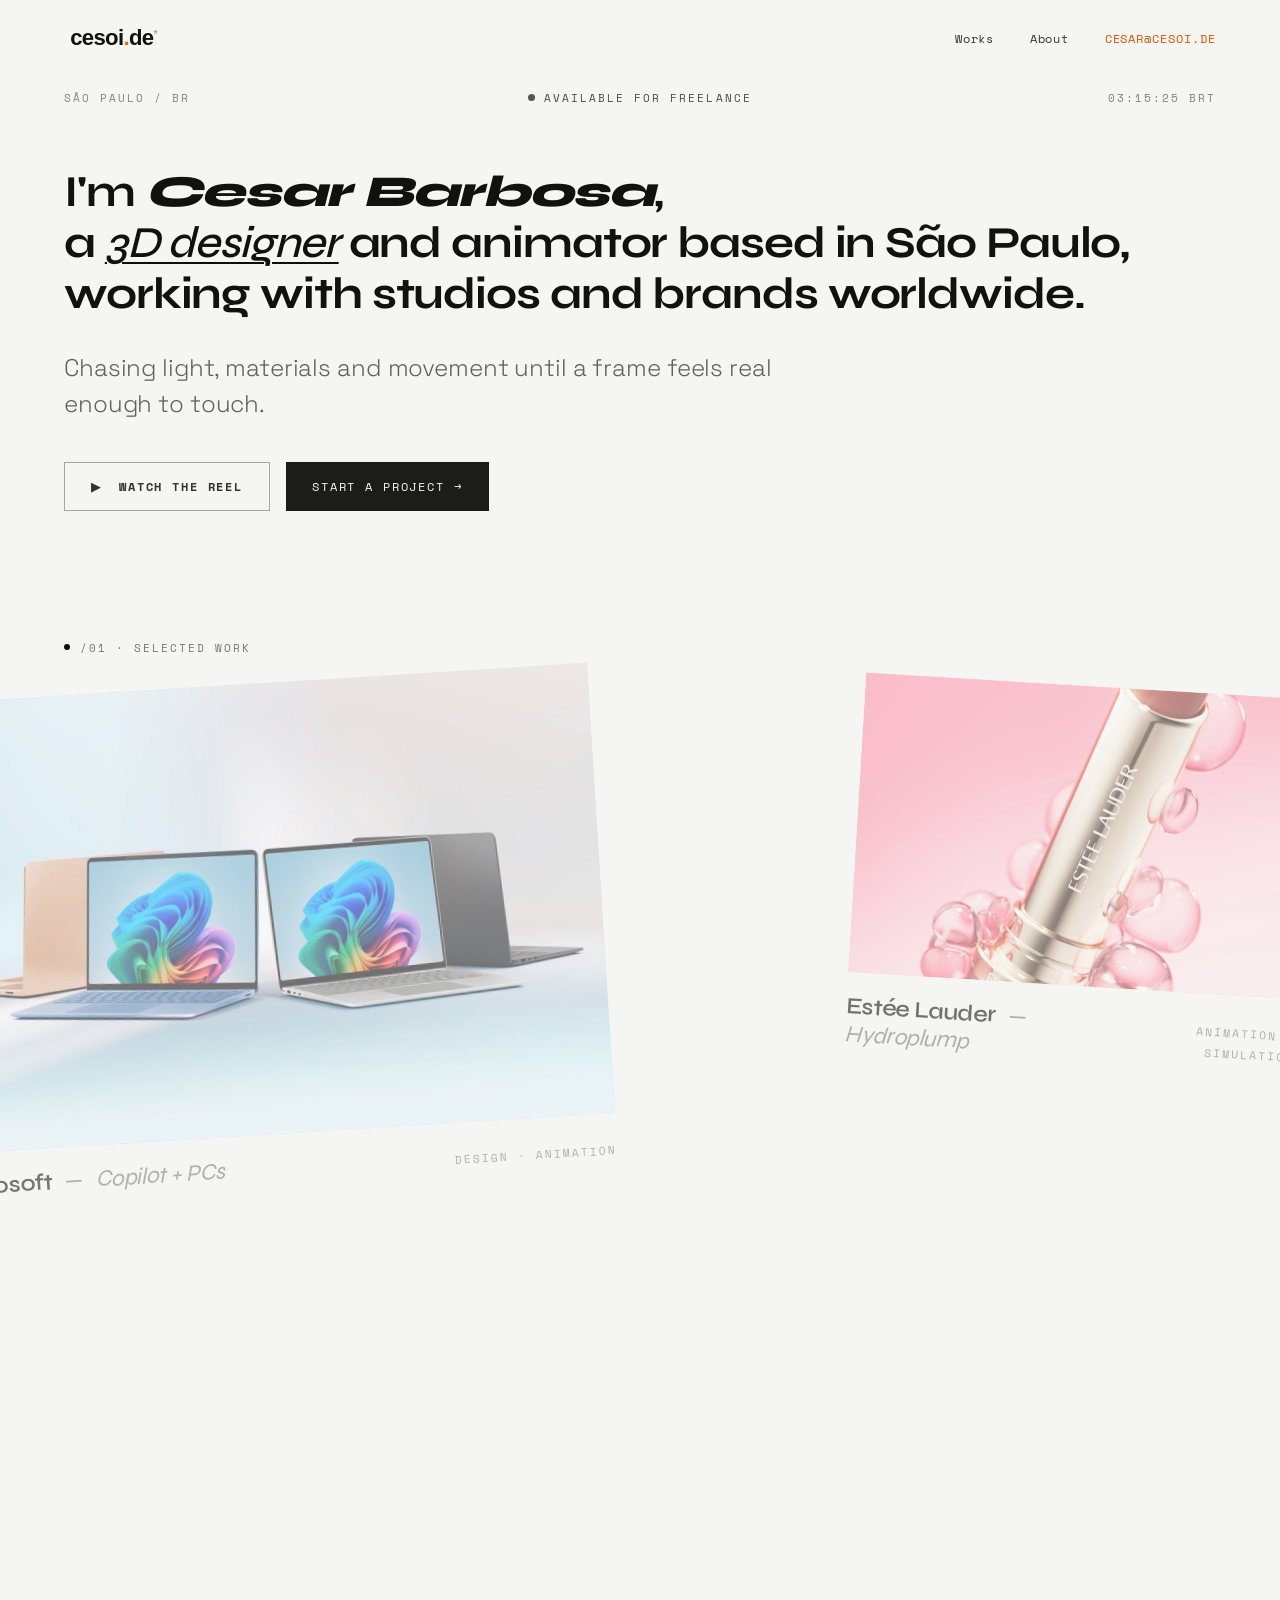
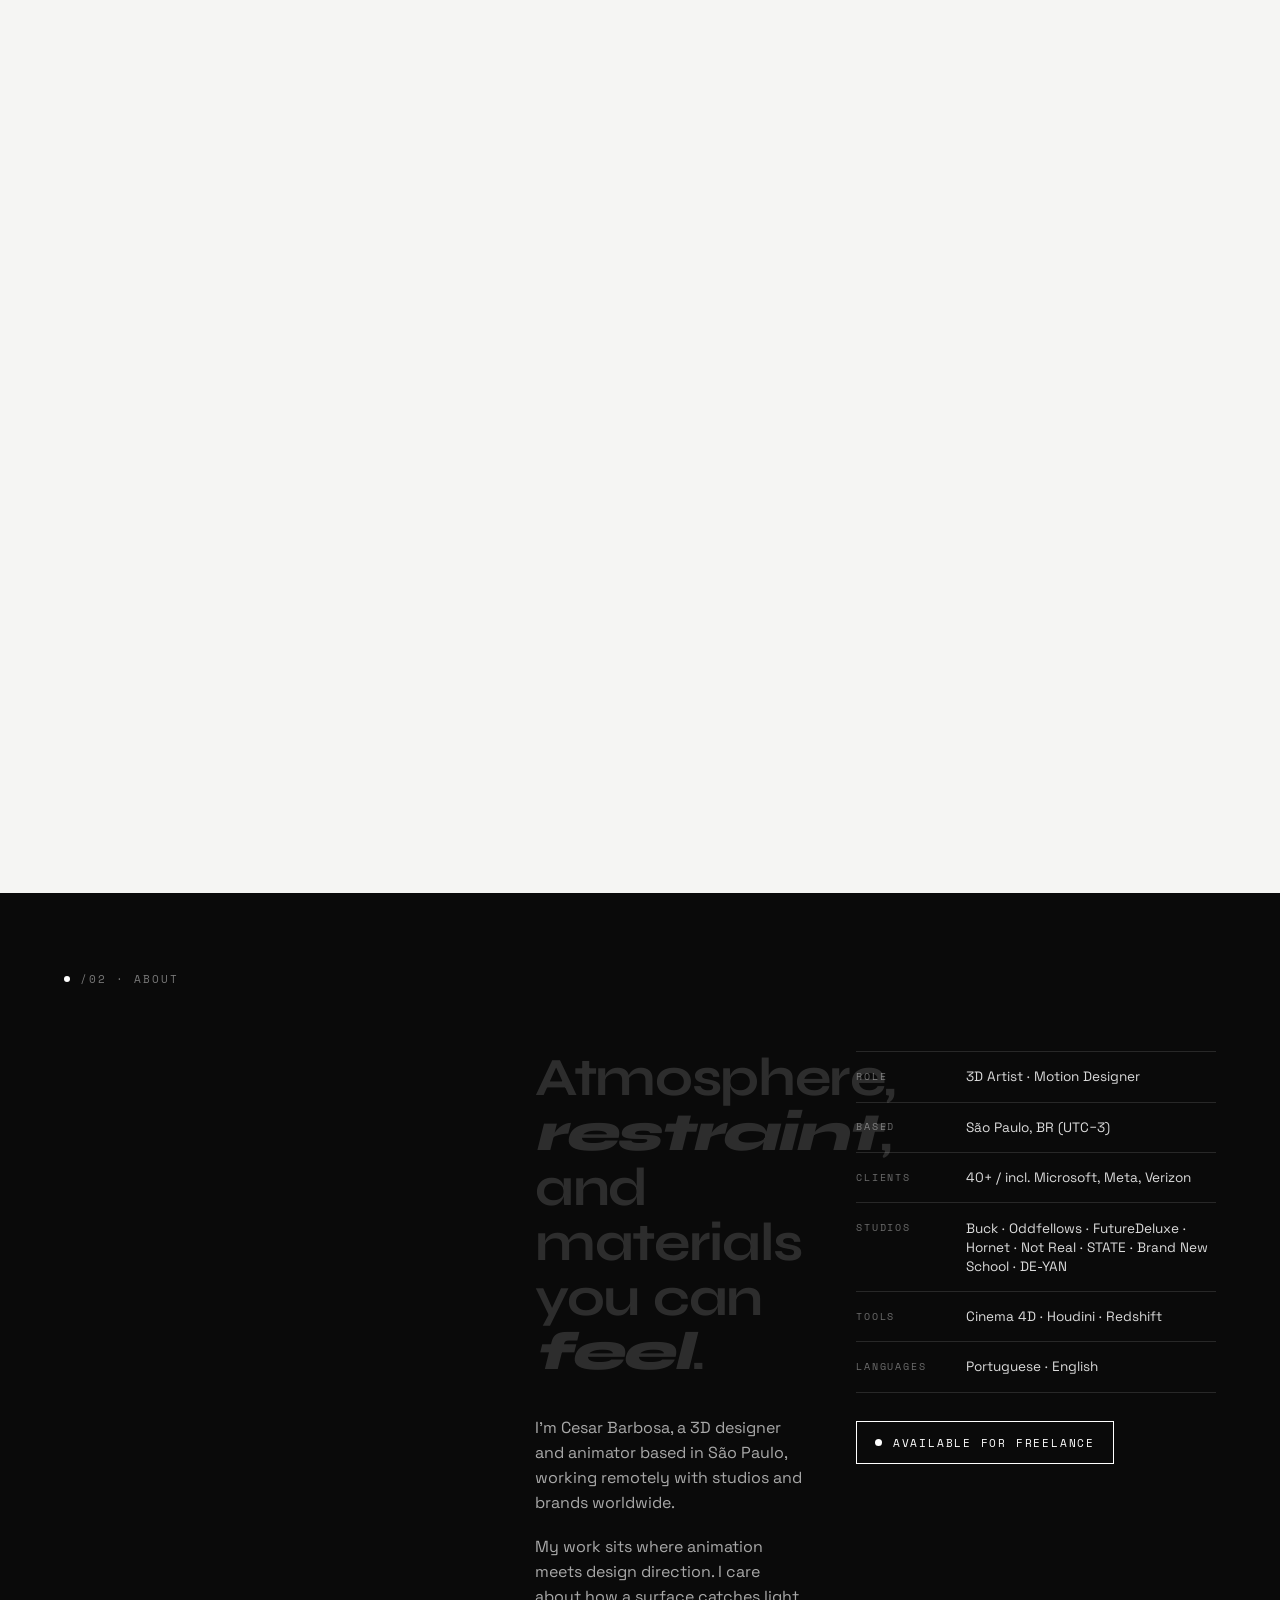
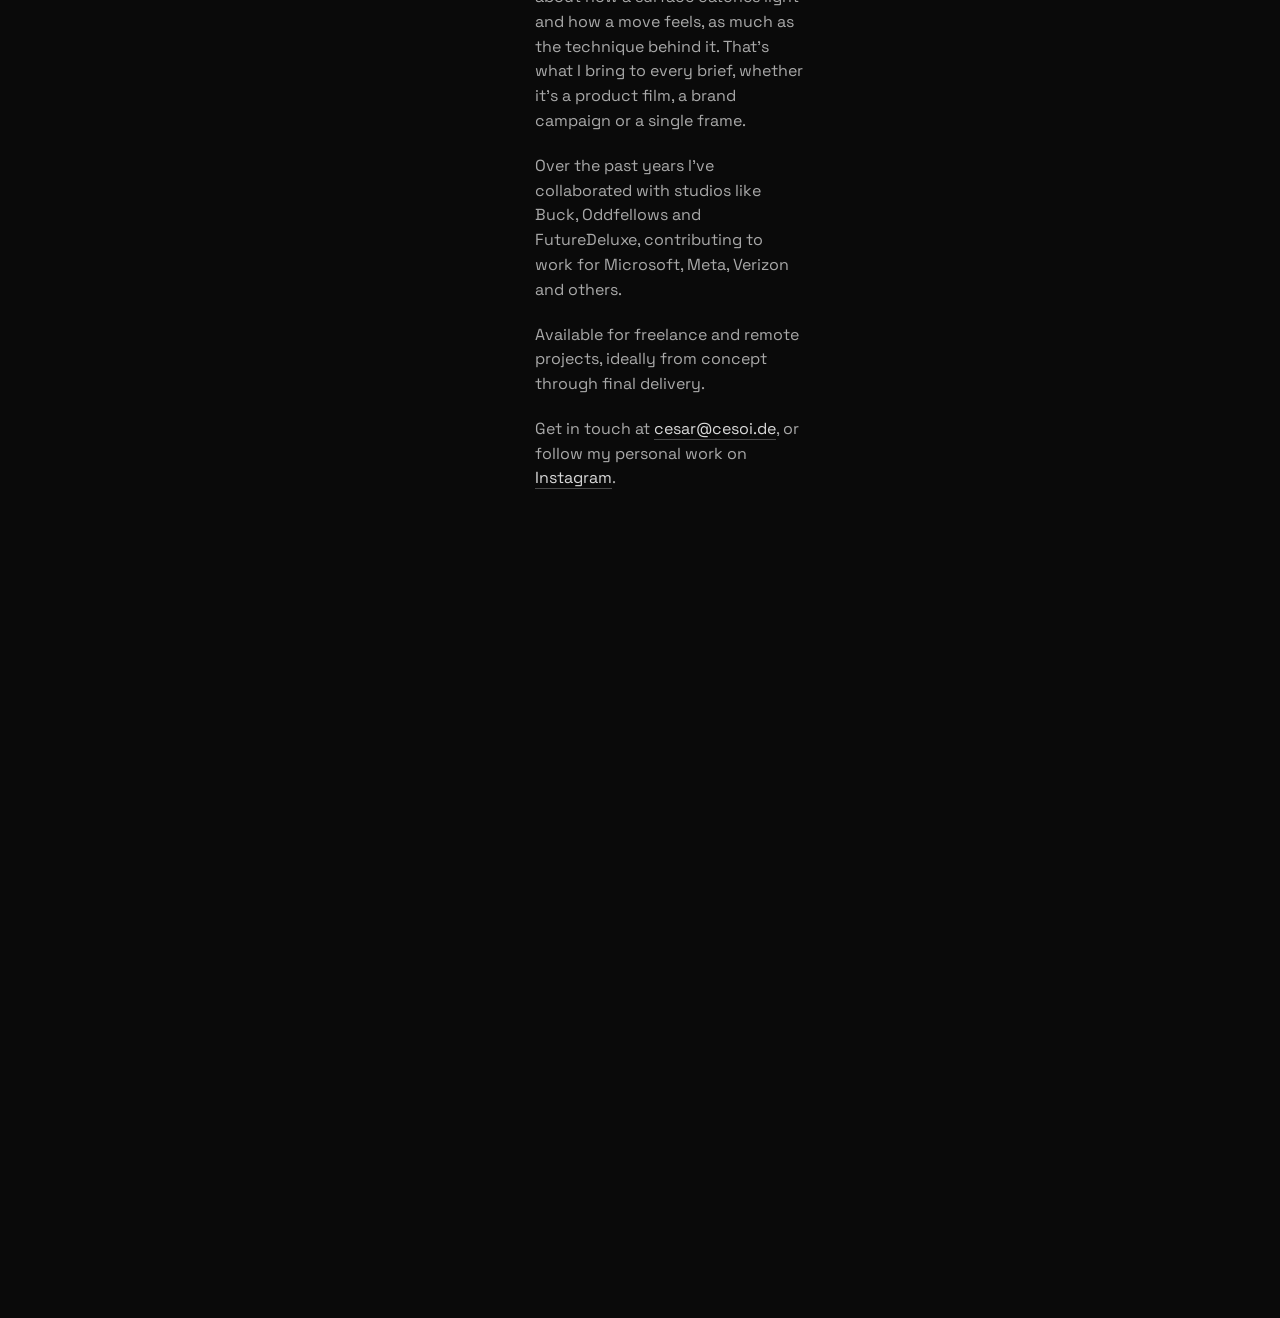
==== commit d7d52cb9: "Update availability to 20 October Co-Authored-By: Claude Opus 5.5 <noreply@anthropic.com>" ====
--- a/index.html
+++ b/index.html
@@ -733,7 +733,7 @@
 
     <div class="hero-meta">
         <span class="meta-left">São Paulo / BR</span>
-        <span class="meta-center"><a href="mailto:cesar@cesoi.de" class="meta-availability" data-available-from="2026-10-12" data-available-text="Available for freelance">Available from 12 October</a></span>
+        <span class="meta-center"><a href="mailto:cesar@cesoi.de" class="meta-availability" data-available-from="2026-10-20" data-available-text="Available for freelance">Available from 20 October</a></span>
         <span class="meta-right" id="local-clock">--:--:-- BRT</span>
     </div>
 
@@ -981,8 +981,8 @@
                 <p>
                     Over the past years I've collaborated with studios like Buck, Oddfellows and FutureDeluxe, contributing to work for Microsoft, Meta, Verizon and others.
                 </p>
-                <p data-available-from="2026-10-12" data-available-text="Available for freelance and remote projects, ideally from concept through final delivery.">
-                    Available for remote projects from 12 October, ideally from concept through final delivery.
+                <p data-available-from="2026-10-20" data-available-text="Available for freelance and remote projects, ideally from concept through final delivery.">
+                    Available for remote projects from 20 October, ideally from concept through final delivery.
                 </p>
                 <p>
                     Get in touch at <a href="mailto:cesar@cesoi.de">cesar@cesoi.de</a>, or follow my personal work on <a href="https://www.instagram.com/cesoi.de/" target="_blank" rel="noopener noreferrer">Instagram</a>.
@@ -1018,7 +1018,7 @@
                     <span class="val">Portuguese · English</span>
                 </div>
             </div>
-            <a href="mailto:cesar@cesoi.de?subject=Project%20inquiry" class="cta-availability" data-available-from="2026-10-12" data-available-text="Available for freelance">Available from 12 October</a>
+            <a href="mailto:cesar@cesoi.de?subject=Project%20inquiry" class="cta-availability" data-available-from="2026-10-20" data-available-text="Available for freelance">Available from 20 October</a>
         </div>
 
     </div>
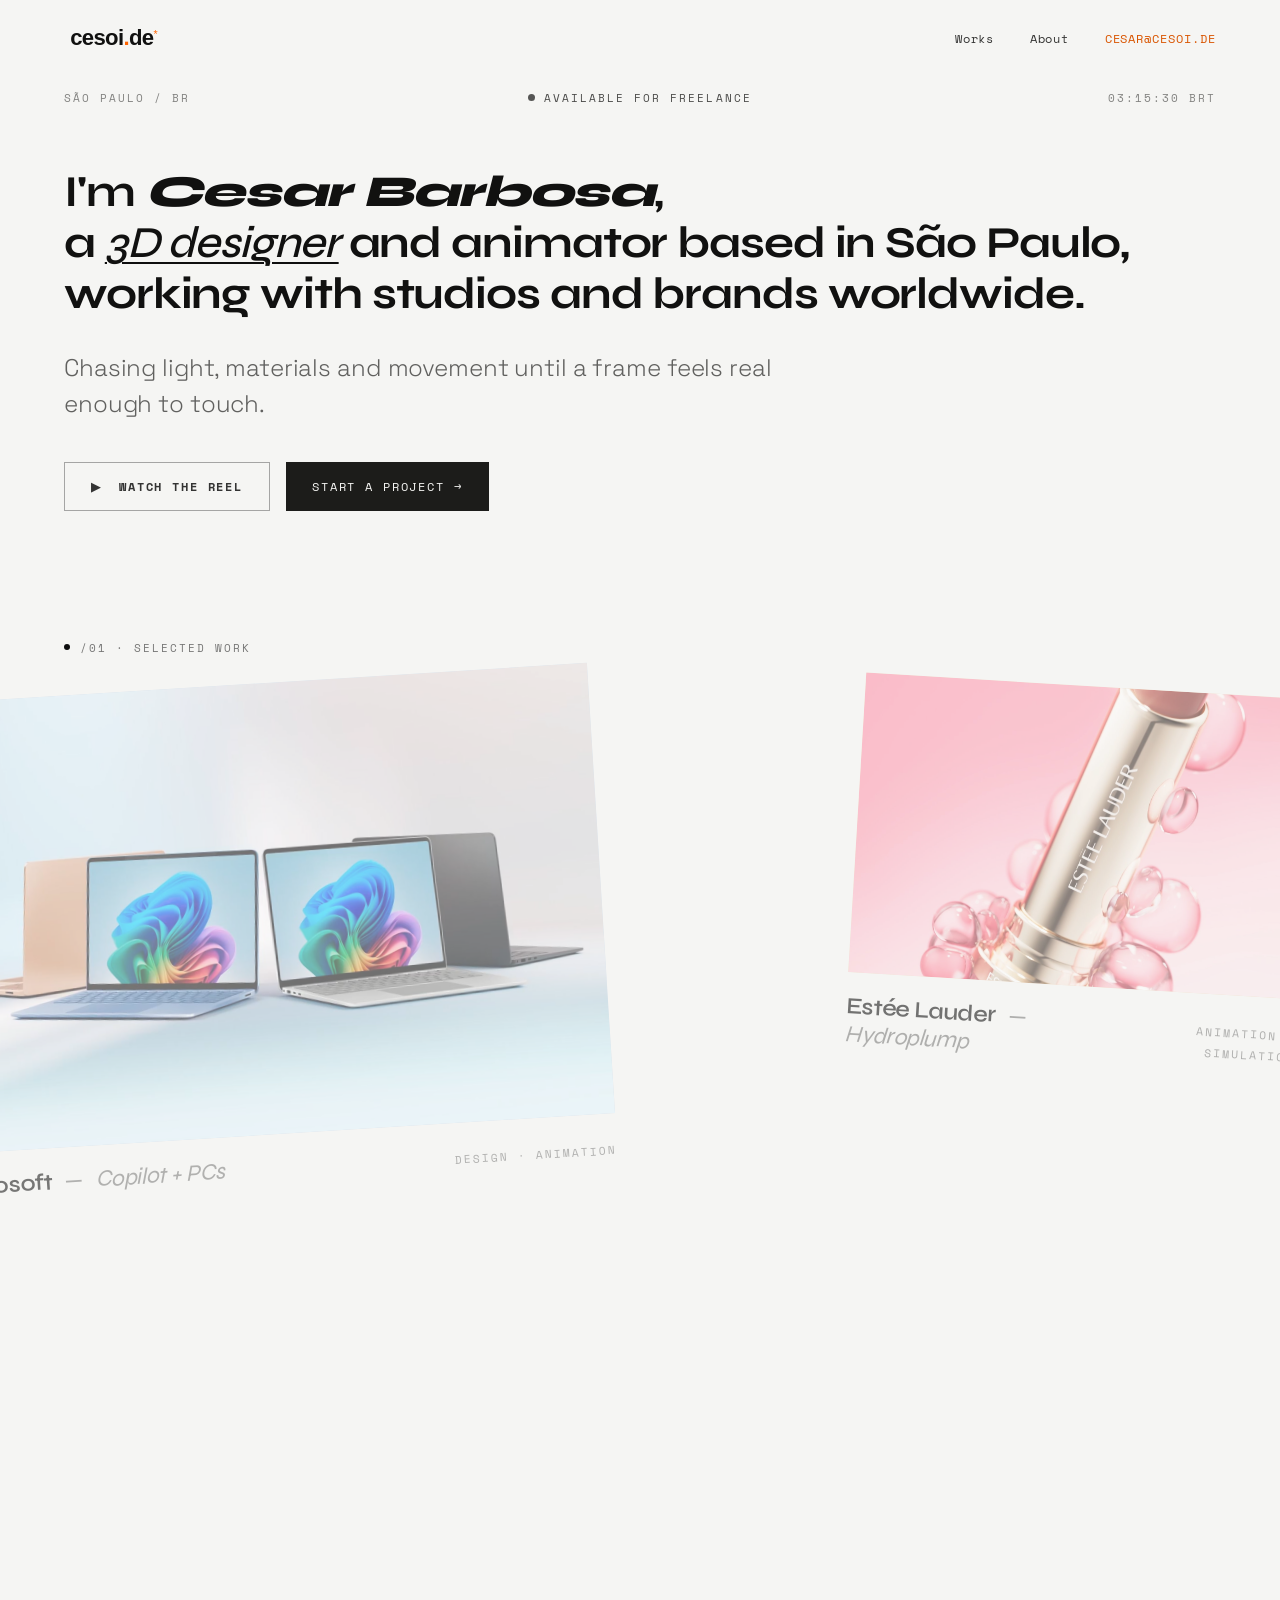
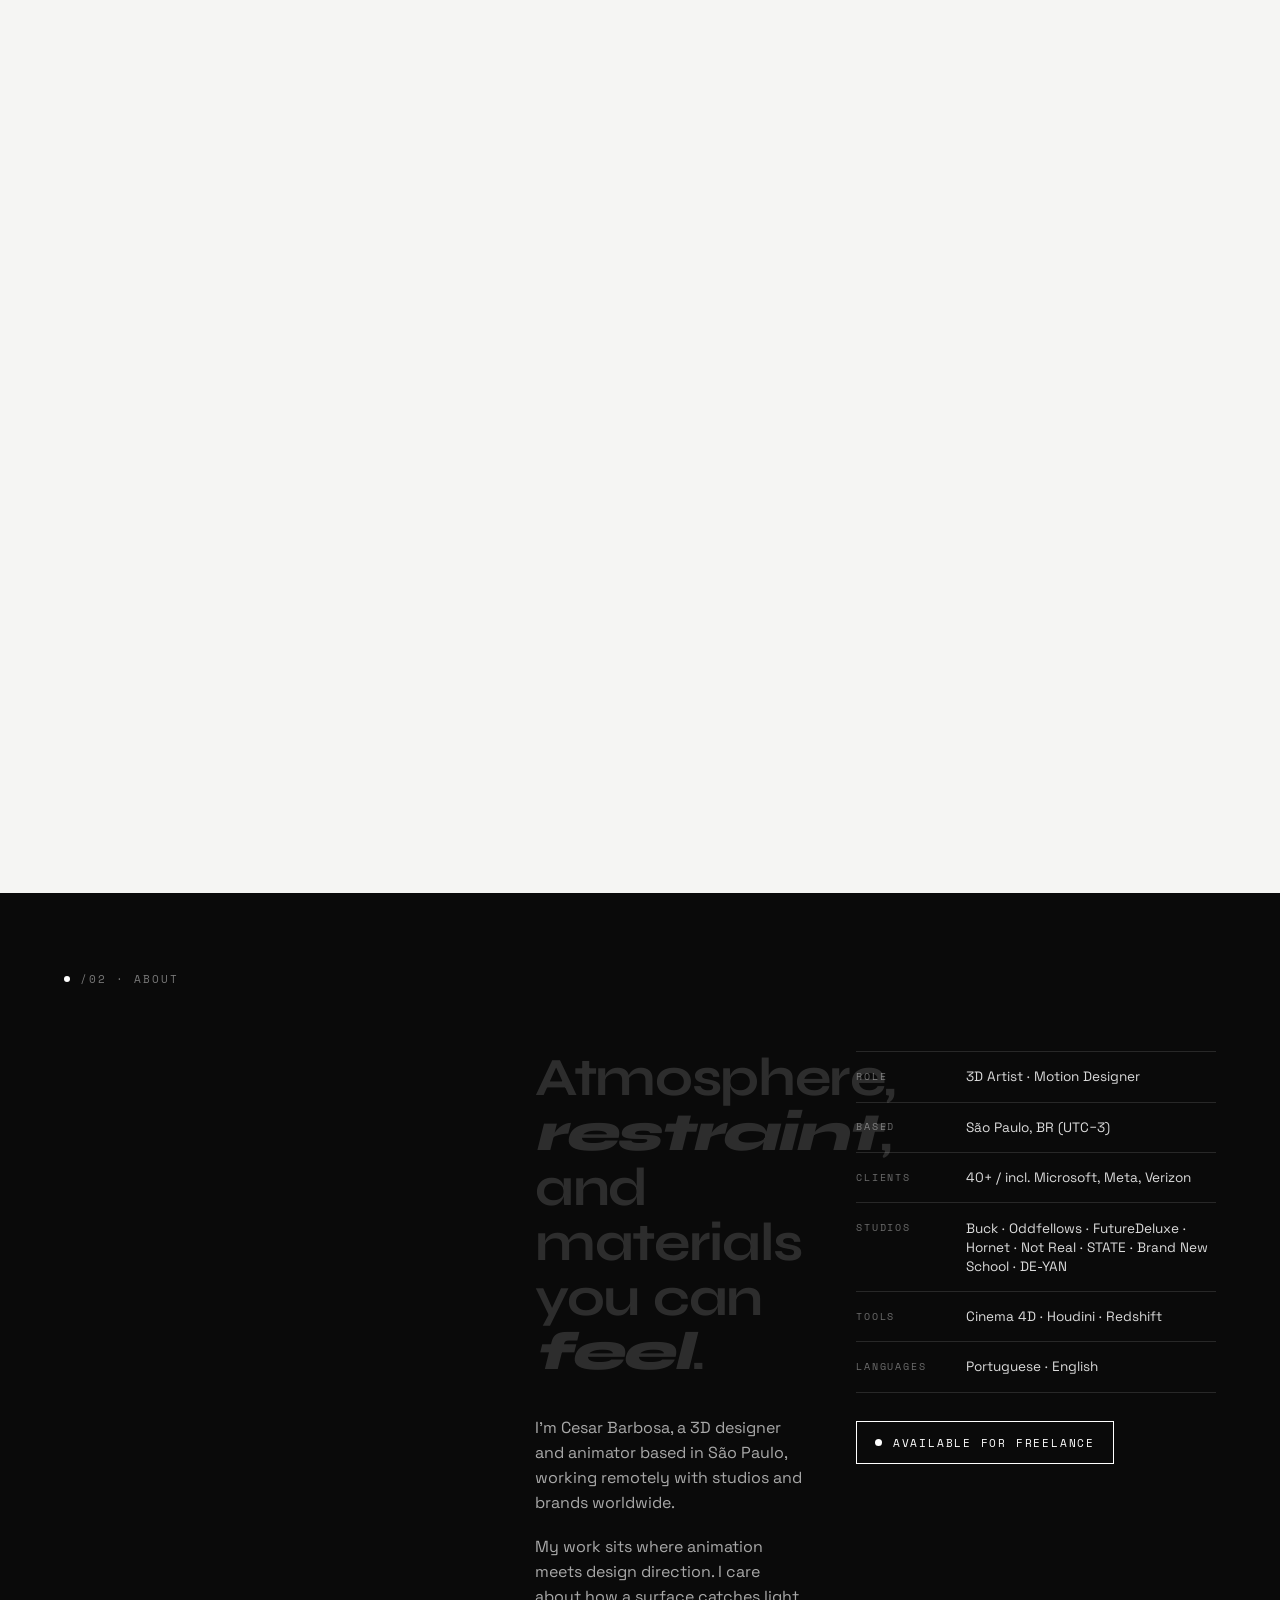
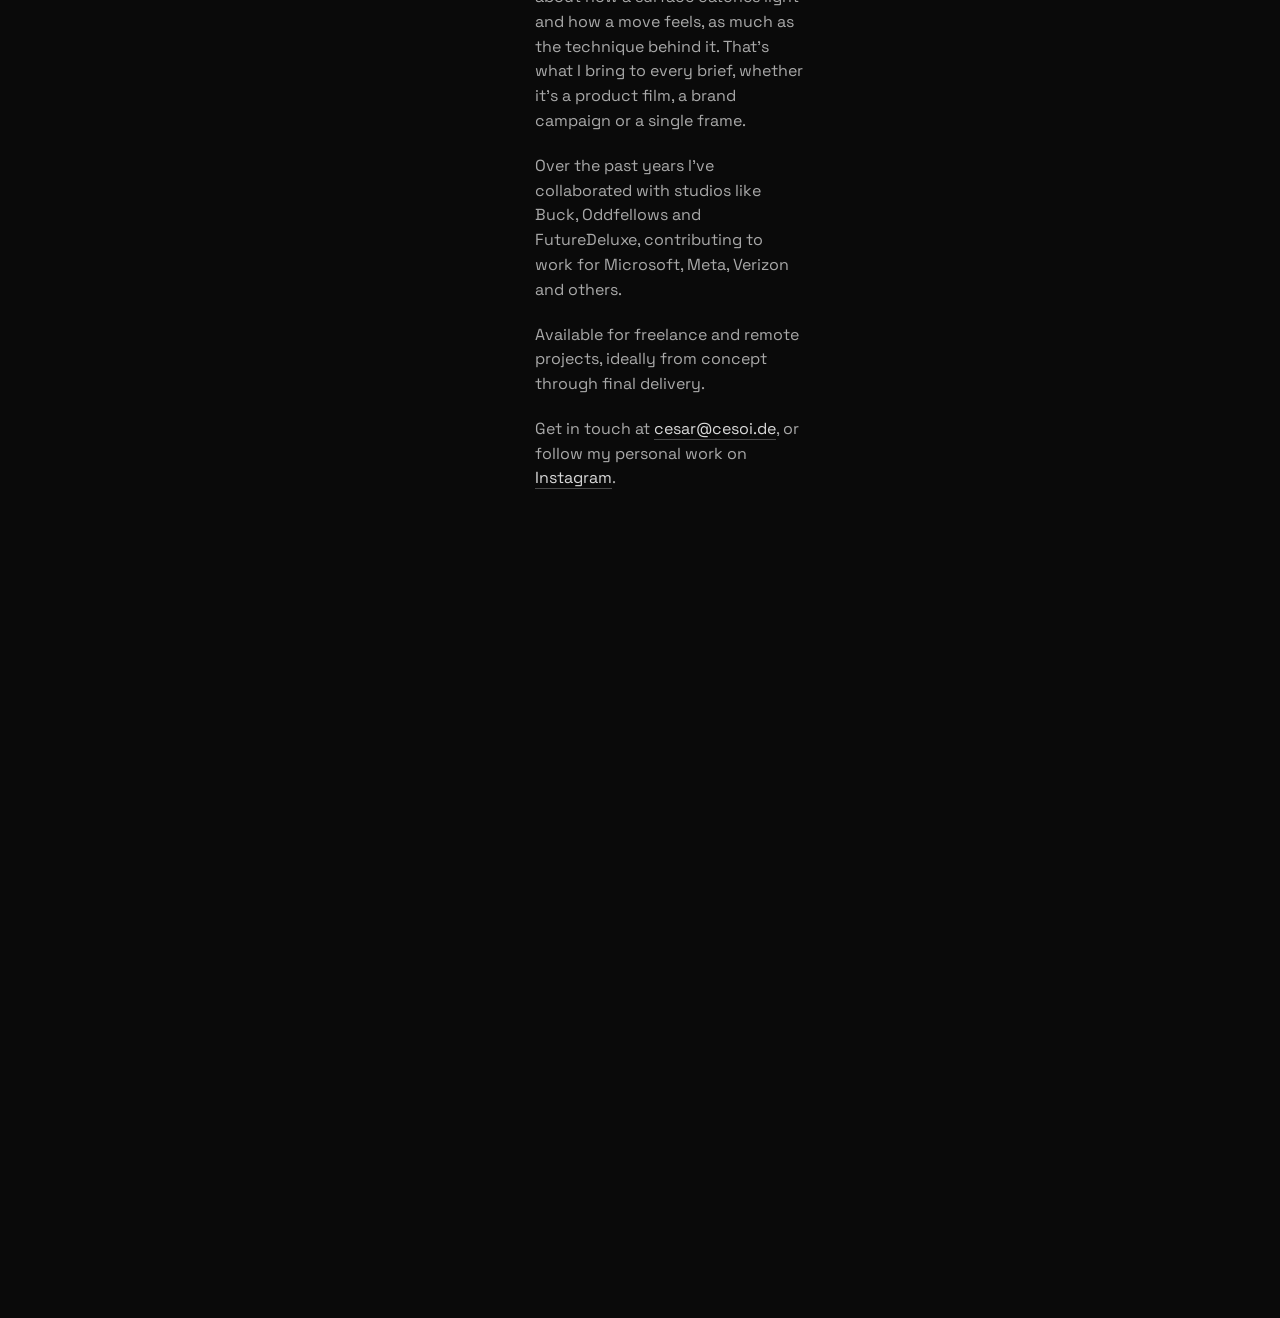
==== commit 7c53adfa: "Update availability to 19 October Co-Authored-By: Claude Opus 5.5 <noreply@anthropic.com>" ====
--- a/index.html
+++ b/index.html
@@ -733,7 +733,7 @@
 
     <div class="hero-meta">
         <span class="meta-left">São Paulo / BR</span>
-        <span class="meta-center"><a href="mailto:cesar@cesoi.de" class="meta-availability" data-available-from="2026-10-20" data-available-text="Available for freelance">Available from 20 October</a></span>
+        <span class="meta-center"><a href="mailto:cesar@cesoi.de" class="meta-availability" data-available-from="2026-10-19" data-available-text="Available for freelance">Available from 19 October</a></span>
         <span class="meta-right" id="local-clock">--:--:-- BRT</span>
     </div>
 
@@ -981,8 +981,8 @@
                 <p>
                     Over the past years I've collaborated with studios like Buck, Oddfellows and FutureDeluxe, contributing to work for Microsoft, Meta, Verizon and others.
                 </p>
-                <p data-available-from="2026-10-20" data-available-text="Available for freelance and remote projects, ideally from concept through final delivery.">
-                    Available for remote projects from 20 October, ideally from concept through final delivery.
+                <p data-available-from="2026-10-19" data-available-text="Available for freelance and remote projects, ideally from concept through final delivery.">
+                    Available for remote projects from 19 October, ideally from concept through final delivery.
                 </p>
                 <p>
                     Get in touch at <a href="mailto:cesar@cesoi.de">cesar@cesoi.de</a>, or follow my personal work on <a href="https://www.instagram.com/cesoi.de/" target="_blank" rel="noopener noreferrer">Instagram</a>.
@@ -1018,7 +1018,7 @@
                     <span class="val">Portuguese · English</span>
                 </div>
             </div>
-            <a href="mailto:cesar@cesoi.de?subject=Project%20inquiry" class="cta-availability" data-available-from="2026-10-20" data-available-text="Available for freelance">Available from 20 October</a>
+            <a href="mailto:cesar@cesoi.de?subject=Project%20inquiry" class="cta-availability" data-available-from="2026-10-19" data-available-text="Available for freelance">Available from 19 October</a>
         </div>
 
     </div>
